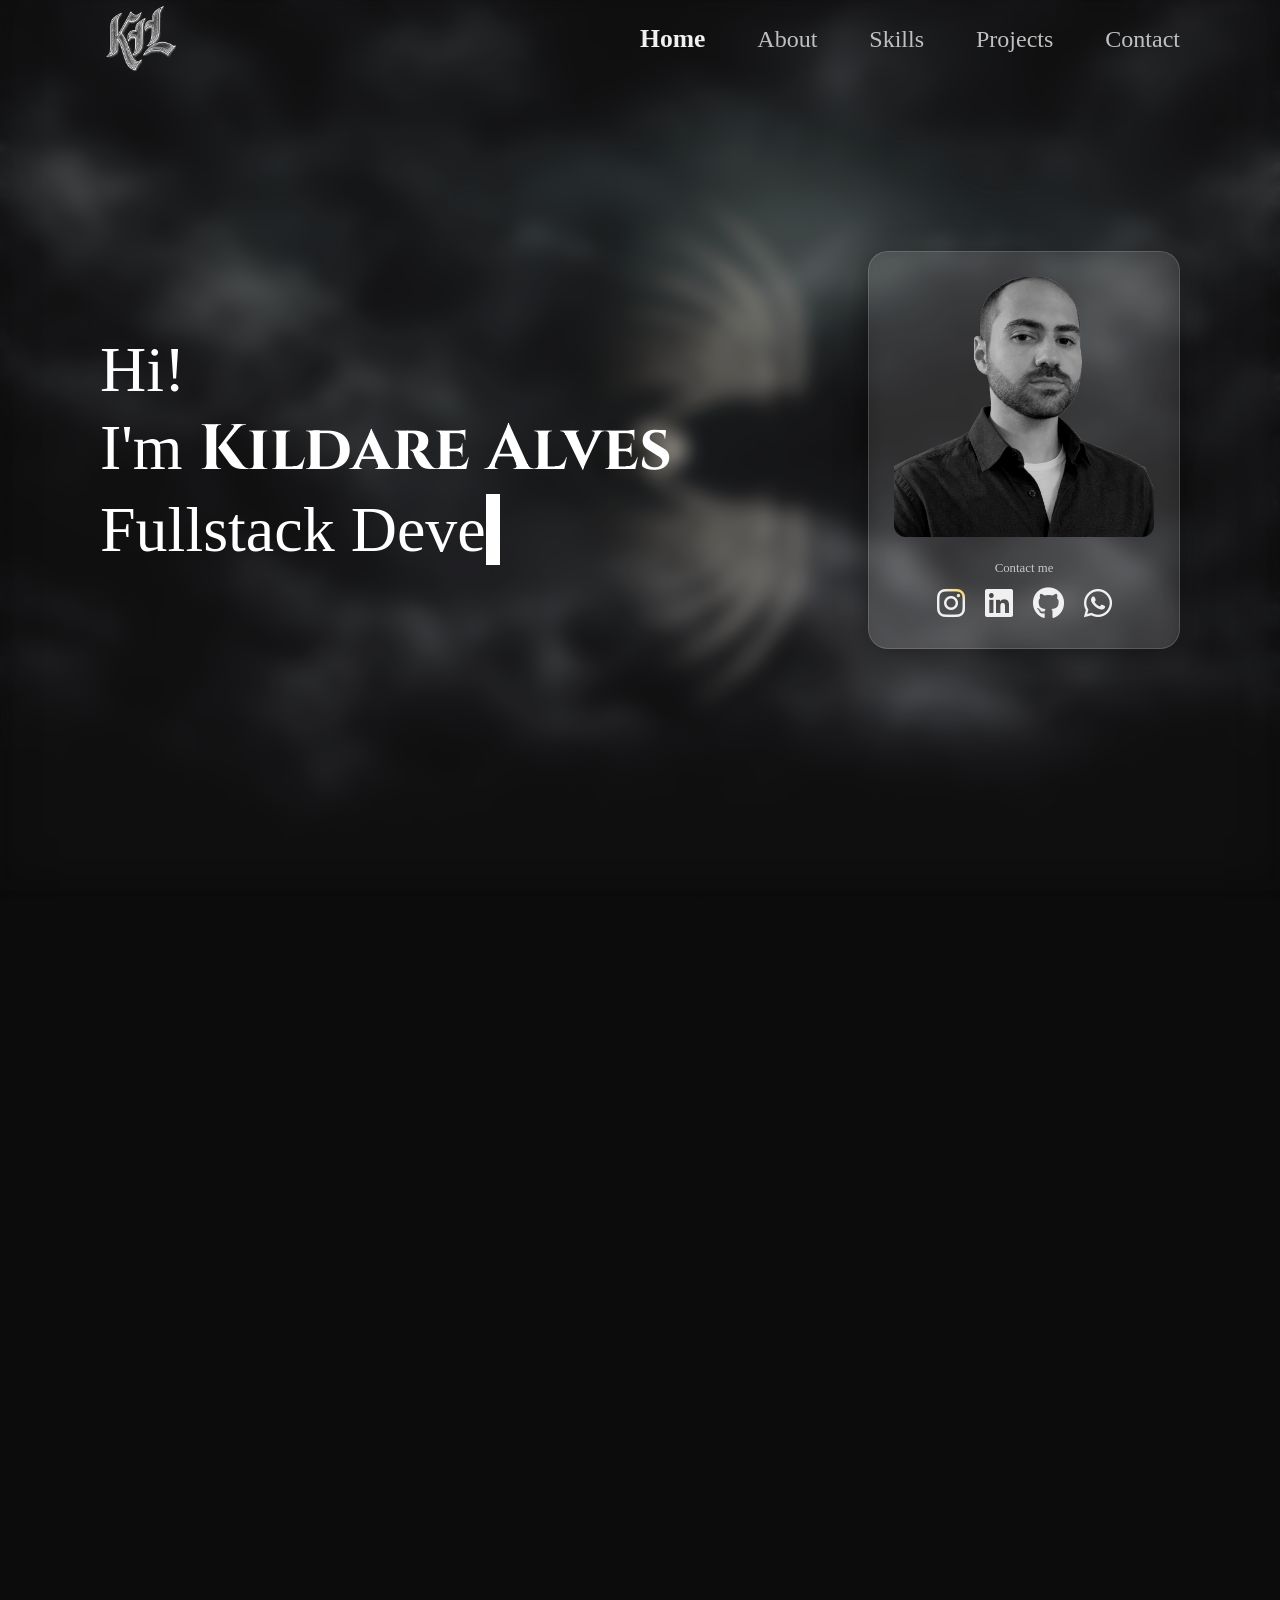
==== index.html @ d4d9077c "feat: Header and Hero" ====
<!DOCTYPE html>
<html lang="en">

<head>
    <meta charset="UTF-8">
    <meta name="viewport" content="width=device-width, initial-scale=1.0">
    <title>Kildare - Portfólio</title>
    <link rel="icon" type="image/png" sizes="32x32" href="./sources/img/logo.png">
    <link href="https://fonts.googleapis.com/css2?family=Cinzel:wght@400..900&display=swap" rel="stylesheet">
    <link rel="stylesheet" href="https://cdnjs.cloudflare.com/ajax/libs/font-awesome/6.0.0/css/all.min.css">
    <link rel="stylesheet" href="./styles/style.css">
</head>

<body>
    <header>
        <nav>
            <div class="logo"><a href="#" class="nav-logo"><img src="./sources/img/logo.png" alt=""></a></div>
            <div class="nav-menu">
                <ul class="nav-list">
                    <li class="nav-item"><a href="#main" class="nav-link">Home<div class="line"></div>
                        </a></li>
                    <li class="nav-item"><a href="#about" class="nav-link">About<div class="line"></div></a></li>
                    <li class="nav-item"><a href="#skills" class="nav-link">Skills<div class="line"></div></a></li>
                    <li class="nav-item"><a href="#projects" class="nav-link">Projects<div class="line"></div></a></li>
                    <li class="nav-item"><a href="#contact" class="nav-link">Contact<div class="line"></div></a></li>
                </ul>
            </div>
        </nav>
    </header>


    <div class="container">
        <section id="main">
            <!-- DRAGÃO FUNDO -->
            <svg>
                <defs>
                    <g id="Cabeza" transform="matrix(1, 0, 0, 1, 0, 0)">
                        <path style="fill:#FFFFFF;fill-opacity:1"
                            d="M-28.9,-1.1L-28.55 -1.95Q-28.1 -3.1 -27.25 -2.95L-26.7 -2.95Q-27.7 -1.65 -28.9 -1.1M-18.35,-1.8Q-15.1 -10.3 -9.6 -6.05Q-15.1 -6.2 -18.35 -1.8M-18.35,1.1Q-15.1 5.45 -9.6 5.35Q-15.1 9.55 -18.35 1.1M-26.7,2.2L-27.25 2.25Q-28.1 2.4 -28.55 1.2L-28.9 0.35Q-27.7 0.9 -26.7 2.2" />
                        <path style="fill:#000000;fill-opacity:1"
                            d="M-21.05,-8.25Q-13.6 -15.95 -1.3 -12.1Q-7.85 -8.5 -5.85 -4.35Q-2.3 -4.85 10.5 0.15Q0 4.35 -5.85 3.65Q-7.85 7.75 -1.25 12.45Q-13.6 15.2 -21.05 7.5Q-29.55 4.05 -30.2 -0.35Q-29.55 -4.8 -21.05 -8.25M-26.7,-2.95L-27.25 -2.95Q-28.1 -3.1 -28.55 -1.95L-28.9 -1.1Q-27.7 -1.65 -26.7 -2.95M-9.6,-6.05Q-15.1 -10.3 -18.35 -1.8Q-15.1 -6.2 -9.6 -6.05M-9.6,5.35Q-15.1 5.45 -18.35 1.1Q-15.1 9.55 -9.6 5.35M-28.9,0.35L-28.55 1.2Q-28.1 2.4 -27.25 2.25L-26.7 2.2Q-27.7 0.9 -28.9 0.35" />
                    </g>
                    <g id="Aletas" transform="matrix(1, 0, 0, 1, 0, 0)">
                        <linearGradient id="LinearGradID_1" gradientUnits="userSpaceOnUse"
                            gradientTransform="matrix(0.0935974, 0, 0, 0.188782, -20.55, 0)" spreadMethod="pad"
                            x1="-819.2" y1="0" x2="819.2" y2="0">
                            <stop offset="0" style="stop-color:#CCCCCC;stop-opacity:1" />
                            <stop offset="1" style="stop-color:#000000;stop-opacity:1" />
                        </linearGradient>
                        <path style="fill:url(#LinearGradID_1) "
                            d="M29.75,-36.85Q-17.75 -61.45 -42.05 -40.95L-45.35 -38.35L-53.7 -41.15L-51.15 -44.85Q-34.85 -68.4 21 -57.8Q-32.2 -72.1 -50.25 -50Q-53.85 -45.65 -56.05 -41.95L-64.7 -43.35L-60.6 -50.3Q-45.9 -75.55 5.1 -79.35Q-2.2 -79.8 -9.45 -79.15Q-16.2 -78.55 -22.85 -77.15Q-29.85 -75.65 -36.5 -73Q-43.05 -70.4 -48.8 -66.85Q-54.55 -63.35 -56.8 -60.3L-60.5 -55.4Q-62.95 -52.1 -67 -43.55L-70.55 -43.55L-76.35 -42.95Q-74.6 -49.1 -71.85 -54.85Q-68.9 -61.25 -64.8 -67.1Q-60.8 -73 -55.45 -77.55Q-49.9 -82.35 -43.65 -85.85L-30.6 -92.7Q-24.05 -95.95 -17 -98.25Q-63.75 -86.35 -73.65 -57.1Q-75.75 -50.75 -77.45 -42.75Q-82.9 -41.75 -88 -39.65Q-87.65 -46.65 -86.3 -53.05Q-79.8 -89.8 -36.65 -117.2Q-80.65 -94.5 -87.55 -59.55Q-88.65 -54.15 -88.95 -39.4L-89.8 -38.85L-92.7 -37.6Q-93.75 -44.35 -94.1 -51.15Q-94.4 -58.2 -93.25 -65.1Q-92.15 -72.5 -90.05 -79.65Q-88.05 -86.55 -85 -93Q-82.1 -99.3 -78.45 -105.15Q-74.6 -111.35 -70.25 -117.25Q-65.95 -123.1 -61.1 -128.55Q-70.3 -119.35 -77.9 -108.7Q-86 -97.3 -90.8 -84.05Q-95.8 -70.5 -96 -56.15Q-96.1 -46 -94.05 -36.05L-93.25 -31.55Q-93.5 -35.65 -92.35 -36Q-79.85 -42 -66.6 -40.45Q-52.45 -38.85 -39.2 -33.25Q-28.3 -29.9 -21.25 -24.15Q-17.8 -23.3 -8.6 -15.6Q-12.1 -20.75 -16.75 -24.5Q-24.55 -30.7 -34.25 -34.05L-42.55 -37Q-38.9 -41.25 -31.5 -43.25Q-24.05 -45.3 -16.2 -46.3Q-8.35 -47.35 -1 -46Q5.95 -44.75 12.75 -42.85Q19.85 -40.9 29.75 -36.85M-92.45,-27.35L-94.95 -36.25Q-109.7 -105 -27.95 -154.65Q-98.65 -103.8 -91.75 -39.4L-89.95 -40.2Q-92.2 -105.25 -5.6 -130.9Q-78.8 -99.95 -87.45 -40.9Q-83.15 -42.95 -78.45 -43.95Q-70 -101.3 17.65 -103.8Q-56.9 -93.4 -74.5 -44.55L-67.4 -45.45Q-49.1 -94.95 39.25 -75.65Q-36.75 -84.35 -62.25 -44.25L-57.3 -43.6Q-31.65 -86.5 56.15 -46.05Q-20.3 -73.35 -51.35 -41.7L-45.95 -39.75Q-17.85 -71.35 51.85 -24.8Q-8.7 -56.4 -39.75 -37.05Q-28.15 -34.05 -14.25 -24.45Q-8.6 -19.85 -5.8 -16.95Q5.95 -2.4 20 0Q5.95 2.4 -5.8 16.95Q-8.6 19.85 -14.25 24.45Q-28.15 34.05 -39.75 37.05Q-8.7 56.4 51.85 24.8Q-17.85 71.35 -45.95 39.75L-51.35 41.7Q-20.3 73.35 56.15 46.1Q-31.65 86.5 -57.3 43.65L-62.25 44.3Q-36.75 84.35 39.25 75.7Q-49.1 94.95 -67.4 45.5L-74.5 44.6Q-56.9 93.4 17.65 103.85Q-70 101.3 -78.45 43.95Q-83.15 42.95 -87.45 40.9Q-78.8 99.95 -5.6 130.9Q-92.2 105.25 -89.95 40.25L-91.75 39.4Q-98.65 103.8 -27.95 154.65Q-109.7 105 -94.95 36.3L-92.45 27.35Q-93.05 33.9 -92.05 34.75Q-91.1 35.55 -88.95 36.7L-87.95 37Q-83.7 38.25 -79.05 38.8L-77.25 38.95Q-72.55 39.3 -67.5 38.85L-65.45 38.65Q-44.4 36.05 -17.8 19.6Q-9.9 12.8 -15.15 4.4Q-18.15 3.15 -19 0Q-18.15 -3.15 -15.15 -4.4Q-9.9 -12.8 -17.8 -19.6L-17.8 -19.55Q-44.4 -36.05 -65.45 -38.6L-67.5 -38.8Q-72.55 -39.3 -77.25 -38.95L-79.05 -38.75Q-83.7 -38.25 -87.95 -36.95L-88.95 -36.65Q-91.1 -35.55 -92.05 -34.7Q-93.05 -33.9 -92.45 -27.35M-8.6,15.6Q-17.8 23.3 -21.25 24.2Q-28.3 29.9 -39.2 33.3Q-52.45 38.85 -66.6 40.5Q-79.85 42 -92.35 36Q-93.5 35.65 -93.25 31.55L-94.05 36.1Q-96.1 46.05 -96 56.15Q-95.8 70.5 -90.8 84.1Q-86 97.3 -77.9 108.75Q-70.3 119.35 -61.1 128.6Q-65.95 123.1 -70.25 117.25Q-74.6 111.35 -78.45 105.15Q-82.1 99.3 -85 93Q-88.05 86.55 -90.05 79.7Q-92.15 72.5 -93.25 65.1Q-94.4 58.2 -94.1 51.2Q-93.75 44.35 -92.7 37.6L-89.8 38.9L-88.95 39.45Q-88.65 54.15 -87.55 59.55Q-80.65 94.5 -36.65 117.25Q-79.8 89.8 -86.3 53.1Q-87.65 46.65 -88 39.65Q-82.9 41.75 -77.45 42.75Q-75.75 50.75 -73.65 57.15Q-63.75 86.35 -17 98.3Q-24.05 95.95 -30.6 92.75L-43.65 85.9Q-49.9 82.35 -55.45 77.6Q-60.8 73 -64.8 67.15Q-68.9 61.25 -71.85 54.85Q-74.6 49.1 -76.35 42.95L-70.55 43.6L-67 43.6Q-62.95 52.1 -60.5 55.4L-56.8 60.35Q-54.55 63.35 -48.8 66.9Q-43.05 70.4 -36.5 73Q-29.85 75.65 -22.85 77.15Q-16.2 78.55 -9.45 79.15Q-2.2 79.8 5.1 79.35Q-45.9 75.55 -60.6 50.3L-64.7 43.4L-56.05 41.95Q-53.85 45.65 -50.25 50Q-32.2 72.1 21 57.85Q-34.85 68.4 -51.15 44.85L-53.7 41.2L-45.35 38.35L-42.05 40.95Q-17.75 61.45 29.75 36.85Q19.85 40.9 12.75 42.9Q5.95 44.75 -1 46Q-8.35 47.35 -16.2 46.35Q-24.05 45.3 -31.5 43.3Q-38.9 41.25 -42.55 37.05L-34.25 34.05Q-24.55 30.7 -16.75 24.5Q-12.1 20.75 -8.6 15.6" />
                    </g>
                    <g id="Espina" transform="matrix(1, 0, 0, 1, 0, 0)">
                        <linearGradient id="LinearGradID_2" gradientUnits="userSpaceOnUse"
                            gradientTransform="matrix(0.0229492, 0, 0, -0.0152893, 0, 0.05)" spreadMethod="pad"
                            x1="-819.2" y1="0" x2="819.2" y2="0">
                            <stop offset="0" style="stop-color:#CCCCCC;stop-opacity:1" />
                            <stop offset="1" style="stop-color:#333333;stop-opacity:1" />
                        </linearGradient>
                        <path style="fill:url(#LinearGradID_2) "
                            d="M-18.8,0Q-17.85 -5.7 -12.3 -9.6Q-11.2 -5.35 -6.5 -8.25L-6.45 -8.2L-6.2 -8.3Q1.25 -16.25 6.65 -12.4Q0.05 -12.55 0 -5.95Q2.7 -2.4 7.75 -4.1Q18 -1.45 18.8 0L-18.8 0" />
                        <linearGradient id="LinearGradID_3" gradientUnits="userSpaceOnUse"
                            gradientTransform="matrix(0.0229492, 0, 0, 0.0152893, 0, -0.05)" spreadMethod="pad"
                            x1="-819.2" y1="0" x2="819.2" y2="0">
                            <stop offset="0" style="stop-color:#CCCCCC;stop-opacity:1" />
                            <stop offset="1" style="stop-color:#333333;stop-opacity:1" />
                        </linearGradient>
                        <path style="fill:url(#LinearGradID_3) "
                            d="M18.8,0Q18 1.45 7.75 4.1Q2.7 2.4 0 5.95Q0.05 12.55 6.65 12.4Q1.25 16.25 -6.2 8.35Q-6.35 8.25 -6.45 8.25L-6.5 8.25Q-11.2 5.35 -12.3 9.6Q-17.85 5.7 -18.8 0L18.8 0" />
                    </g>
                </defs>
                <g id="dragon" />
            </svg>

            <div class="glass">
                <div class="hero">
                    <div class="hello">
                        <p>Hi!</p>
                        <p>I'm <span class="txt-main">Kildare Alves</span></p>
                        <p><span id="hero-text"></span><span class="blink">|</span></p>
                    </div>
                    <div class="badge">
                        <div class="card">
                            <img src="./sources/img/hero.png" alt="">
                            <p class="card-tag">Contact me</p>
                            <nav class="social" aria-label="Redes sociais">
                                <a href="https://www.instagram.com/kildare_alves21/" aria-label="Instagram"
                                    id="instagram" target="_blank" rel="noopener noreferrer">
                                    <i class="fa-brands fa-instagram" aria-hidden="true"></i>
                                </a>
                                <a href="https://www.linkedin.com/in/kildare-alves-554208175" aria-label="LinkedIn"
                                    id="linkedin" target="_blank" rel="noopener noreferrer">
                                    <i class="fa-brands fa-linkedin" aria-hidden="true"></i>
                                </a>
                                <a href="https://github.com/KillDare" aria-label="GitHub" id="github" target="_blank"
                                    rel="noopener noreferrer">
                                    <i class="fa-brands fa-github" aria-hidden="true"></i>
                                </a>
                                <a href="https://wa.me/5537988519597" aria-label="WhatsApp" id="whatsapp"
                                    target="_blank" rel="noopener noreferrer">
                                    <i class="fa-brands fa-whatsapp"></i>
                                </a>
                            </nav>
                        </div>
                    </div>
                </div>

            </div>

        </section>

        <section id="about">

        </section>

        <section id="skills">

        </section>

        <section id="projects">
            <div id=""></div>
        </section>

        <section id="contact">
            <div id=""></div>
        </section>

    </div>

    <footer></footer>

    <script src="main.js"></script>
    <script src="dragon.js"></script>
</body>

</html>
---- styles/style.css ----
* {
  margin: 0;
  padding: 0;
}
body {
  width: 100%;
  background-color: #0c0c0c;
  overflow-x: hidden;
}
html {
  scroll-behavior: smooth;
}
a {
  text-decoration: none;
}

header {
  position: fixed;
  top: 0;
  left: 0;
  z-index: 999;

  display: flex;

  align-items: center;
  justify-content: center;

  height: 80px;
  width: 100%;

  background-color: rgba(0, 0, 0, 0);
  backdrop-filter: blur(0px);

  transition: background-color 0.1s linear;
}

nav {
  height: 100%;
  width: 100%;
  max-height: 80px;
  max-width: 1080px;

  display: flex;
  flex-direction: row;

  justify-content: space-between;
}
.logo {
  width: 50%;
  display: flex;
  align-items: center;
}
.nav-logo {
  width: 100%;
  height: 100%;
  display: block;
}
.nav-logo img {
  max-height: 80px;
  width: auto;

  filter: invert(100%);
}

.nav-menu {
  width: 50%;
}

.nav-list {
  height: 100%;
  display: flex;
  flex-direction: row;

  justify-content: space-between;
  align-items: center;

  list-style: none;
}

.nav-link {
  text-decoration: none;
  font-size: 1.5rem;
  color: #c0c0c0;
}
.nav-link:hover {
  color: #f0f0f0;
}
.nav-link-active {
  font-weight: bolder;
  font-size: 1.6rem;
  color: #f0f0f0;
}

.line {
  width: 0%;
  height: 2px;
  background-color: currentColor;
  transition: width 0.4s ease;
}
.nav-link:hover > .line {
  width: 100%;
}

#main {
  position: relative;
  height: 100dvh;
  width: 100%;
  overflow: hidden;
  background-image: url(../sources/img/bg-2.png);
  background-repeat: repeat-x;
  background-size: auto 100%;

  animation: skyMove 120s linear infinite;
}
#main::after {
  content: "";
  position: absolute;
  inset: 0;

  background: rgba(0, 0, 0, 0.5);

  z-index: 1;
}
@keyframes skyMove {
  from {
    background-position: 0 0;
  }
  to {
    background-position: 2000px 0;
  }
}

#main svg {
  position: absolute;
  top: 0;
  left: 0;

  width: 100%;
  height: 100%;

  z-index: 2;

  pointer-events: none;
  filter: sepia(20%) brightness(0.8) contrast(1.2);
}

.glass {
  position: relative;
  z-index: 3;

  width: 100%;
  height: 100%;

  display: flex;
  align-items: center;
  justify-content: center;

  backdrop-filter: blur(10px) saturate(120%);
  -webkit-backdrop-filter: blur(10px) saturate(120%);

  background: rgba(255, 255, 255, 0.05);
  border-bottom: 1px solid rgba(255, 255, 255, 0.2);
  box-shadow: inset 0 -20px 40px rgba(0, 0, 0, 0.3);
}

.hero {
  display: flex;
  flex-direction: row;
  align-items: center;
  justify-content: space-between;
  width: 100%;
  max-width: 1080px;
  margin: 20px;
}

.hello {
  color: white;
  font-size: 4rem;
}

.txt-main {
  font-family: "Cinzel", serif;
  font-weight: bolder;
}

.blink {
  font-weight: bold;
  background-color: white;
  animation: blink 1s steps(1) infinite;
}
@keyframes blink {
  50% {
    opacity: 0;
  }
}

.card {
  position: relative;
  padding: 25px;
  width: 260px;

  border-radius: 20px;

  background: rgba(255, 255, 255, 0.08);
  backdrop-filter: blur(10px);

  border: 1px solid rgba(255, 255, 255, 0.15);
  border-radius: 20px;

  color: white;
  text-align: center;

  box-shadow: 0 10px 30px rgba(0, 0, 0, 0.5);

  transition:
    transform 0.3s ease,
    box-shadow 0.3s ease;
}
.card:hover {
  transform: translateY(-5px);
  box-shadow: 0 20px 50px rgba(0, 0, 0, 0.7);
}

.card img {
  width: 100%;
  height: auto;

  border-radius: 12px;
  margin-bottom: 10px;

  filter: grayscale(100%) brightness(0.8) contrast(1.1);
  transition:
    filter 0.5s ease,
    transform 0.3s ease;
}
.card:hover img {
  filter: grayscale(0%) brightness(1) contrast(1);
}

.card-tag {
  margin: 10px 0px;
  font-size: 0.8rem;
  opacity: 0.7;
}

.social {
  display: flex;
  justify-content: center;
  gap: 20px;
}
.social a {
  font-size: 2rem;
  color: #f0f0f0;

  transition:
    color 0.5s ease,
    transform 0.2s ease,
    filter 0.3s ease;
}
.social a:hover {
  transform: translateY(-3px) scale(1.1);
}
#whatsapp:hover {
  color: #1ca65f;
}
#instagram {
  background: linear-gradient(
    30deg,
    #f0f0f0,
    #f0f0f0,
    #f0f0f0,
    #fcc303,
    #fd1d78,
    #7a11f9
  );
  background-size: 100% 200%;
  background-position: 0% 100%;
  background-clip: text;
  -webkit-background-clip: text;
  -webkit-text-fill-color: transparent;

  color: transparent;
  transition: background-position 0.5s ease;
}
#instagram:hover {
  background-position: 0% 0%;
}
#linkedin:hover {
  color: #0a66c2;
}
#github:hover {
  color: #5e298a;
}

#about {
  position: relative;
  height: 100dvh;
  width: 100%;
  overflow: hidden;
}
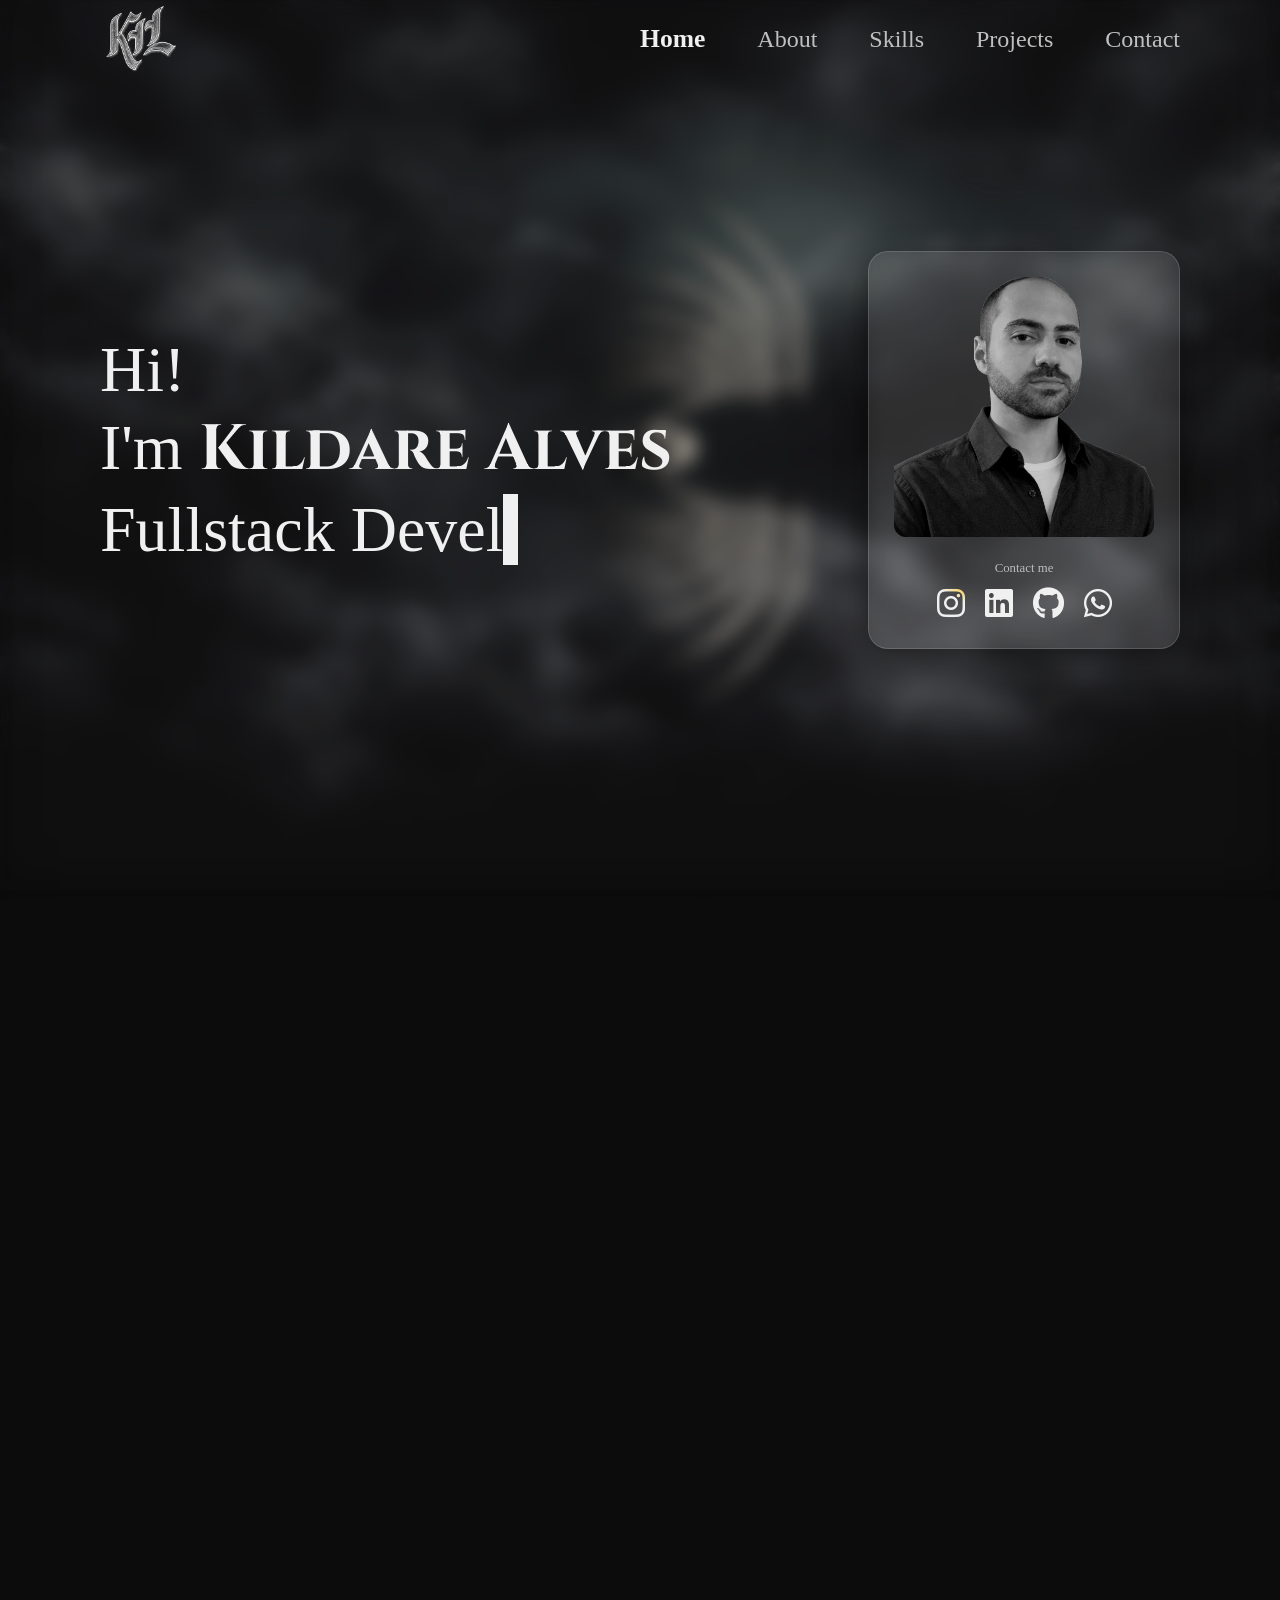
==== commit 513dbb51: "feat: Update Main - Light and Petals animation" ====
--- a/index.html
+++ b/index.html
@@ -9,6 +9,7 @@
     <link href="https://fonts.googleapis.com/css2?family=Cinzel:wght@400..900&display=swap" rel="stylesheet">
     <link rel="stylesheet" href="https://cdnjs.cloudflare.com/ajax/libs/font-awesome/6.0.0/css/all.min.css">
     <link rel="stylesheet" href="./styles/style.css">
+    <link rel="stylesheet" href="./styles/petals.css">
 </head>
 
 <body>
@@ -31,8 +32,8 @@
 
     <div class="container">
         <section id="main">
-            <!-- DRAGÃO FUNDO -->
-            <svg>
+            <!-- DRAGON -->
+            <svg id="dragon">
                 <defs>
                     <g id="Cabeza" transform="matrix(1, 0, 0, 1, 0, 0)">
                         <path style="fill:#FFFFFF;fill-opacity:1"
@@ -72,6 +73,10 @@
                 <g id="dragon" />
             </svg>
 
+            <!-- PETALS -->
+            <div class="petals" id="petals"></div>
+
+            <!-- GLASS -->
             <div class="glass">
                 <div class="hero">
                     <div class="hello">
@@ -80,7 +85,7 @@
                         <p><span id="hero-text"></span><span class="blink">|</span></p>
                     </div>
                     <div class="badge">
-                        <div class="card">
+                        <div class="card" id="hero-card">
                             <img src="./sources/img/hero.png" alt="">
                             <p class="card-tag">Contact me</p>
                             <nav class="social" aria-label="Redes sociais">
@@ -129,8 +134,9 @@
 
     <footer></footer>
 
-    <script src="main.js"></script>
-    <script src="dragon.js"></script>
+    <script src="./scripts/main.js"></script>
+    <script src="./scripts/dragon.js"></script>
+    <script src="./scripts/petals.js"></script>
 </body>
 
 </html>
--- a/styles/style.css
+++ b/styles/style.css
@@ -1,3 +1,8 @@
+:root{
+  --color-primary: #F0F0F0;
+  --color-secondary: #c0c0c0; 
+  --filter-logo: 100%; 
+}
 * {
   margin: 0;
   padding: 0;
@@ -6,6 +11,12 @@
   width: 100%;
   background-color: #0c0c0c;
   overflow-x: hidden;
+  transition: all 0.4s ease;
+}
+body.light {
+  --color-primary: #0c0c0c;
+  --color-secondary: #444;
+  --filter-logo: 0%; 
 }
 html {
   scroll-behavior: smooth;
@@ -59,7 +70,7 @@
   max-height: 80px;
   width: auto;
 
-  filter: invert(100%);
+  filter: invert(var(--filter-logo));
 }
 
 .nav-menu {
@@ -80,15 +91,15 @@
 .nav-link {
   text-decoration: none;
   font-size: 1.5rem;
-  color: #c0c0c0;
+  color: var(--color-secondary);
 }
 .nav-link:hover {
-  color: #f0f0f0;
+  color: var(--color-primary);
 }
 .nav-link-active {
   font-weight: bolder;
   font-size: 1.6rem;
-  color: #f0f0f0;
+  color: var(--color-primary);
 }
 
 .line {
@@ -106,12 +117,55 @@
   height: 100dvh;
   width: 100%;
   overflow: hidden;
-  background-image: url(../sources/img/bg-2.png);
+
+  background-image: url(../sources/img/bg-2.png); /* DARK */
   background-repeat: repeat-x;
   background-size: auto 100%;
 
   animation: skyMove 120s linear infinite;
-}
+
+  transition: filter 1.5s ease;
+}
+
+#main.hovered {
+  filter: brightness(1.1) saturate(1.2);
+}
+
+#main::before {
+  content: "";
+  position: absolute;
+  inset: 0;
+
+  background-image: url(../sources/img/bg-1.png); /* LIGHT */
+  background-repeat: repeat-x;
+  background-size: auto 100%;
+
+  animation: skyMove 120s linear infinite;
+
+  z-index: 0;
+
+  opacity: 0;
+
+  -webkit-mask-image: linear-gradient(
+    to right,
+    transparent 0%,
+    black 40%,
+    black 100%
+  );
+  mask-image: linear-gradient(
+    to right,
+    transparent 0%,
+    black 40%,
+    black 100%
+  );
+
+  transition: opacity 1.5s ease;
+}
+
+#main.hovered::before {
+  opacity: 1;
+}
+
 #main::after {
   content: "";
   position: absolute;
@@ -120,7 +174,14 @@
   background: rgba(0, 0, 0, 0.5);
 
   z-index: 1;
-}
+
+  transition: opacity 1.2s ease;
+}
+
+#main.hovered::after {
+  opacity: 0;
+}
+
 @keyframes skyMove {
   from {
     background-position: 0 0;
@@ -141,7 +202,28 @@
   z-index: 2;
 
   pointer-events: none;
+
   filter: sepia(20%) brightness(0.8) contrast(1.2);
+
+  transition:
+    opacity 1s ease,
+    transform 1.2s ease,
+    filter 1s ease;
+}
+
+#main.hovered #dragon {
+  opacity: 0;
+  transform: translateY(-80px) scale(0.9);
+  filter: blur(4px);
+}
+
+.petals {
+  opacity: 0;
+  transition: opacity 1s ease;
+}
+
+#main.hovered .petals {
+  opacity: 1;
 }
 
 .glass {
@@ -174,7 +256,7 @@
 }
 
 .hello {
-  color: white;
+  color: var(--color-primary);
   font-size: 4rem;
 }
 
@@ -185,7 +267,7 @@
 
 .blink {
   font-weight: bold;
-  background-color: white;
+  background-color: var(--color-primary);
   animation: blink 1s steps(1) infinite;
 }
 @keyframes blink {
@@ -207,7 +289,7 @@
   border: 1px solid rgba(255, 255, 255, 0.15);
   border-radius: 20px;
 
-  color: white;
+  color: var(--color-primary);
   text-align: center;
 
   box-shadow: 0 10px 30px rgba(0, 0, 0, 0.5);
@@ -250,7 +332,7 @@
 }
 .social a {
   font-size: 2rem;
-  color: #f0f0f0;
+  color: var(--color-primary);
 
   transition:
     color 0.5s ease,
@@ -266,9 +348,9 @@
 #instagram {
   background: linear-gradient(
     30deg,
-    #f0f0f0,
-    #f0f0f0,
-    #f0f0f0,
+    var(--color-primary),
+    var(--color-primary),
+    var(--color-primary),
     #fcc303,
     #fd1d78,
     #7a11f9
--- a/styles/petals.css
+++ b/styles/petals.css
@@ -0,0 +1,94 @@
+.petals {
+  position: absolute;
+  inset: 0;
+  pointer-events: none;
+  z-index: 2;
+  overflow: hidden;
+}
+
+/* pétala individual */
+.petal {
+  position: absolute;
+  height: 32px;
+  width: 32px;
+  pointer-events: none;
+
+  z-index: 3;
+
+  will-change: transform;
+}
+
+.petal svg {
+  width: 100%;
+  height: 100%;
+  display: block;
+}
+
+/* @keyframes fall {
+  0% {
+    transform: translate3d(var(--x-start), -10%, 0)
+               rotate(0deg);
+    opacity: 0;
+  }
+
+  10% {
+    opacity: 1;
+  }
+
+  50% {
+    transform: translate3d(calc(var(--x-start) + var(--drift)), 50vh, 0)
+               rotate(180deg);
+  }
+
+  100% {
+    transform: translate3d(calc(var(--x-start) + var(--drift) * 2), 110vh, 0)
+               rotate(360deg);
+    opacity: 0;
+  }
+} */
+
+@keyframes sakuraFall {
+  0% {
+    transform: translate3d(var(--x), var(--y), 0)
+               rotate(0deg);
+    opacity: 0;
+  }
+
+  10% {
+    opacity: 1;
+  }
+
+  25% {
+    transform: translate3d(
+        calc(var(--x) - 25vw),
+        calc(var(--y) + 25vh + var(--wave1)),
+      0
+    ) rotate(90deg);
+  }
+
+  50% {
+    transform: translate3d(
+      calc(var(--x) - 75vw),
+      calc(var(--y) + 50vh + var(--wave2)),
+      0
+    ) rotate(180deg);
+  }
+
+  75% {
+    transform: translate3d(
+      calc(var(--x) - 100vw),
+      calc(var(--y) + 75vh + var(--wave3)),
+      0
+    ) rotate(270deg);
+  }
+
+  100% {
+    transform: translate3d(
+      calc(var(--x) - 160vw),
+      calc(var(--y) + 70vh  + var(--wave4)),
+      0
+    ) rotate(360deg);
+
+    opacity: 0;
+  }
+}
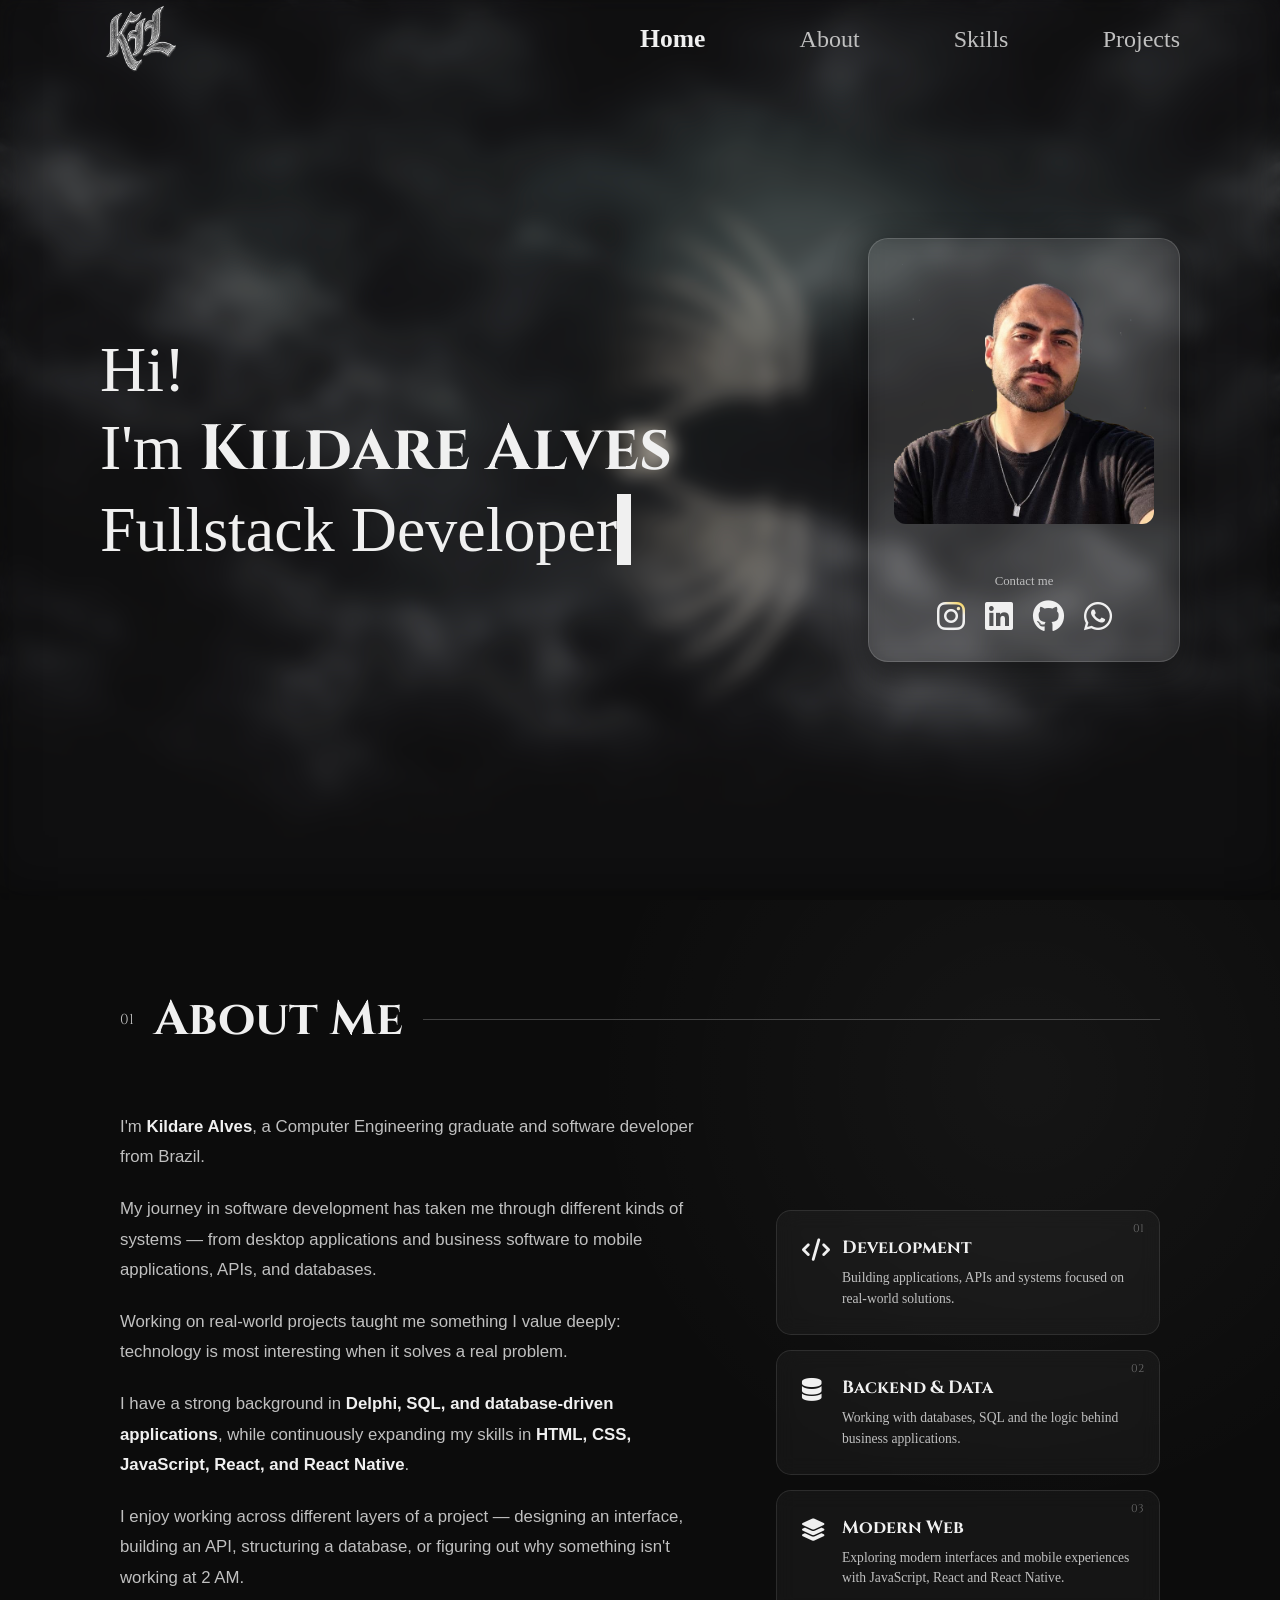
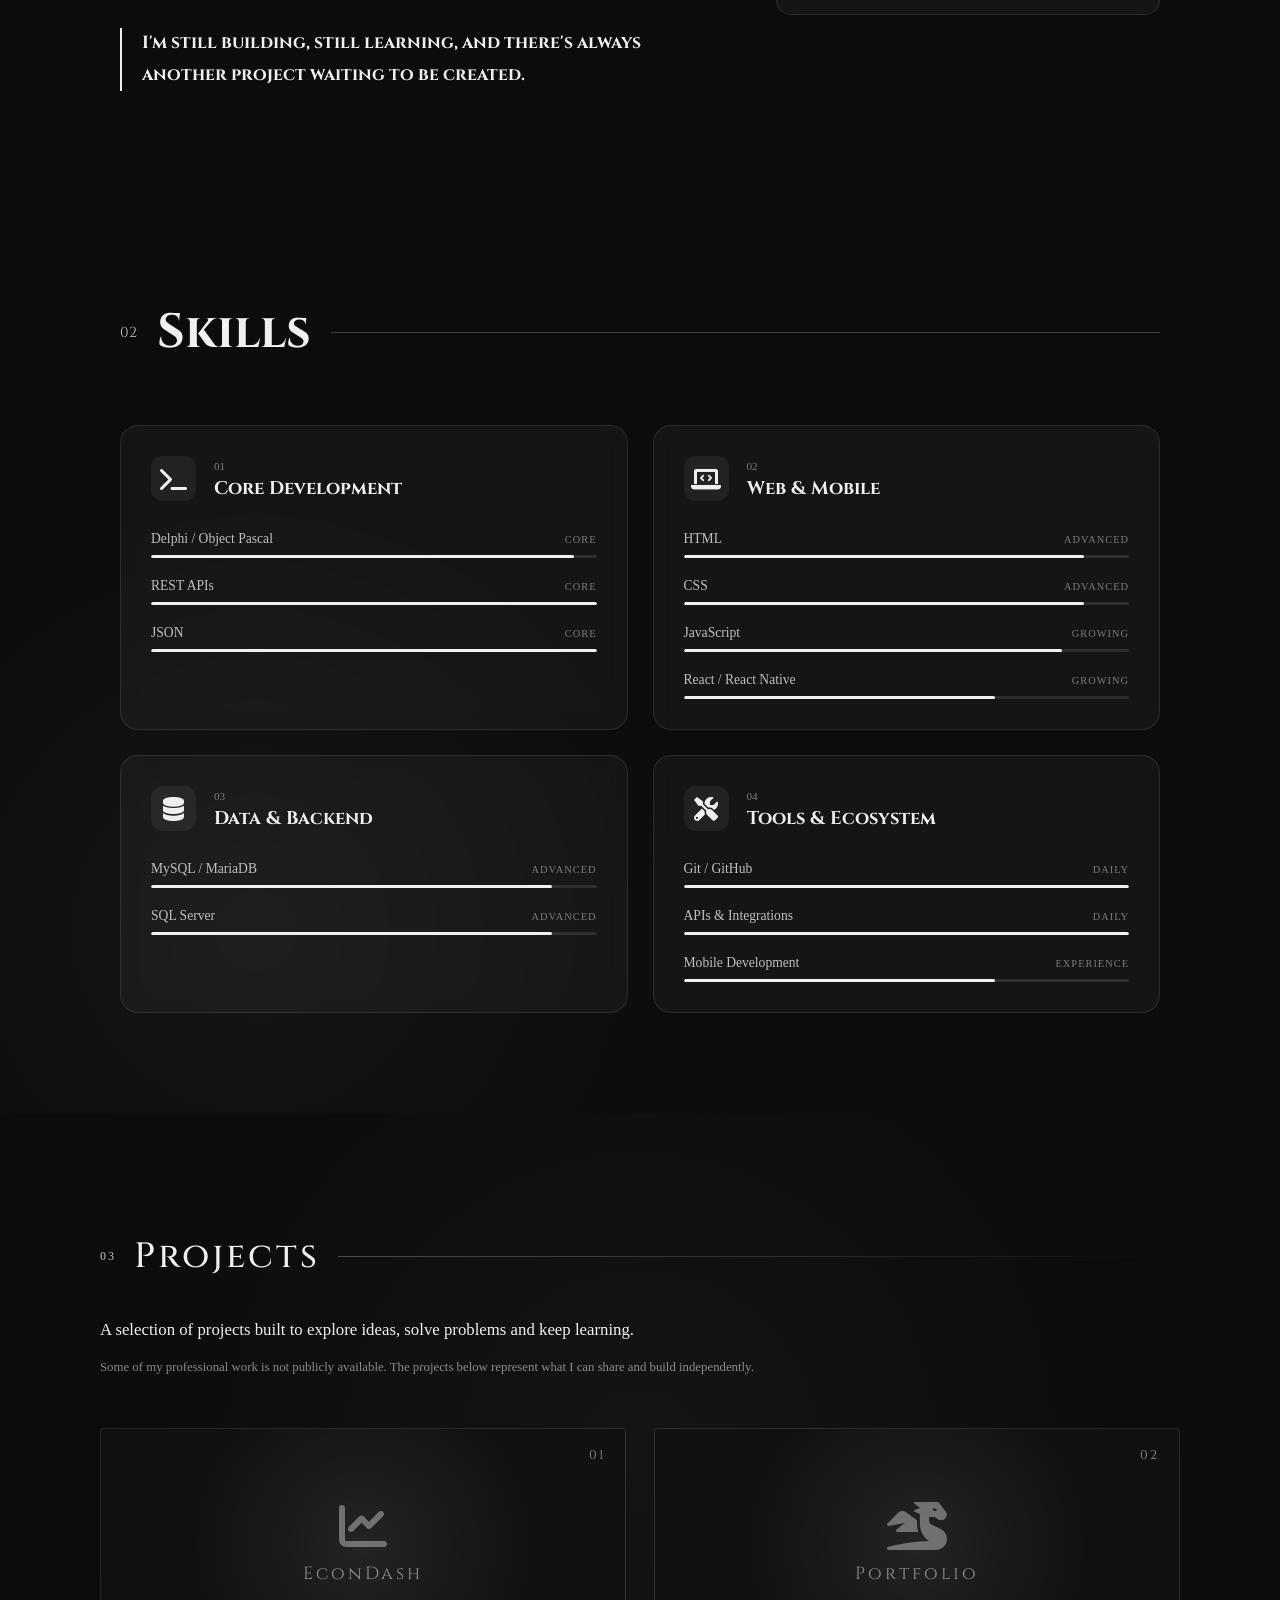
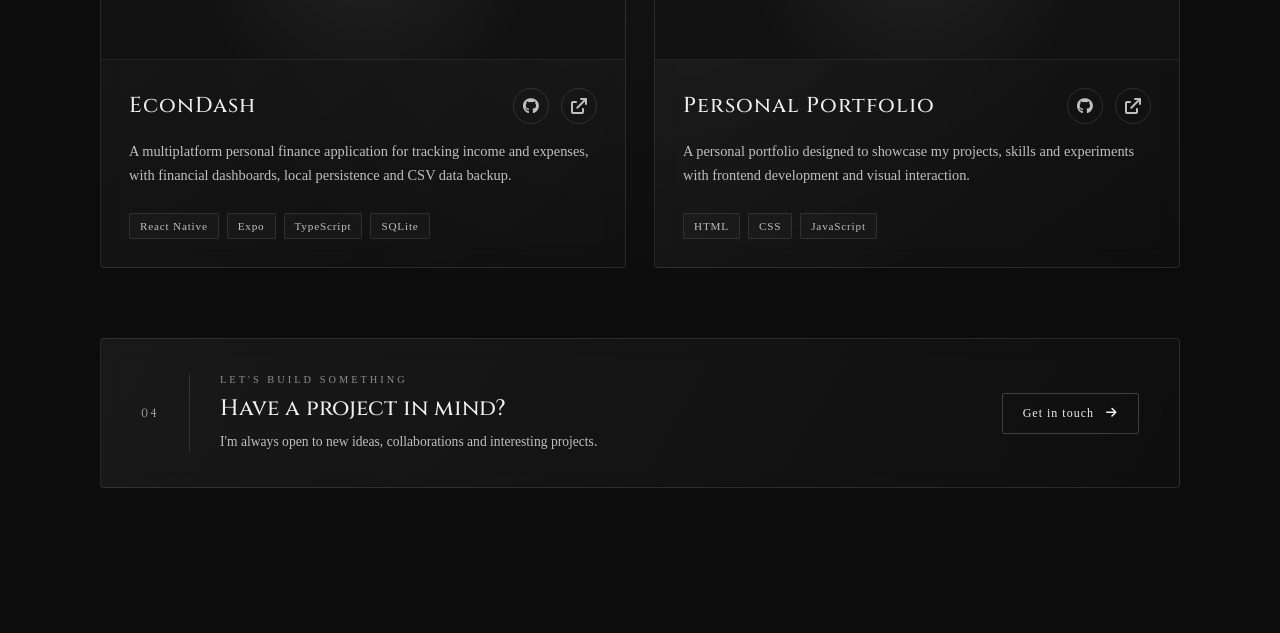
==== commit 4b80507f: "Update portfolio sections" ====
--- a/index.html
+++ b/index.html
@@ -23,7 +23,6 @@
                     <li class="nav-item"><a href="#about" class="nav-link">About<div class="line"></div></a></li>
                     <li class="nav-item"><a href="#skills" class="nav-link">Skills<div class="line"></div></a></li>
                     <li class="nav-item"><a href="#projects" class="nav-link">Projects<div class="line"></div></a></li>
-                    <li class="nav-item"><a href="#contact" class="nav-link">Contact<div class="line"></div></a></li>
                 </ul>
             </div>
         </nav>
@@ -86,7 +85,10 @@
                     </div>
                     <div class="badge">
                         <div class="card" id="hero-card">
-                            <img src="./sources/img/hero.png" alt="">
+                            <div class="card-img">
+                                <img id="hero-1" src="./sources/img/hero.jpg" alt="">
+                                <img id="hero-2" src="./sources/img/hero.png" alt="">
+                            </div>
                             <p class="card-tag">Contact me</p>
                             <nav class="social" aria-label="Redes sociais">
                                 <a href="https://www.instagram.com/kildare_alves21/" aria-label="Instagram"
@@ -115,15 +117,469 @@
         </section>
 
         <section id="about">
+            <div class="about-container">
+
+                <div class="about-title">
+                    <span>01</span>
+                    <h2>About Me</h2>
+                    <div class="about-line"></div>
+                </div>
+
+                <div class="about-content">
+
+                    <div class="about-text">
+
+                        <p>
+                            I'm <strong>Kildare Alves</strong>, a Computer Engineering graduate
+                            and software developer from Brazil.
+                        </p>
+
+                        <p>
+                            My journey in software development has taken me through different
+                            kinds of systems — from desktop applications and business software
+                            to mobile applications, APIs, and databases.
+                        </p>
+
+                        <p>
+                            Working on real-world projects taught me something I value deeply:
+                            technology is most interesting when it solves a real problem.
+                        </p>
+
+                        <p>
+                            I have a strong background in
+                            <strong>Delphi, SQL, and database-driven applications</strong>,
+                            while continuously expanding my skills in
+                            <strong>HTML, CSS, JavaScript, React, and React Native</strong>.
+                        </p>
+
+                        <p>
+                            I enjoy working across different layers of a project — designing
+                            an interface, building an API, structuring a database, or figuring
+                            out why something isn't working at 2 AM.
+                        </p>
+
+                        <p class="about-highlight">
+                            I'm still building, still learning, and there's always another
+                            project waiting to be created.
+                        </p>
+
+                    </div>
+
+                    <div class="about-side">
+
+                        <div class="about-card">
+                            <span class="about-card-number">01</span>
+                            <i class="fa-solid fa-code"></i>
+                            <h3>Development</h3>
+                            <p>
+                                Building applications, APIs and systems focused on
+                                real-world solutions.
+                            </p>
+                        </div>
+
+                        <div class="about-card">
+                            <span class="about-card-number">02</span>
+                            <i class="fa-solid fa-database"></i>
+                            <h3>Backend & Data</h3>
+                            <p>
+                                Working with databases, SQL and the logic behind
+                                business applications.
+                            </p>
+                        </div>
+
+                        <div class="about-card">
+                            <span class="about-card-number">03</span>
+                            <i class="fa-solid fa-layer-group"></i>
+                            <h3>Modern Web</h3>
+                            <p>
+                                Exploring modern interfaces and mobile experiences
+                                with JavaScript, React and React Native.
+                            </p>
+                        </div>
+
+                    </div>
+
+                </div>
+
+            </div>
 
         </section>
 
         <section id="skills">
+            <div class="skills-container">
+
+                <div class="skills-title">
+                    <span>02</span>
+                    <h2>Skills</h2>
+                    <div class="skills-line"></div>
+                </div>
+
+                <div class="skills-content">
+
+                    <!-- CORE DEVELOPMENT -->
+                    <div class="skill-group">
+
+                        <div class="skill-group-header">
+                            <i class="fa-solid fa-terminal"></i>
+
+                            <div>
+                                <span>01</span>
+                                <h3>Core Development</h3>
+                            </div>
+                        </div>
+
+                        <div class="skill-list">
+
+                            <div class="skill">
+                                <div class="skill-info">
+                                    <span>Delphi / Object Pascal</span>
+                                    <span>Core</span>
+                                </div>
+
+                                <div class="skill-bar">
+                                    <div class="skill-progress" style="--skill-level: 95%;"></div>
+                                </div>
+                            </div>
+
+                            <div class="skill">
+                                <div class="skill-info">
+                                    <span>REST APIs</span>
+                                    <span>Core</span>
+                                </div>
+
+                                <div class="skill-bar">
+                                    <div class="skill-progress" style="--skill-level: 100%;"></div>
+                                </div>
+                            </div>
+
+                            <div class="skill">
+                                <div class="skill-info">
+                                    <span>JSON</span>
+                                    <span>Core</span>
+                                </div>
+
+                                <div class="skill-bar">
+                                    <div class="skill-progress" style="--skill-level: 100%;"></div>
+                                </div>
+                            </div>
+
+                        </div>
+
+                    </div>
+
+
+                    <!-- WEB & MOBILE -->
+                    <div class="skill-group">
+
+                        <div class="skill-group-header">
+                            <i class="fa-solid fa-laptop-code"></i>
+
+                            <div>
+                                <span>02</span>
+                                <h3>Web & Mobile</h3>
+                            </div>
+                        </div>
+
+                        <div class="skill-list">
+
+                            <div class="skill">
+                                <div class="skill-info">
+                                    <span>HTML</span>
+                                    <span>Advanced</span>
+                                </div>
+
+                                <div class="skill-bar">
+                                    <div class="skill-progress" style="--skill-level: 90%;"></div>
+                                </div>
+                            </div>
+
+                            <div class="skill">
+                                <div class="skill-info">
+                                    <span>CSS</span>
+                                    <span>Advanced</span>
+                                </div>
+
+                                <div class="skill-bar">
+                                    <div class="skill-progress" style="--skill-level: 90%;"></div>
+                                </div>
+                            </div>
+
+                            <div class="skill">
+                                <div class="skill-info">
+                                    <span>JavaScript</span>
+                                    <span>Growing</span>
+                                </div>
+
+                                <div class="skill-bar">
+                                    <div class="skill-progress" style="--skill-level: 85%;"></div>
+                                </div>
+                            </div>
+
+                            <div class="skill">
+                                <div class="skill-info">
+                                    <span>React / React Native</span>
+                                    <span>Growing</span>
+                                </div>
+
+                                <div class="skill-bar">
+                                    <div class="skill-progress" style="--skill-level: 70%;"></div>
+                                </div>
+                            </div>
+
+                        </div>
+
+                    </div>
+
+
+                    <!-- DATA & BACKEND -->
+                    <div class="skill-group">
+
+                        <div class="skill-group-header">
+                            <i class="fa-solid fa-database"></i>
+
+                            <div>
+                                <span>03</span>
+                                <h3>Data & Backend</h3>
+                            </div>
+                        </div>
+
+                        <div class="skill-list">
+
+                            <div class="skill">
+                                <div class="skill-info">
+                                    <span>MySQL / MariaDB</span>
+                                    <span>Advanced</span>
+                                </div>
+
+                                <div class="skill-bar">
+                                    <div class="skill-progress" style="--skill-level: 90%;"></div>
+                                </div>
+                            </div>
+
+                            <div class="skill">
+                                <div class="skill-info">
+                                    <span>SQL Server</span>
+                                    <span>Advanced</span>
+                                </div>
+
+                                <div class="skill-bar">
+                                    <div class="skill-progress" style="--skill-level: 90%;"></div>
+                                </div>
+                            </div>
+
+                        </div>
+
+                    </div>
+
+
+                    <!-- TOOLS -->
+                    <div class="skill-group">
+
+                        <div class="skill-group-header">
+                            <i class="fa-solid fa-screwdriver-wrench"></i>
+
+                            <div>
+                                <span>04</span>
+                                <h3>Tools & Ecosystem</h3>
+                            </div>
+                        </div>
+
+                        <div class="skill-list">
+
+                            <div class="skill">
+                                <div class="skill-info">
+                                    <span>Git / GitHub</span>
+                                    <span>Daily</span>
+                                </div>
+
+                                <div class="skill-bar">
+                                    <div class="skill-progress" style="--skill-level: 100%;"></div>
+                                </div>
+                            </div>
+
+                            <div class="skill">
+                                <div class="skill-info">
+                                    <span>APIs & Integrations</span>
+                                    <span>Daily</span>
+                                </div>
+
+                                <div class="skill-bar">
+                                    <div class="skill-progress" style="--skill-level: 100%;"></div>
+                                </div>
+                            </div>
+
+                            <div class="skill">
+                                <div class="skill-info">
+                                    <span>Mobile Development</span>
+                                    <span>Experience</span>
+                                </div>
+
+                                <div class="skill-bar">
+                                    <div class="skill-progress" style="--skill-level: 70%;"></div>
+                                </div>
+                            </div>
+
+                        </div>
+
+                    </div>
+
+                </div>
+
+            </div>
 
         </section>
 
+
         <section id="projects">
-            <div id=""></div>
+
+            <div class="projects-container">
+
+                <div class="projects-title">
+                    <span>03</span>
+                    <h2>Projects</h2>
+                    <div class="projects-line"></div>
+                </div>
+
+                <div class="projects-intro">
+                    <p>
+                        A selection of projects built to explore ideas,
+                        solve problems and keep learning.
+                    </p>
+
+                    <span class="projects-note">
+                        Some of my professional work is not publicly available.
+                        The projects below represent what I can share and build independently.
+                    </span>
+                </div>
+
+
+                <div class="projects-grid">
+
+                    <!-- PROJECT 01 -->
+                    <article class="project-card">
+
+                        <div class="project-image">
+                            <div class="project-image-placeholder">
+                                <i class="fa-solid fa-chart-line"></i>
+                                <span>EconDash</span>
+                            </div>
+
+                            <div class="project-number">01</div>
+                        </div>
+
+                        <div class="project-content">
+
+                            <div class="project-header">
+                                <h3>EconDash</h3>
+
+                                <div class="project-links">
+
+                                    <a href="https://github.com/KillDare/EconDash" target="_blank"
+                                        aria-label="EconDash GitHub">
+                                        <i class="fa-brands fa-github"></i>
+                                    </a>
+
+                                    <a href="https://killdare.github.io/EconDash" target="_blank"
+                                        aria-label="Open EconDash">
+                                        <i class="fa-solid fa-arrow-up-right-from-square"></i>
+                                    </a>
+
+                                </div>
+                            </div>
+
+                            <p>
+                                A multiplatform personal finance application for tracking
+                                income and expenses, with financial dashboards, local
+                                persistence and CSV data backup.
+                            </p>
+
+                            <div class="project-tech">
+                                <span>React Native</span>
+                                <span>Expo</span>
+                                <span>TypeScript</span>
+                                <span>SQLite</span>
+                            </div>
+
+                        </div>
+
+                    </article>
+
+                    <!-- PROJECT 02 -->
+                    <article class="project-card">
+
+                        <div class="project-image">
+                            <div class="project-image-placeholder">
+                                <i class="fa-solid fa-dragon"></i>
+                                <span>Portfolio</span>
+                            </div>
+
+                            <div class="project-number">02</div>
+                        </div>
+
+                        <div class="project-content">
+
+                            <div class="project-header">
+                                <h3>Personal Portfolio</h3>
+
+                                <div class="project-links">
+
+                                    <a href="https://github.com/KillDare/portfolio-moderno" target="_blank" aria-label="Portfolio GitHub">
+                                        <i class="fa-brands fa-github"></i>
+                                    </a>
+
+                                    <a href="https://killdare.github.io/portfolio-moderno/" target="_blank" aria-label="Open Portfolio">
+                                        <i class="fa-solid fa-arrow-up-right-from-square"></i>
+                                    </a>
+
+                                </div>
+                            </div>
+
+                            <p>
+                                A personal portfolio designed to showcase my
+                                projects, skills and experiments with frontend
+                                development and visual interaction.
+                            </p>
+
+                            <div class="project-tech">
+                                <span>HTML</span>
+                                <span>CSS</span>
+                                <span>JavaScript</span>
+                            </div>
+
+                        </div>
+
+                    </article>
+
+                </div>
+
+
+                <!-- CONTACT CTA -->
+                <div class="projects-cta">
+
+                    <span class="projects-cta-number">04</span>
+
+                    <div class="projects-cta-content">
+
+                        <span class="projects-cta-label">LET'S BUILD SOMETHING</span>
+
+                        <h3>Have a project in mind?</h3>
+
+                        <p>
+                            I'm always open to new ideas, collaborations
+                            and interesting projects.
+                        </p>
+
+                    </div>
+
+                    <a href="https://wa.me/5537988519597" target="_blank" class="projects-cta-button">
+                        <span>Get in touch</span>
+                        <i class="fa-solid fa-arrow-right"></i>
+                    </a>
+
+                </div>
+
+            </div>
+
         </section>
 
         <section id="contact">
--- a/styles/style.css
+++ b/styles/style.css
@@ -1,26 +1,31 @@
-:root{
+:root {
   --color-primary: #F0F0F0;
-  --color-secondary: #c0c0c0; 
-  --filter-logo: 100%; 
-}
+  --color-secondary: #c0c0c0;
+  --filter-logo: 100%;
+}
+
 * {
   margin: 0;
   padding: 0;
 }
+
 body {
   width: 100%;
   background-color: #0c0c0c;
   overflow-x: hidden;
   transition: all 0.4s ease;
 }
+
 body.light {
   --color-primary: #0c0c0c;
   --color-secondary: #444;
-  --filter-logo: 0%; 
-}
+  --filter-logo: 0%;
+}
+
 html {
   scroll-behavior: smooth;
 }
+
 a {
   text-decoration: none;
 }
@@ -56,16 +61,19 @@
 
   justify-content: space-between;
 }
+
 .logo {
   width: 50%;
   display: flex;
   align-items: center;
 }
+
 .nav-logo {
   width: 100%;
   height: 100%;
   display: block;
 }
+
 .nav-logo img {
   max-height: 80px;
   width: auto;
@@ -93,9 +101,11 @@
   font-size: 1.5rem;
   color: var(--color-secondary);
 }
+
 .nav-link:hover {
   color: var(--color-primary);
 }
+
 .nav-link-active {
   font-weight: bolder;
   font-size: 1.6rem;
@@ -108,7 +118,8 @@
   background-color: currentColor;
   transition: width 0.4s ease;
 }
-.nav-link:hover > .line {
+
+.nav-link:hover>.line {
   width: 100%;
 }
 
@@ -118,7 +129,8 @@
   width: 100%;
   overflow: hidden;
 
-  background-image: url(../sources/img/bg-2.png); /* DARK */
+  background-image: url(../sources/img/bg-2.png);
+  /* DARK */
   background-repeat: repeat-x;
   background-size: auto 100%;
 
@@ -136,7 +148,8 @@
   position: absolute;
   inset: 0;
 
-  background-image: url(../sources/img/bg-1.png); /* LIGHT */
+  background-image: url(../sources/img/bg-1.png);
+  /* LIGHT */
   background-repeat: repeat-x;
   background-size: auto 100%;
 
@@ -146,18 +159,14 @@
 
   opacity: 0;
 
-  -webkit-mask-image: linear-gradient(
-    to right,
-    transparent 0%,
-    black 40%,
-    black 100%
-  );
-  mask-image: linear-gradient(
-    to right,
-    transparent 0%,
-    black 40%,
-    black 100%
-  );
+  -webkit-mask-image: linear-gradient(to right,
+      transparent 0%,
+      black 40%,
+      black 100%);
+  mask-image: linear-gradient(to right,
+      transparent 0%,
+      black 40%,
+      black 100%);
 
   transition: opacity 1.5s ease;
 }
@@ -186,6 +195,7 @@
   from {
     background-position: 0 0;
   }
+
   to {
     background-position: 2000px 0;
   }
@@ -270,6 +280,7 @@
   background-color: var(--color-primary);
   animation: blink 1s steps(1) infinite;
 }
+
 @keyframes blink {
   50% {
     opacity: 0;
@@ -298,11 +309,24 @@
     transform 0.3s ease,
     box-shadow 0.3s ease;
 }
+
 .card:hover {
   transform: translateY(-5px);
   box-shadow: 0 20px 50px rgba(0, 0, 0, 0.7);
 }
 
+.card-img {
+  position: relative;
+  height: 300px;
+}
+
+.card-img img {
+  position: absolute;
+  top: 0;
+  left: 0;
+  width: 100%;
+}
+
 .card img {
   width: 100%;
   height: auto;
@@ -310,13 +334,19 @@
   border-radius: 12px;
   margin-bottom: 10px;
 
-  filter: grayscale(100%) brightness(0.8) contrast(1.1);
   transition:
     filter 0.5s ease,
     transform 0.3s ease;
 }
-.card:hover img {
-  filter: grayscale(0%) brightness(1) contrast(1);
+
+#hero-1 {
+  opacity: 0;
+  transition:
+    opacity 1.2s ease;
+}
+
+.card:hover #hero-1 {
+  opacity: 1;
 }
 
 .card-tag {
@@ -330,6 +360,7 @@
   justify-content: center;
   gap: 20px;
 }
+
 .social a {
   font-size: 2rem;
   color: var(--color-primary);
@@ -339,22 +370,23 @@
     transform 0.2s ease,
     filter 0.3s ease;
 }
+
 .social a:hover {
   transform: translateY(-3px) scale(1.1);
 }
+
 #whatsapp:hover {
   color: #1ca65f;
 }
+
 #instagram {
-  background: linear-gradient(
-    30deg,
-    var(--color-primary),
-    var(--color-primary),
-    var(--color-primary),
-    #fcc303,
-    #fd1d78,
-    #7a11f9
-  );
+  background: linear-gradient(30deg,
+      var(--color-primary),
+      var(--color-primary),
+      var(--color-primary),
+      #fcc303,
+      #fd1d78,
+      #7a11f9);
   background-size: 100% 200%;
   background-position: 0% 100%;
   background-clip: text;
@@ -364,12 +396,15 @@
   color: transparent;
   transition: background-position 0.5s ease;
 }
+
 #instagram:hover {
   background-position: 0% 0%;
 }
+
 #linkedin:hover {
   color: #0a66c2;
 }
+
 #github:hover {
   color: #5e298a;
 }
@@ -380,3 +415,1047 @@
   width: 100%;
   overflow: hidden;
 }
+
+#about {
+  position: relative;
+  min-height: 100dvh;
+  width: 100%;
+  overflow: hidden;
+
+  display: flex;
+  align-items: center;
+  justify-content: center;
+
+  background:
+    radial-gradient(circle at 80% 20%,
+      rgba(255, 255, 255, 0.04),
+      transparent 35%),
+    #0c0c0c;
+
+  color: var(--color-primary);
+
+}
+
+.about-container {
+  width: 100%;
+  max-width: 1080px;
+  padding: 100px 20px;
+  box-sizing: border-box;
+}
+
+/* -------------------------
+TITLE
+------------------------- */
+
+.about-title {
+  display: flex;
+  align-items: center;
+  gap: 20px;
+  margin-bottom: 60px;
+}
+
+.about-title span {
+  font-family: "Cinzel", serif;
+  font-size: 0.9rem;
+  color: var(--color-secondary);
+}
+
+.about-title h2 {
+  font-family: "Cinzel", serif;
+  font-size: 3rem;
+  color: var(--color-primary);
+}
+
+.about-line {
+  height: 1px;
+  flex: 1;
+  background: var(--color-secondary);
+  opacity: 0.3;
+}
+
+/* -------------------------
+CONTENT
+------------------------- */
+
+.about-content {
+  display: grid;
+  grid-template-columns: 1.5fr 1fr;
+  gap: 80px;
+  align-items: center;
+}
+
+/* -------------------------
+TEXT
+------------------------- */
+
+.about-text {
+  font-family: Arial, sans-serif;
+  font-size: 1.05rem;
+  line-height: 1.8;
+  color: var(--color-secondary);
+}
+
+.about-text p {
+  margin-bottom: 22px;
+}
+
+.about-text strong {
+  color: var(--color-primary);
+}
+
+.about-highlight {
+  margin-top: 35px;
+  padding-left: 20px;
+
+  border-left: 2px solid var(--color-primary);
+
+  font-family: "Cinzel", serif;
+  font-size: 1.1rem;
+  font-weight: bold;
+
+  color: var(--color-primary);
+
+}
+
+/* -------------------------
+SIDE CARDS
+------------------------- */
+
+.about-side {
+  display: flex;
+  flex-direction: column;
+  gap: 15px;
+}
+
+.about-card {
+  position: relative;
+
+  padding: 25px 25px 25px 65px;
+
+  background: rgba(255, 255, 255, 0.04);
+
+  border: 1px solid rgba(255, 255, 255, 0.1);
+  border-radius: 15px;
+
+  backdrop-filter: blur(10px);
+  -webkit-backdrop-filter: blur(10px);
+
+  transition:
+    transform 0.3s ease,
+    background 0.3s ease,
+    border-color 0.3s ease;
+
+}
+
+.about-card:hover {
+  transform: translateX(8px);
+
+  background: rgba(255, 255, 255, 0.08);
+
+  border-color: rgba(255, 255, 255, 0.25);
+
+}
+
+.about-card i {
+  position: absolute;
+  left: 25px;
+  top: 28px;
+
+
+  font-size: 1.4rem;
+  color: var(--color-primary);
+
+
+}
+
+.about-card-number {
+  position: absolute;
+  right: 15px;
+  top: 10px;
+
+  font-family: "Cinzel", serif;
+  font-size: 0.7rem;
+
+  color: var(--color-secondary);
+  opacity: 0.5;
+
+}
+
+.about-card h3 {
+  margin-bottom: 8px;
+
+  font-family: "Cinzel", serif;
+  font-size: 1.1rem;
+
+  color: var(--color-primary);
+
+
+}
+
+.about-card p {
+  font-size: 0.85rem;
+  line-height: 1.5;
+
+  color: var(--color-secondary);
+
+}
+
+/* -------------------------
+RESPONSIVE
+------------------------- */
+
+@media (max-width: 800px) {
+
+  .about-container {
+    padding: 100px 25px;
+  }
+
+  .about-title {
+    margin-bottom: 40px;
+  }
+
+  .about-title h2 {
+    font-size: 2.3rem;
+  }
+
+  .about-content {
+    grid-template-columns: 1fr;
+    gap: 50px;
+  }
+
+  .about-text {
+    font-size: 1rem;
+  }
+}
+
+
+@media (max-width: 500px) {
+
+  .about-title {
+    gap: 12px;
+  }
+
+  .about-title h2 {
+    font-size: 1.8rem;
+  }
+
+  .about-line {
+    display: none;
+  }
+
+  .about-container {
+    padding: 90px 20px;
+  }
+}
+
+#skills {
+  position: relative;
+  min-height: 100dvh;
+  width: 100%;
+  overflow: hidden;
+
+
+  display: flex;
+  align-items: center;
+  justify-content: center;
+
+  background:
+    radial-gradient(circle at 20% 80%,
+      rgba(255, 255, 255, 0.04),
+      transparent 35%),
+    #0c0c0c;
+
+  color: var(--color-primary);
+
+
+}
+
+.skills-container {
+  width: 100%;
+  max-width: 1080px;
+  padding: 100px 20px;
+  box-sizing: border-box;
+}
+
+/* -------------------------
+TITLE
+------------------------- */
+
+.skills-title {
+  display: flex;
+  align-items: center;
+  gap: 20px;
+  margin-bottom: 60px;
+}
+
+.skills-title>span {
+  font-family: "Cinzel", serif;
+  font-size: 0.9rem;
+  color: var(--color-secondary);
+}
+
+.skills-title h2 {
+  font-family: "Cinzel", serif;
+  font-size: 3rem;
+  color: var(--color-primary);
+}
+
+.skills-line {
+  height: 1px;
+  flex: 1;
+  background: var(--color-secondary);
+  opacity: 0.3;
+}
+
+/* -------------------------
+GRID
+------------------------- */
+
+.skills-content {
+  display: grid;
+
+
+  grid-template-columns: repeat(2, 1fr);
+
+  gap: 25px;
+
+
+}
+
+/* -------------------------
+GROUP
+------------------------- */
+
+.skill-group {
+  position: relative;
+
+
+  padding: 30px;
+
+  background: rgba(255, 255, 255, 0.04);
+
+  border: 1px solid rgba(255, 255, 255, 0.1);
+
+  border-radius: 18px;
+
+  backdrop-filter: blur(10px);
+  -webkit-backdrop-filter: blur(10px);
+
+  transition:
+    transform 0.3s ease,
+    background 0.3s ease,
+    border-color 0.3s ease;
+
+
+}
+
+.skill-group:hover {
+  transform: translateY(-5px);
+
+
+  background: rgba(255, 255, 255, 0.07);
+
+  border-color: rgba(255, 255, 255, 0.25);
+
+
+}
+
+/* -------------------------
+HEADER
+------------------------- */
+
+.skill-group-header {
+  display: flex;
+  align-items: center;
+  gap: 18px;
+
+
+  margin-bottom: 30px;
+
+
+}
+
+.skill-group-header>i {
+  font-size: 1.5rem;
+
+
+  width: 45px;
+  height: 45px;
+
+  display: flex;
+  align-items: center;
+  justify-content: center;
+
+  border-radius: 12px;
+
+  background: rgba(255, 255, 255, 0.06);
+
+  color: var(--color-primary);
+
+
+}
+
+.skill-group-header span {
+  font-size: 0.7rem;
+
+
+  color: var(--color-secondary);
+
+  opacity: 0.6;
+
+
+}
+
+.skill-group-header h3 {
+  margin-top: 2px;
+
+
+  font-family: "Cinzel", serif;
+
+  font-size: 1.15rem;
+
+  color: var(--color-primary);
+
+
+}
+
+/* -------------------------
+SKILL
+------------------------- */
+
+.skill {
+  margin-bottom: 20px;
+}
+
+.skill:last-child {
+  margin-bottom: 0;
+}
+
+.skill-info {
+  display: flex;
+  justify-content: space-between;
+  align-items: center;
+
+
+  margin-bottom: 8px;
+
+  font-size: 0.85rem;
+
+  color: var(--color-secondary);
+
+
+}
+
+.skill-info span:last-child {
+  font-size: 0.65rem;
+
+
+  text-transform: uppercase;
+
+  letter-spacing: 1px;
+
+  opacity: 0.6;
+
+
+}
+
+/* -------------------------
+BAR
+------------------------- */
+
+.skill-bar {
+  width: 100%;
+  height: 3px;
+
+
+  overflow: hidden;
+
+  border-radius: 10px;
+
+  background: rgba(255, 255, 255, 0.1);
+
+
+}
+
+.skill-progress {
+  width: var(--skill-level);
+
+  height: 100%;
+  border-radius: inherit;
+
+  background: var(--color-primary);
+
+  transition: width 1s ease;
+}
+
+/* -------------------------
+RESPONSIVE
+------------------------- */
+
+@media (max-width: 800px) {
+
+
+  .skills-container {
+    padding: 100px 25px;
+  }
+
+  .skills-title h2 {
+    font-size: 2.3rem;
+  }
+
+  .skills-content {
+    grid-template-columns: 1fr;
+  }
+
+
+}
+
+@media (max-width: 500px) {
+
+
+  .skills-title {
+    gap: 12px;
+  }
+
+  .skills-title h2 {
+    font-size: 1.8rem;
+  }
+
+  .skills-line {
+    display: none;
+  }
+
+  .skills-container {
+    padding: 90px 20px;
+  }
+
+  .skill-group {
+    padding: 25px 20px;
+  }
+
+
+}
+
+
+/* =========================
+   PROJECTS
+========================= */
+
+#projects {
+    min-height: 100dvh;
+    padding: 120px 20px 100px;
+
+    background:
+        radial-gradient(
+            circle at 50% 30%,
+            rgba(255, 255, 255, 0.035),
+            transparent 50%
+        ),
+        #0c0c0c;
+
+    display: flex;
+    justify-content: center;
+}
+
+.projects-container {
+    width: 100%;
+    max-width: 1080px;
+}
+
+
+/* =========================
+   TITLE
+========================= */
+
+.projects-title {
+    display: flex;
+    align-items: center;
+    gap: 18px;
+    margin-bottom: 35px;
+}
+
+.projects-title span {
+    font-size: 0.75rem;
+    letter-spacing: 2px;
+    color: var(--color-secondary);
+}
+
+.projects-title h2 {
+    margin: 0;
+
+    font-family: "Cinzel", serif;
+    font-size: 2.2rem;
+    font-weight: 500;
+    letter-spacing: 3px;
+
+    color: var(--color-primary);
+}
+
+.projects-line {
+    flex: 1;
+    height: 1px;
+
+    background: linear-gradient(
+        to right,
+        rgba(255, 255, 255, 0.25),
+        transparent
+    );
+}
+
+
+/* =========================
+   INTRO
+========================= */
+
+.projects-intro {
+    max-width: 700px;
+    margin-bottom: 50px;
+}
+
+.projects-intro p {
+    margin: 0 0 12px;
+
+    font-size: 1.05rem;
+    line-height: 1.8;
+
+    color: var(--color-primary);
+}
+
+.projects-note {
+    display: block;
+
+    font-size: 0.8rem;
+    line-height: 1.6;
+
+    color: var(--color-secondary);
+    opacity: 0.7;
+}
+
+
+/* =========================
+   PROJECT GRID
+========================= */
+
+.projects-grid {
+    display: grid;
+    grid-template-columns: repeat(2, 1fr);
+    gap: 28px;
+}
+
+
+/* =========================
+   PROJECT CARD
+========================= */
+
+.project-card {
+    position: relative;
+
+    overflow: hidden;
+
+    border: 1px solid rgba(255, 255, 255, 0.09);
+    border-radius: 4px;
+
+    background:
+        linear-gradient(
+            145deg,
+            rgba(255, 255, 255, 0.055),
+            rgba(255, 255, 255, 0.015)
+        );
+
+    backdrop-filter: blur(12px);
+    -webkit-backdrop-filter: blur(12px);
+
+    transition:
+        transform 0.4s ease,
+        border-color 0.4s ease,
+        box-shadow 0.4s ease;
+}
+
+.project-card:hover {
+    transform: translateY(-6px);
+
+    border-color: rgba(255, 255, 255, 0.2);
+
+    box-shadow:
+        0 20px 50px rgba(0, 0, 0, 0.35);
+}
+
+
+/* =========================
+   PROJECT IMAGE
+========================= */
+
+.project-image {
+    position: relative;
+
+    height: 230px;
+
+    overflow: hidden;
+
+    border-bottom: 1px solid rgba(255, 255, 255, 0.08);
+
+    background:
+        radial-gradient(
+            circle at center,
+            rgba(255, 255, 255, 0.08),
+            transparent 60%
+        ),
+        #111;
+}
+
+.project-image-placeholder {
+    width: 100%;
+    height: 100%;
+
+    display: flex;
+    flex-direction: column;
+    align-items: center;
+    justify-content: center;
+
+    gap: 12px;
+
+    color: var(--color-secondary);
+
+    transition:
+        transform 0.5s ease,
+        opacity 0.5s ease;
+}
+
+.project-image-placeholder i {
+    font-size: 3rem;
+    opacity: 0.5;
+}
+
+.project-image-placeholder span {
+    font-family: "Cinzel", serif;
+
+    font-size: 1.1rem;
+    letter-spacing: 3px;
+
+    opacity: 0.7;
+}
+
+.project-card:hover .project-image-placeholder {
+    transform: scale(1.05);
+    opacity: 0.9;
+}
+
+
+/* =========================
+   PROJECT NUMBER
+========================= */
+
+.project-number {
+    position: absolute;
+
+    top: 18px;
+    right: 20px;
+
+    font-family: "Cinzel", serif;
+
+    font-size: 0.8rem;
+    letter-spacing: 2px;
+
+    color: var(--color-primary);
+
+    opacity: 0.6;
+}
+
+
+/* =========================
+   PROJECT CONTENT
+========================= */
+
+.project-content {
+    padding: 28px;
+}
+
+.project-header {
+    display: flex;
+    align-items: center;
+    justify-content: space-between;
+
+    gap: 20px;
+
+    margin-bottom: 15px;
+}
+
+.project-header h3 {
+    margin: 0;
+
+    font-family: "Cinzel", serif;
+
+    font-size: 1.35rem;
+    font-weight: 500;
+    letter-spacing: 1px;
+
+    color: var(--color-primary);
+}
+
+.project-links {
+    display: flex;
+    gap: 12px;
+}
+
+.project-links a {
+    width: 34px;
+    height: 34px;
+
+    display: flex;
+    align-items: center;
+    justify-content: center;
+
+    border: 1px solid rgba(255, 255, 255, 0.12);
+    border-radius: 50%;
+
+    color: var(--color-secondary);
+
+    text-decoration: none;
+
+    transition:
+        color 0.3s ease,
+        border-color 0.3s ease,
+        transform 0.3s ease;
+}
+
+.project-links a:hover {
+    color: var(--color-primary);
+
+    border-color: rgba(255, 255, 255, 0.35);
+
+    transform: translateY(-2px);
+}
+
+.project-content > p {
+    margin: 0 0 25px;
+
+    font-size: 0.9rem;
+    line-height: 1.7;
+
+    color: var(--color-secondary);
+}
+
+
+/* =========================
+   TECHNOLOGIES
+========================= */
+
+.project-tech {
+    display: flex;
+    flex-wrap: wrap;
+    gap: 8px;
+}
+
+.project-tech span {
+    padding: 6px 10px;
+
+    border: 1px solid rgba(255, 255, 255, 0.1);
+    border-radius: 2px;
+
+    font-size: 0.7rem;
+    letter-spacing: 0.8px;
+
+    color: var(--color-secondary);
+
+    background: rgba(255, 255, 255, 0.025);
+}
+
+
+/* =========================
+   CTA
+========================= */
+
+.projects-cta {
+    margin-top: 70px;
+    padding: 35px 40px;
+
+    display: grid;
+    grid-template-columns: auto 1fr auto;
+    align-items: center;
+
+    gap: 30px;
+
+    border: 1px solid rgba(255, 255, 255, 0.1);
+    border-radius: 4px;
+
+    background:
+        linear-gradient(
+            120deg,
+            rgba(255, 255, 255, 0.055),
+            rgba(255, 255, 255, 0.015)
+        );
+
+    backdrop-filter: blur(10px);
+    -webkit-backdrop-filter: blur(10px);
+}
+
+.projects-cta-number {
+    font-family: "Cinzel", serif;
+
+    font-size: 0.75rem;
+    letter-spacing: 2px;
+
+    color: var(--color-secondary);
+}
+
+.projects-cta-content {
+    border-left: 1px solid rgba(255, 255, 255, 0.12);
+    padding-left: 30px;
+}
+
+.projects-cta-label {
+    display: block;
+
+    margin-bottom: 8px;
+
+    font-size: 0.65rem;
+    letter-spacing: 3px;
+
+    color: var(--color-secondary);
+
+    opacity: 0.7;
+}
+
+.projects-cta-content h3 {
+    margin: 0 0 8px;
+
+    font-family: "Cinzel", serif;
+
+    font-size: 1.4rem;
+    font-weight: 500;
+
+    color: var(--color-primary);
+}
+
+.projects-cta-content p {
+    margin: 0;
+
+    font-size: 0.85rem;
+    line-height: 1.6;
+
+    color: var(--color-secondary);
+}
+
+.projects-cta-button {
+    display: flex;
+    align-items: center;
+    gap: 12px;
+
+    padding: 12px 20px;
+
+    border: 1px solid rgba(255, 255, 255, 0.2);
+    border-radius: 2px;
+
+    color: var(--color-primary);
+
+    text-decoration: none;
+
+    font-size: 0.75rem;
+    letter-spacing: 1px;
+
+    transition:
+        background 0.3s ease,
+        border-color 0.3s ease,
+        transform 0.3s ease;
+}
+
+.projects-cta-button:hover {
+    background: rgba(255, 255, 255, 0.08);
+
+    border-color: rgba(255, 255, 255, 0.4);
+
+    transform: translateX(4px);
+}
+
+
+/* =========================
+   LIGHT MODE
+========================= */
+
+body.light #projects {
+    background:
+        radial-gradient(
+            circle at 50% 30%,
+            rgba(0, 0, 0, 0.04),
+            transparent 50%
+        ),
+        #f4f4f4;
+}
+
+body.light .project-card,
+body.light .projects-cta {
+    border-color: rgba(0, 0, 0, 0.1);
+
+    background:
+        linear-gradient(
+            145deg,
+            rgba(255, 255, 255, 0.8),
+            rgba(255, 255, 255, 0.45)
+        );
+}
+
+body.light .project-image {
+    background: #e8e8e8;
+}
+
+body.light .project-links a,
+body.light .projects-cta-button,
+body.light .project-tech span {
+    border-color: rgba(0, 0, 0, 0.12);
+}
+
+
+/* =========================
+   RESPONSIVE
+========================= */
+
+@media (max-width: 800px) {
+
+    #projects {
+        padding-top: 100px;
+    }
+
+    .projects-grid {
+        grid-template-columns: 1fr;
+    }
+
+    .projects-cta {
+        grid-template-columns: 1fr;
+
+        gap: 20px;
+        padding: 30px;
+    }
+
+    .projects-cta-content {
+        border-left: none;
+        border-top: 1px solid rgba(255, 255, 255, 0.12);
+
+        padding-left: 0;
+        padding-top: 20px;
+    }
+
+    .projects-cta-button {
+        width: fit-content;
+    }
+}
+
+
+@media (max-width: 500px) {
+
+    .projects-title h2 {
+        font-size: 1.8rem;
+    }
+
+    .project-image {
+        height: 190px;
+    }
+
+    .project-content {
+        padding: 22px;
+    }
+
+    .projects-cta {
+        padding: 25px 22px;
+    }
+
+}
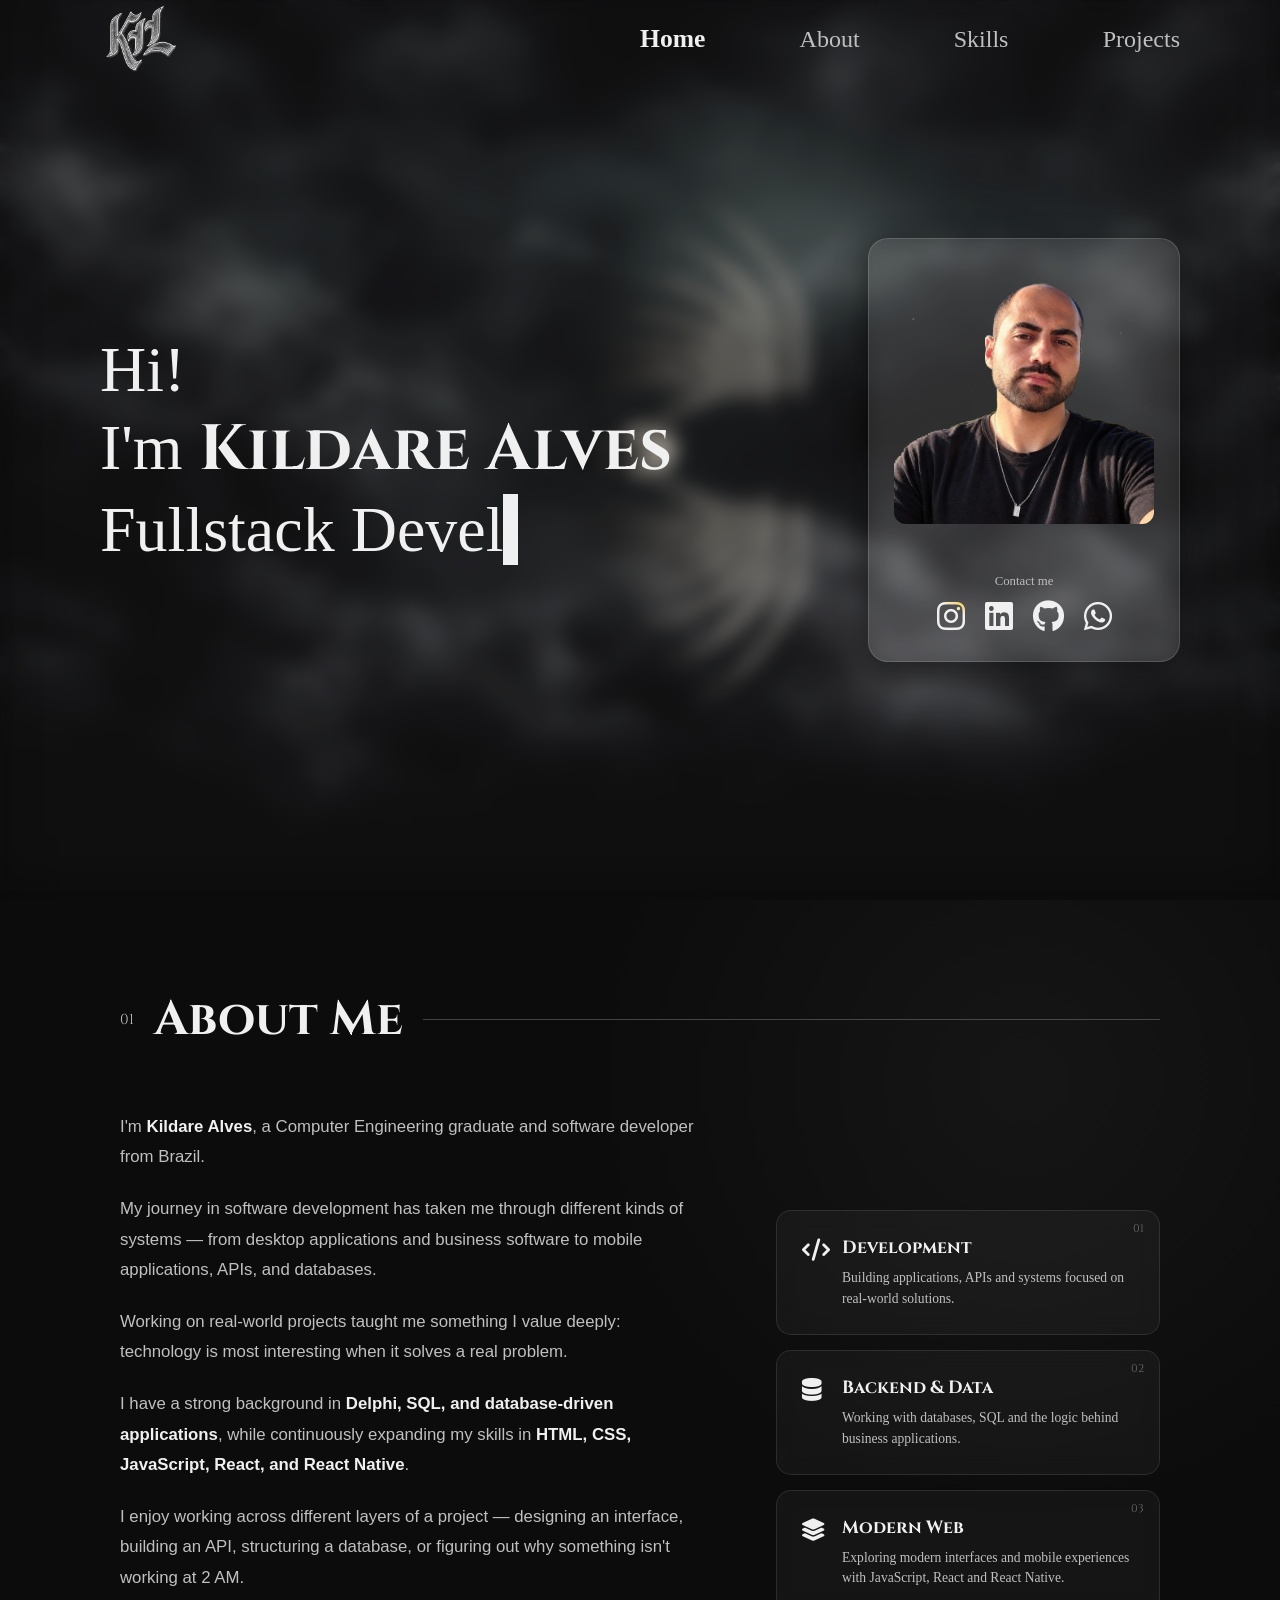
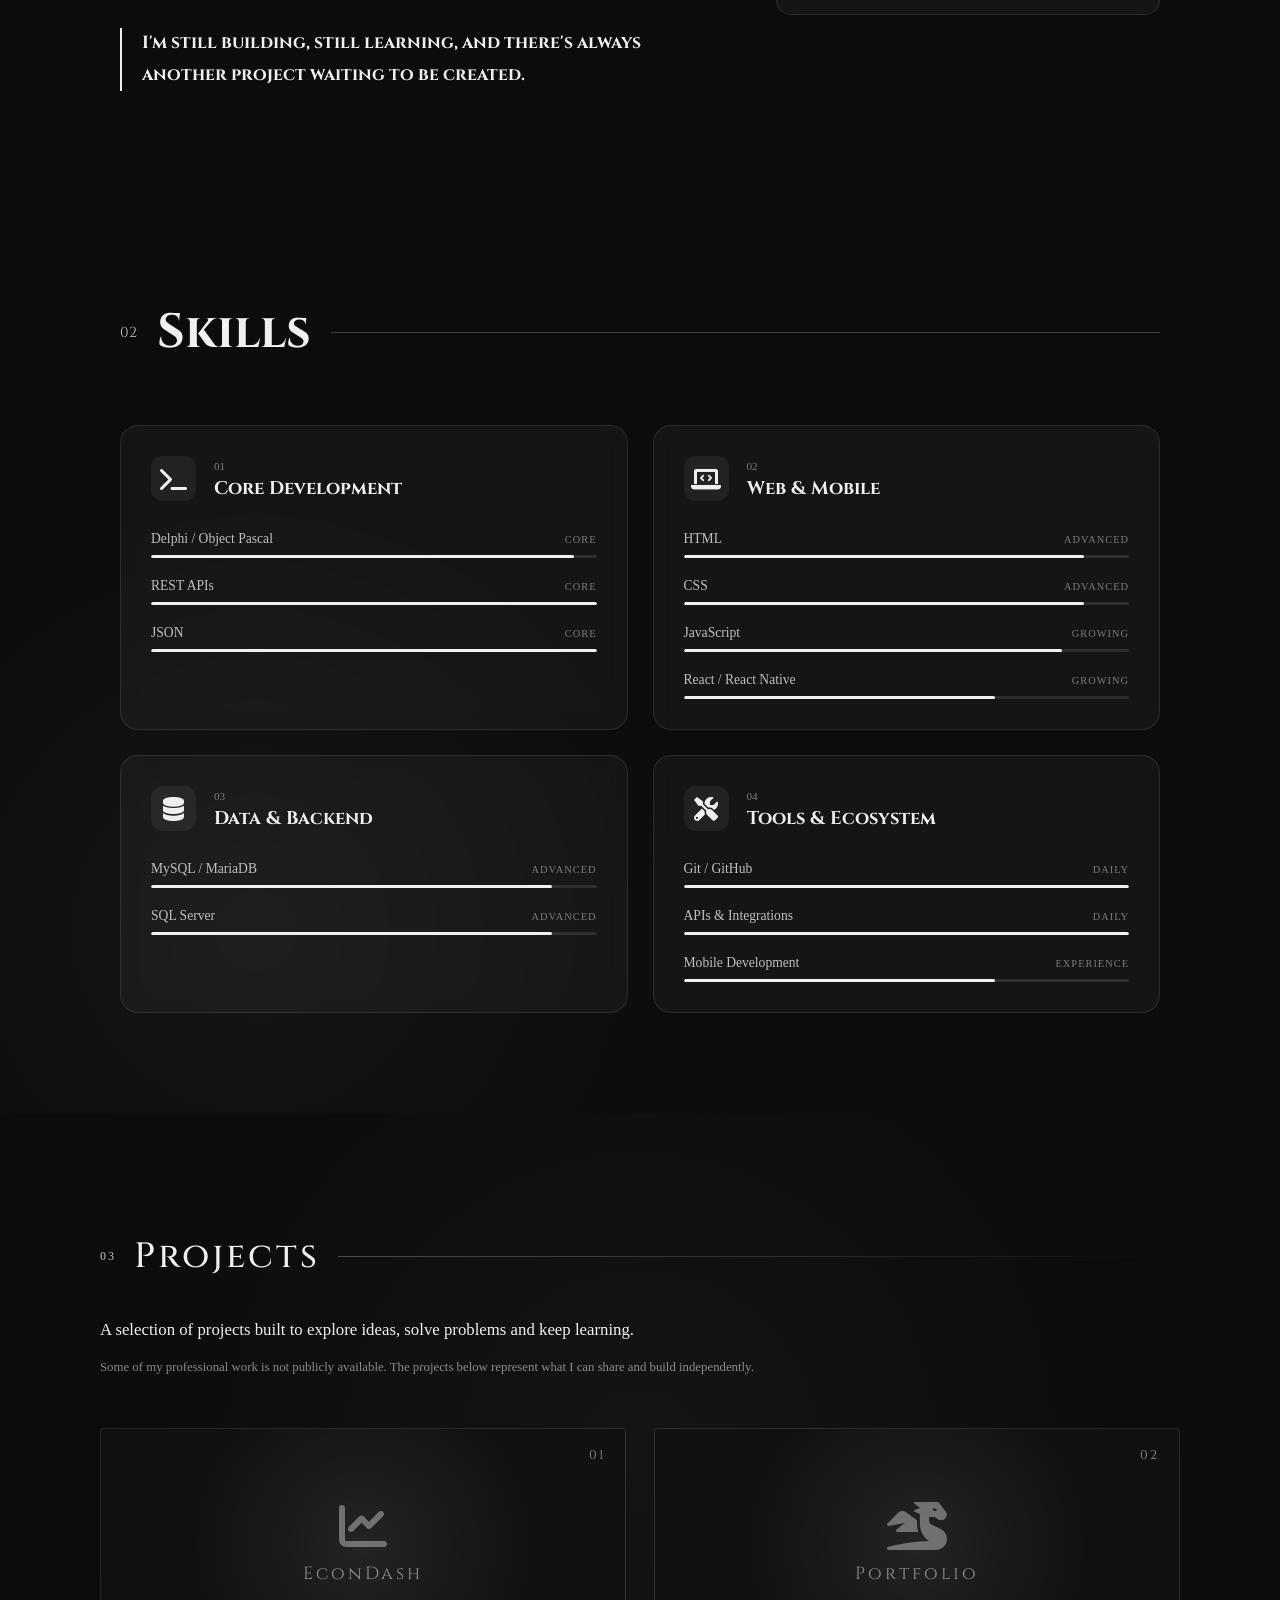
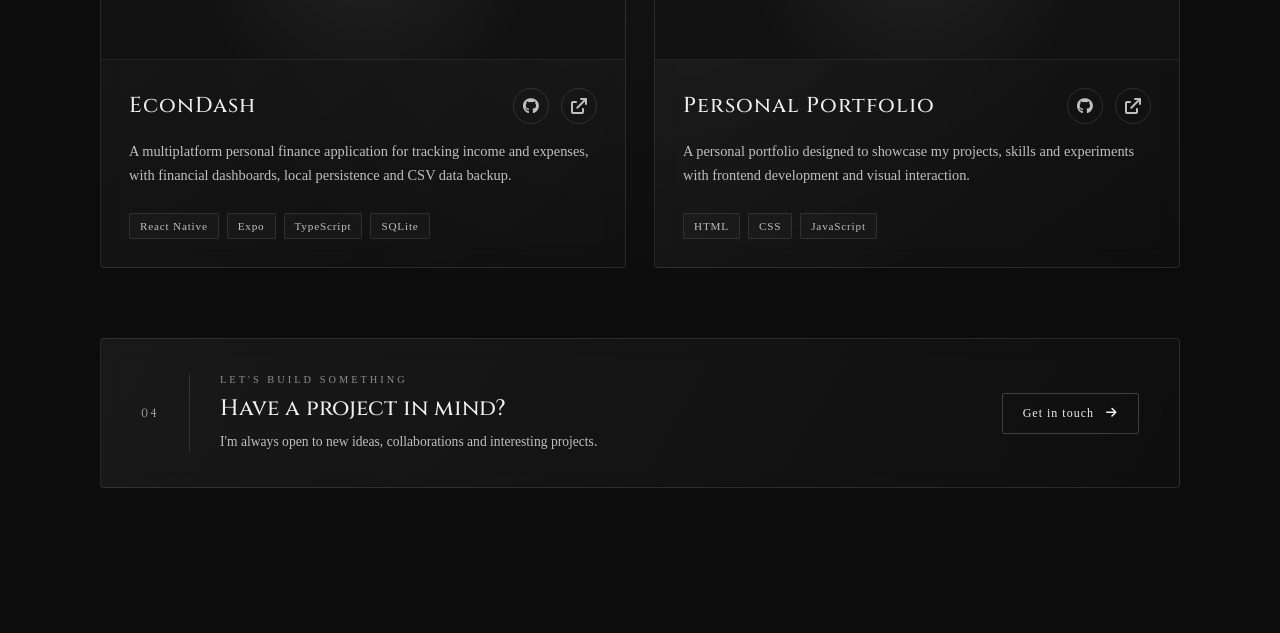
==== commit 12d42603: "refactor: separa sections, scripts e styles" ====
--- a/index.html
+++ b/index.html
@@ -10,6 +10,10 @@
     <link rel="stylesheet" href="https://cdnjs.cloudflare.com/ajax/libs/font-awesome/6.0.0/css/all.min.css">
     <link rel="stylesheet" href="./styles/style.css">
     <link rel="stylesheet" href="./styles/petals.css">
+    <link rel="stylesheet" href="./styles/about.css">
+    <link rel="stylesheet" href="./styles/main.css">
+    <link rel="stylesheet" href="./styles/skills.css">
+    <link rel="stylesheet" href="./styles/projects.css">
 </head>
 
 <body>
@@ -30,569 +34,15 @@
 
 
     <div class="container">
-        <section id="main">
-            <!-- DRAGON -->
-            <svg id="dragon">
-                <defs>
-                    <g id="Cabeza" transform="matrix(1, 0, 0, 1, 0, 0)">
-                        <path style="fill:#FFFFFF;fill-opacity:1"
-                            d="M-28.9,-1.1L-28.55 -1.95Q-28.1 -3.1 -27.25 -2.95L-26.7 -2.95Q-27.7 -1.65 -28.9 -1.1M-18.35,-1.8Q-15.1 -10.3 -9.6 -6.05Q-15.1 -6.2 -18.35 -1.8M-18.35,1.1Q-15.1 5.45 -9.6 5.35Q-15.1 9.55 -18.35 1.1M-26.7,2.2L-27.25 2.25Q-28.1 2.4 -28.55 1.2L-28.9 0.35Q-27.7 0.9 -26.7 2.2" />
-                        <path style="fill:#000000;fill-opacity:1"
-                            d="M-21.05,-8.25Q-13.6 -15.95 -1.3 -12.1Q-7.85 -8.5 -5.85 -4.35Q-2.3 -4.85 10.5 0.15Q0 4.35 -5.85 3.65Q-7.85 7.75 -1.25 12.45Q-13.6 15.2 -21.05 7.5Q-29.55 4.05 -30.2 -0.35Q-29.55 -4.8 -21.05 -8.25M-26.7,-2.95L-27.25 -2.95Q-28.1 -3.1 -28.55 -1.95L-28.9 -1.1Q-27.7 -1.65 -26.7 -2.95M-9.6,-6.05Q-15.1 -10.3 -18.35 -1.8Q-15.1 -6.2 -9.6 -6.05M-9.6,5.35Q-15.1 5.45 -18.35 1.1Q-15.1 9.55 -9.6 5.35M-28.9,0.35L-28.55 1.2Q-28.1 2.4 -27.25 2.25L-26.7 2.2Q-27.7 0.9 -28.9 0.35" />
-                    </g>
-                    <g id="Aletas" transform="matrix(1, 0, 0, 1, 0, 0)">
-                        <linearGradient id="LinearGradID_1" gradientUnits="userSpaceOnUse"
-                            gradientTransform="matrix(0.0935974, 0, 0, 0.188782, -20.55, 0)" spreadMethod="pad"
-                            x1="-819.2" y1="0" x2="819.2" y2="0">
-                            <stop offset="0" style="stop-color:#CCCCCC;stop-opacity:1" />
-                            <stop offset="1" style="stop-color:#000000;stop-opacity:1" />
-                        </linearGradient>
-                        <path style="fill:url(#LinearGradID_1) "
-                            d="M29.75,-36.85Q-17.75 -61.45 -42.05 -40.95L-45.35 -38.35L-53.7 -41.15L-51.15 -44.85Q-34.85 -68.4 21 -57.8Q-32.2 -72.1 -50.25 -50Q-53.85 -45.65 -56.05 -41.95L-64.7 -43.35L-60.6 -50.3Q-45.9 -75.55 5.1 -79.35Q-2.2 -79.8 -9.45 -79.15Q-16.2 -78.55 -22.85 -77.15Q-29.85 -75.65 -36.5 -73Q-43.05 -70.4 -48.8 -66.85Q-54.55 -63.35 -56.8 -60.3L-60.5 -55.4Q-62.95 -52.1 -67 -43.55L-70.55 -43.55L-76.35 -42.95Q-74.6 -49.1 -71.85 -54.85Q-68.9 -61.25 -64.8 -67.1Q-60.8 -73 -55.45 -77.55Q-49.9 -82.35 -43.65 -85.85L-30.6 -92.7Q-24.05 -95.95 -17 -98.25Q-63.75 -86.35 -73.65 -57.1Q-75.75 -50.75 -77.45 -42.75Q-82.9 -41.75 -88 -39.65Q-87.65 -46.65 -86.3 -53.05Q-79.8 -89.8 -36.65 -117.2Q-80.65 -94.5 -87.55 -59.55Q-88.65 -54.15 -88.95 -39.4L-89.8 -38.85L-92.7 -37.6Q-93.75 -44.35 -94.1 -51.15Q-94.4 -58.2 -93.25 -65.1Q-92.15 -72.5 -90.05 -79.65Q-88.05 -86.55 -85 -93Q-82.1 -99.3 -78.45 -105.15Q-74.6 -111.35 -70.25 -117.25Q-65.95 -123.1 -61.1 -128.55Q-70.3 -119.35 -77.9 -108.7Q-86 -97.3 -90.8 -84.05Q-95.8 -70.5 -96 -56.15Q-96.1 -46 -94.05 -36.05L-93.25 -31.55Q-93.5 -35.65 -92.35 -36Q-79.85 -42 -66.6 -40.45Q-52.45 -38.85 -39.2 -33.25Q-28.3 -29.9 -21.25 -24.15Q-17.8 -23.3 -8.6 -15.6Q-12.1 -20.75 -16.75 -24.5Q-24.55 -30.7 -34.25 -34.05L-42.55 -37Q-38.9 -41.25 -31.5 -43.25Q-24.05 -45.3 -16.2 -46.3Q-8.35 -47.35 -1 -46Q5.95 -44.75 12.75 -42.85Q19.85 -40.9 29.75 -36.85M-92.45,-27.35L-94.95 -36.25Q-109.7 -105 -27.95 -154.65Q-98.65 -103.8 -91.75 -39.4L-89.95 -40.2Q-92.2 -105.25 -5.6 -130.9Q-78.8 -99.95 -87.45 -40.9Q-83.15 -42.95 -78.45 -43.95Q-70 -101.3 17.65 -103.8Q-56.9 -93.4 -74.5 -44.55L-67.4 -45.45Q-49.1 -94.95 39.25 -75.65Q-36.75 -84.35 -62.25 -44.25L-57.3 -43.6Q-31.65 -86.5 56.15 -46.05Q-20.3 -73.35 -51.35 -41.7L-45.95 -39.75Q-17.85 -71.35 51.85 -24.8Q-8.7 -56.4 -39.75 -37.05Q-28.15 -34.05 -14.25 -24.45Q-8.6 -19.85 -5.8 -16.95Q5.95 -2.4 20 0Q5.95 2.4 -5.8 16.95Q-8.6 19.85 -14.25 24.45Q-28.15 34.05 -39.75 37.05Q-8.7 56.4 51.85 24.8Q-17.85 71.35 -45.95 39.75L-51.35 41.7Q-20.3 73.35 56.15 46.1Q-31.65 86.5 -57.3 43.65L-62.25 44.3Q-36.75 84.35 39.25 75.7Q-49.1 94.95 -67.4 45.5L-74.5 44.6Q-56.9 93.4 17.65 103.85Q-70 101.3 -78.45 43.95Q-83.15 42.95 -87.45 40.9Q-78.8 99.95 -5.6 130.9Q-92.2 105.25 -89.95 40.25L-91.75 39.4Q-98.65 103.8 -27.95 154.65Q-109.7 105 -94.95 36.3L-92.45 27.35Q-93.05 33.9 -92.05 34.75Q-91.1 35.55 -88.95 36.7L-87.95 37Q-83.7 38.25 -79.05 38.8L-77.25 38.95Q-72.55 39.3 -67.5 38.85L-65.45 38.65Q-44.4 36.05 -17.8 19.6Q-9.9 12.8 -15.15 4.4Q-18.15 3.15 -19 0Q-18.15 -3.15 -15.15 -4.4Q-9.9 -12.8 -17.8 -19.6L-17.8 -19.55Q-44.4 -36.05 -65.45 -38.6L-67.5 -38.8Q-72.55 -39.3 -77.25 -38.95L-79.05 -38.75Q-83.7 -38.25 -87.95 -36.95L-88.95 -36.65Q-91.1 -35.55 -92.05 -34.7Q-93.05 -33.9 -92.45 -27.35M-8.6,15.6Q-17.8 23.3 -21.25 24.2Q-28.3 29.9 -39.2 33.3Q-52.45 38.85 -66.6 40.5Q-79.85 42 -92.35 36Q-93.5 35.65 -93.25 31.55L-94.05 36.1Q-96.1 46.05 -96 56.15Q-95.8 70.5 -90.8 84.1Q-86 97.3 -77.9 108.75Q-70.3 119.35 -61.1 128.6Q-65.95 123.1 -70.25 117.25Q-74.6 111.35 -78.45 105.15Q-82.1 99.3 -85 93Q-88.05 86.55 -90.05 79.7Q-92.15 72.5 -93.25 65.1Q-94.4 58.2 -94.1 51.2Q-93.75 44.35 -92.7 37.6L-89.8 38.9L-88.95 39.45Q-88.65 54.15 -87.55 59.55Q-80.65 94.5 -36.65 117.25Q-79.8 89.8 -86.3 53.1Q-87.65 46.65 -88 39.65Q-82.9 41.75 -77.45 42.75Q-75.75 50.75 -73.65 57.15Q-63.75 86.35 -17 98.3Q-24.05 95.95 -30.6 92.75L-43.65 85.9Q-49.9 82.35 -55.45 77.6Q-60.8 73 -64.8 67.15Q-68.9 61.25 -71.85 54.85Q-74.6 49.1 -76.35 42.95L-70.55 43.6L-67 43.6Q-62.95 52.1 -60.5 55.4L-56.8 60.35Q-54.55 63.35 -48.8 66.9Q-43.05 70.4 -36.5 73Q-29.85 75.65 -22.85 77.15Q-16.2 78.55 -9.45 79.15Q-2.2 79.8 5.1 79.35Q-45.9 75.55 -60.6 50.3L-64.7 43.4L-56.05 41.95Q-53.85 45.65 -50.25 50Q-32.2 72.1 21 57.85Q-34.85 68.4 -51.15 44.85L-53.7 41.2L-45.35 38.35L-42.05 40.95Q-17.75 61.45 29.75 36.85Q19.85 40.9 12.75 42.9Q5.95 44.75 -1 46Q-8.35 47.35 -16.2 46.35Q-24.05 45.3 -31.5 43.3Q-38.9 41.25 -42.55 37.05L-34.25 34.05Q-24.55 30.7 -16.75 24.5Q-12.1 20.75 -8.6 15.6" />
-                    </g>
-                    <g id="Espina" transform="matrix(1, 0, 0, 1, 0, 0)">
-                        <linearGradient id="LinearGradID_2" gradientUnits="userSpaceOnUse"
-                            gradientTransform="matrix(0.0229492, 0, 0, -0.0152893, 0, 0.05)" spreadMethod="pad"
-                            x1="-819.2" y1="0" x2="819.2" y2="0">
-                            <stop offset="0" style="stop-color:#CCCCCC;stop-opacity:1" />
-                            <stop offset="1" style="stop-color:#333333;stop-opacity:1" />
-                        </linearGradient>
-                        <path style="fill:url(#LinearGradID_2) "
-                            d="M-18.8,0Q-17.85 -5.7 -12.3 -9.6Q-11.2 -5.35 -6.5 -8.25L-6.45 -8.2L-6.2 -8.3Q1.25 -16.25 6.65 -12.4Q0.05 -12.55 0 -5.95Q2.7 -2.4 7.75 -4.1Q18 -1.45 18.8 0L-18.8 0" />
-                        <linearGradient id="LinearGradID_3" gradientUnits="userSpaceOnUse"
-                            gradientTransform="matrix(0.0229492, 0, 0, 0.0152893, 0, -0.05)" spreadMethod="pad"
-                            x1="-819.2" y1="0" x2="819.2" y2="0">
-                            <stop offset="0" style="stop-color:#CCCCCC;stop-opacity:1" />
-                            <stop offset="1" style="stop-color:#333333;stop-opacity:1" />
-                        </linearGradient>
-                        <path style="fill:url(#LinearGradID_3) "
-                            d="M18.8,0Q18 1.45 7.75 4.1Q2.7 2.4 0 5.95Q0.05 12.55 6.65 12.4Q1.25 16.25 -6.2 8.35Q-6.35 8.25 -6.45 8.25L-6.5 8.25Q-11.2 5.35 -12.3 9.6Q-17.85 5.7 -18.8 0L18.8 0" />
-                    </g>
-                </defs>
-                <g id="dragon" />
-            </svg>
-
-            <!-- PETALS -->
-            <div class="petals" id="petals"></div>
-
-            <!-- GLASS -->
-            <div class="glass">
-                <div class="hero">
-                    <div class="hello">
-                        <p>Hi!</p>
-                        <p>I'm <span class="txt-main">Kildare Alves</span></p>
-                        <p><span id="hero-text"></span><span class="blink">|</span></p>
-                    </div>
-                    <div class="badge">
-                        <div class="card" id="hero-card">
-                            <div class="card-img">
-                                <img id="hero-1" src="./sources/img/hero.jpg" alt="">
-                                <img id="hero-2" src="./sources/img/hero.png" alt="">
-                            </div>
-                            <p class="card-tag">Contact me</p>
-                            <nav class="social" aria-label="Redes sociais">
-                                <a href="https://www.instagram.com/kildare_alves21/" aria-label="Instagram"
-                                    id="instagram" target="_blank" rel="noopener noreferrer">
-                                    <i class="fa-brands fa-instagram" aria-hidden="true"></i>
-                                </a>
-                                <a href="https://www.linkedin.com/in/kildare-alves-554208175" aria-label="LinkedIn"
-                                    id="linkedin" target="_blank" rel="noopener noreferrer">
-                                    <i class="fa-brands fa-linkedin" aria-hidden="true"></i>
-                                </a>
-                                <a href="https://github.com/KillDare" aria-label="GitHub" id="github" target="_blank"
-                                    rel="noopener noreferrer">
-                                    <i class="fa-brands fa-github" aria-hidden="true"></i>
-                                </a>
-                                <a href="https://wa.me/5537988519597" aria-label="WhatsApp" id="whatsapp"
-                                    target="_blank" rel="noopener noreferrer">
-                                    <i class="fa-brands fa-whatsapp"></i>
-                                </a>
-                            </nav>
-                        </div>
-                    </div>
-                </div>
-
-            </div>
-
-        </section>
-
-        <section id="about">
-            <div class="about-container">
-
-                <div class="about-title">
-                    <span>01</span>
-                    <h2>About Me</h2>
-                    <div class="about-line"></div>
-                </div>
-
-                <div class="about-content">
-
-                    <div class="about-text">
-
-                        <p>
-                            I'm <strong>Kildare Alves</strong>, a Computer Engineering graduate
-                            and software developer from Brazil.
-                        </p>
-
-                        <p>
-                            My journey in software development has taken me through different
-                            kinds of systems — from desktop applications and business software
-                            to mobile applications, APIs, and databases.
-                        </p>
-
-                        <p>
-                            Working on real-world projects taught me something I value deeply:
-                            technology is most interesting when it solves a real problem.
-                        </p>
-
-                        <p>
-                            I have a strong background in
-                            <strong>Delphi, SQL, and database-driven applications</strong>,
-                            while continuously expanding my skills in
-                            <strong>HTML, CSS, JavaScript, React, and React Native</strong>.
-                        </p>
-
-                        <p>
-                            I enjoy working across different layers of a project — designing
-                            an interface, building an API, structuring a database, or figuring
-                            out why something isn't working at 2 AM.
-                        </p>
-
-                        <p class="about-highlight">
-                            I'm still building, still learning, and there's always another
-                            project waiting to be created.
-                        </p>
-
-                    </div>
-
-                    <div class="about-side">
-
-                        <div class="about-card">
-                            <span class="about-card-number">01</span>
-                            <i class="fa-solid fa-code"></i>
-                            <h3>Development</h3>
-                            <p>
-                                Building applications, APIs and systems focused on
-                                real-world solutions.
-                            </p>
-                        </div>
-
-                        <div class="about-card">
-                            <span class="about-card-number">02</span>
-                            <i class="fa-solid fa-database"></i>
-                            <h3>Backend & Data</h3>
-                            <p>
-                                Working with databases, SQL and the logic behind
-                                business applications.
-                            </p>
-                        </div>
-
-                        <div class="about-card">
-                            <span class="about-card-number">03</span>
-                            <i class="fa-solid fa-layer-group"></i>
-                            <h3>Modern Web</h3>
-                            <p>
-                                Exploring modern interfaces and mobile experiences
-                                with JavaScript, React and React Native.
-                            </p>
-                        </div>
-
-                    </div>
-
-                </div>
-
-            </div>
-
-        </section>
-
-        <section id="skills">
-            <div class="skills-container">
-
-                <div class="skills-title">
-                    <span>02</span>
-                    <h2>Skills</h2>
-                    <div class="skills-line"></div>
-                </div>
-
-                <div class="skills-content">
-
-                    <!-- CORE DEVELOPMENT -->
-                    <div class="skill-group">
-
-                        <div class="skill-group-header">
-                            <i class="fa-solid fa-terminal"></i>
-
-                            <div>
-                                <span>01</span>
-                                <h3>Core Development</h3>
-                            </div>
-                        </div>
-
-                        <div class="skill-list">
-
-                            <div class="skill">
-                                <div class="skill-info">
-                                    <span>Delphi / Object Pascal</span>
-                                    <span>Core</span>
-                                </div>
-
-                                <div class="skill-bar">
-                                    <div class="skill-progress" style="--skill-level: 95%;"></div>
-                                </div>
-                            </div>
-
-                            <div class="skill">
-                                <div class="skill-info">
-                                    <span>REST APIs</span>
-                                    <span>Core</span>
-                                </div>
-
-                                <div class="skill-bar">
-                                    <div class="skill-progress" style="--skill-level: 100%;"></div>
-                                </div>
-                            </div>
-
-                            <div class="skill">
-                                <div class="skill-info">
-                                    <span>JSON</span>
-                                    <span>Core</span>
-                                </div>
-
-                                <div class="skill-bar">
-                                    <div class="skill-progress" style="--skill-level: 100%;"></div>
-                                </div>
-                            </div>
-
-                        </div>
-
-                    </div>
-
-
-                    <!-- WEB & MOBILE -->
-                    <div class="skill-group">
-
-                        <div class="skill-group-header">
-                            <i class="fa-solid fa-laptop-code"></i>
-
-                            <div>
-                                <span>02</span>
-                                <h3>Web & Mobile</h3>
-                            </div>
-                        </div>
-
-                        <div class="skill-list">
-
-                            <div class="skill">
-                                <div class="skill-info">
-                                    <span>HTML</span>
-                                    <span>Advanced</span>
-                                </div>
-
-                                <div class="skill-bar">
-                                    <div class="skill-progress" style="--skill-level: 90%;"></div>
-                                </div>
-                            </div>
-
-                            <div class="skill">
-                                <div class="skill-info">
-                                    <span>CSS</span>
-                                    <span>Advanced</span>
-                                </div>
-
-                                <div class="skill-bar">
-                                    <div class="skill-progress" style="--skill-level: 90%;"></div>
-                                </div>
-                            </div>
-
-                            <div class="skill">
-                                <div class="skill-info">
-                                    <span>JavaScript</span>
-                                    <span>Growing</span>
-                                </div>
-
-                                <div class="skill-bar">
-                                    <div class="skill-progress" style="--skill-level: 85%;"></div>
-                                </div>
-                            </div>
-
-                            <div class="skill">
-                                <div class="skill-info">
-                                    <span>React / React Native</span>
-                                    <span>Growing</span>
-                                </div>
-
-                                <div class="skill-bar">
-                                    <div class="skill-progress" style="--skill-level: 70%;"></div>
-                                </div>
-                            </div>
-
-                        </div>
-
-                    </div>
-
-
-                    <!-- DATA & BACKEND -->
-                    <div class="skill-group">
-
-                        <div class="skill-group-header">
-                            <i class="fa-solid fa-database"></i>
-
-                            <div>
-                                <span>03</span>
-                                <h3>Data & Backend</h3>
-                            </div>
-                        </div>
-
-                        <div class="skill-list">
-
-                            <div class="skill">
-                                <div class="skill-info">
-                                    <span>MySQL / MariaDB</span>
-                                    <span>Advanced</span>
-                                </div>
-
-                                <div class="skill-bar">
-                                    <div class="skill-progress" style="--skill-level: 90%;"></div>
-                                </div>
-                            </div>
-
-                            <div class="skill">
-                                <div class="skill-info">
-                                    <span>SQL Server</span>
-                                    <span>Advanced</span>
-                                </div>
-
-                                <div class="skill-bar">
-                                    <div class="skill-progress" style="--skill-level: 90%;"></div>
-                                </div>
-                            </div>
-
-                        </div>
-
-                    </div>
-
-
-                    <!-- TOOLS -->
-                    <div class="skill-group">
-
-                        <div class="skill-group-header">
-                            <i class="fa-solid fa-screwdriver-wrench"></i>
-
-                            <div>
-                                <span>04</span>
-                                <h3>Tools & Ecosystem</h3>
-                            </div>
-                        </div>
-
-                        <div class="skill-list">
-
-                            <div class="skill">
-                                <div class="skill-info">
-                                    <span>Git / GitHub</span>
-                                    <span>Daily</span>
-                                </div>
-
-                                <div class="skill-bar">
-                                    <div class="skill-progress" style="--skill-level: 100%;"></div>
-                                </div>
-                            </div>
-
-                            <div class="skill">
-                                <div class="skill-info">
-                                    <span>APIs & Integrations</span>
-                                    <span>Daily</span>
-                                </div>
-
-                                <div class="skill-bar">
-                                    <div class="skill-progress" style="--skill-level: 100%;"></div>
-                                </div>
-                            </div>
-
-                            <div class="skill">
-                                <div class="skill-info">
-                                    <span>Mobile Development</span>
-                                    <span>Experience</span>
-                                </div>
-
-                                <div class="skill-bar">
-                                    <div class="skill-progress" style="--skill-level: 70%;"></div>
-                                </div>
-                            </div>
-
-                        </div>
-
-                    </div>
-
-                </div>
-
-            </div>
-
-        </section>
-
-
-        <section id="projects">
-
-            <div class="projects-container">
-
-                <div class="projects-title">
-                    <span>03</span>
-                    <h2>Projects</h2>
-                    <div class="projects-line"></div>
-                </div>
-
-                <div class="projects-intro">
-                    <p>
-                        A selection of projects built to explore ideas,
-                        solve problems and keep learning.
-                    </p>
-
-                    <span class="projects-note">
-                        Some of my professional work is not publicly available.
-                        The projects below represent what I can share and build independently.
-                    </span>
-                </div>
-
-
-                <div class="projects-grid">
-
-                    <!-- PROJECT 01 -->
-                    <article class="project-card">
-
-                        <div class="project-image">
-                            <div class="project-image-placeholder">
-                                <i class="fa-solid fa-chart-line"></i>
-                                <span>EconDash</span>
-                            </div>
-
-                            <div class="project-number">01</div>
-                        </div>
-
-                        <div class="project-content">
-
-                            <div class="project-header">
-                                <h3>EconDash</h3>
-
-                                <div class="project-links">
-
-                                    <a href="https://github.com/KillDare/EconDash" target="_blank"
-                                        aria-label="EconDash GitHub">
-                                        <i class="fa-brands fa-github"></i>
-                                    </a>
-
-                                    <a href="https://killdare.github.io/EconDash" target="_blank"
-                                        aria-label="Open EconDash">
-                                        <i class="fa-solid fa-arrow-up-right-from-square"></i>
-                                    </a>
-
-                                </div>
-                            </div>
-
-                            <p>
-                                A multiplatform personal finance application for tracking
-                                income and expenses, with financial dashboards, local
-                                persistence and CSV data backup.
-                            </p>
-
-                            <div class="project-tech">
-                                <span>React Native</span>
-                                <span>Expo</span>
-                                <span>TypeScript</span>
-                                <span>SQLite</span>
-                            </div>
-
-                        </div>
-
-                    </article>
-
-                    <!-- PROJECT 02 -->
-                    <article class="project-card">
-
-                        <div class="project-image">
-                            <div class="project-image-placeholder">
-                                <i class="fa-solid fa-dragon"></i>
-                                <span>Portfolio</span>
-                            </div>
-
-                            <div class="project-number">02</div>
-                        </div>
-
-                        <div class="project-content">
-
-                            <div class="project-header">
-                                <h3>Personal Portfolio</h3>
-
-                                <div class="project-links">
-
-                                    <a href="https://github.com/KillDare/portfolio-moderno" target="_blank" aria-label="Portfolio GitHub">
-                                        <i class="fa-brands fa-github"></i>
-                                    </a>
-
-                                    <a href="https://killdare.github.io/portfolio-moderno/" target="_blank" aria-label="Open Portfolio">
-                                        <i class="fa-solid fa-arrow-up-right-from-square"></i>
-                                    </a>
-
-                                </div>
-                            </div>
-
-                            <p>
-                                A personal portfolio designed to showcase my
-                                projects, skills and experiments with frontend
-                                development and visual interaction.
-                            </p>
-
-                            <div class="project-tech">
-                                <span>HTML</span>
-                                <span>CSS</span>
-                                <span>JavaScript</span>
-                            </div>
-
-                        </div>
-
-                    </article>
-
-                </div>
-
-
-                <!-- CONTACT CTA -->
-                <div class="projects-cta">
-
-                    <span class="projects-cta-number">04</span>
-
-                    <div class="projects-cta-content">
-
-                        <span class="projects-cta-label">LET'S BUILD SOMETHING</span>
-
-                        <h3>Have a project in mind?</h3>
-
-                        <p>
-                            I'm always open to new ideas, collaborations
-                            and interesting projects.
-                        </p>
-
-                    </div>
-
-                    <a href="https://wa.me/5537988519597" target="_blank" class="projects-cta-button">
-                        <span>Get in touch</span>
-                        <i class="fa-solid fa-arrow-right"></i>
-                    </a>
-
-                </div>
-
-            </div>
-
-        </section>
-
-        <section id="contact">
-            <div id=""></div>
-        </section>
-
+        <section id="main"></section>
+        <section id="about"></section>
+        <section id="skills"></section>
+        <section id="projects"></section>
     </div>
 
     <footer></footer>
 
     <script src="./scripts/main.js"></script>
-    <script src="./scripts/dragon.js"></script>
-    <script src="./scripts/petals.js"></script>
 </body>
 
 </html>
--- a/styles/style.css
+++ b/styles/style.css
@@ -122,1340 +122,3 @@
 .nav-link:hover>.line {
   width: 100%;
 }
-
-#main {
-  position: relative;
-  height: 100dvh;
-  width: 100%;
-  overflow: hidden;
-
-  background-image: url(../sources/img/bg-2.png);
-  /* DARK */
-  background-repeat: repeat-x;
-  background-size: auto 100%;
-
-  animation: skyMove 120s linear infinite;
-
-  transition: filter 1.5s ease;
-}
-
-#main.hovered {
-  filter: brightness(1.1) saturate(1.2);
-}
-
-#main::before {
-  content: "";
-  position: absolute;
-  inset: 0;
-
-  background-image: url(../sources/img/bg-1.png);
-  /* LIGHT */
-  background-repeat: repeat-x;
-  background-size: auto 100%;
-
-  animation: skyMove 120s linear infinite;
-
-  z-index: 0;
-
-  opacity: 0;
-
-  -webkit-mask-image: linear-gradient(to right,
-      transparent 0%,
-      black 40%,
-      black 100%);
-  mask-image: linear-gradient(to right,
-      transparent 0%,
-      black 40%,
-      black 100%);
-
-  transition: opacity 1.5s ease;
-}
-
-#main.hovered::before {
-  opacity: 1;
-}
-
-#main::after {
-  content: "";
-  position: absolute;
-  inset: 0;
-
-  background: rgba(0, 0, 0, 0.5);
-
-  z-index: 1;
-
-  transition: opacity 1.2s ease;
-}
-
-#main.hovered::after {
-  opacity: 0;
-}
-
-@keyframes skyMove {
-  from {
-    background-position: 0 0;
-  }
-
-  to {
-    background-position: 2000px 0;
-  }
-}
-
-#main svg {
-  position: absolute;
-  top: 0;
-  left: 0;
-
-  width: 100%;
-  height: 100%;
-
-  z-index: 2;
-
-  pointer-events: none;
-
-  filter: sepia(20%) brightness(0.8) contrast(1.2);
-
-  transition:
-    opacity 1s ease,
-    transform 1.2s ease,
-    filter 1s ease;
-}
-
-#main.hovered #dragon {
-  opacity: 0;
-  transform: translateY(-80px) scale(0.9);
-  filter: blur(4px);
-}
-
-.petals {
-  opacity: 0;
-  transition: opacity 1s ease;
-}
-
-#main.hovered .petals {
-  opacity: 1;
-}
-
-.glass {
-  position: relative;
-  z-index: 3;
-
-  width: 100%;
-  height: 100%;
-
-  display: flex;
-  align-items: center;
-  justify-content: center;
-
-  backdrop-filter: blur(10px) saturate(120%);
-  -webkit-backdrop-filter: blur(10px) saturate(120%);
-
-  background: rgba(255, 255, 255, 0.05);
-  border-bottom: 1px solid rgba(255, 255, 255, 0.2);
-  box-shadow: inset 0 -20px 40px rgba(0, 0, 0, 0.3);
-}
-
-.hero {
-  display: flex;
-  flex-direction: row;
-  align-items: center;
-  justify-content: space-between;
-  width: 100%;
-  max-width: 1080px;
-  margin: 20px;
-}
-
-.hello {
-  color: var(--color-primary);
-  font-size: 4rem;
-}
-
-.txt-main {
-  font-family: "Cinzel", serif;
-  font-weight: bolder;
-}
-
-.blink {
-  font-weight: bold;
-  background-color: var(--color-primary);
-  animation: blink 1s steps(1) infinite;
-}
-
-@keyframes blink {
-  50% {
-    opacity: 0;
-  }
-}
-
-.card {
-  position: relative;
-  padding: 25px;
-  width: 260px;
-
-  border-radius: 20px;
-
-  background: rgba(255, 255, 255, 0.08);
-  backdrop-filter: blur(10px);
-
-  border: 1px solid rgba(255, 255, 255, 0.15);
-  border-radius: 20px;
-
-  color: var(--color-primary);
-  text-align: center;
-
-  box-shadow: 0 10px 30px rgba(0, 0, 0, 0.5);
-
-  transition:
-    transform 0.3s ease,
-    box-shadow 0.3s ease;
-}
-
-.card:hover {
-  transform: translateY(-5px);
-  box-shadow: 0 20px 50px rgba(0, 0, 0, 0.7);
-}
-
-.card-img {
-  position: relative;
-  height: 300px;
-}
-
-.card-img img {
-  position: absolute;
-  top: 0;
-  left: 0;
-  width: 100%;
-}
-
-.card img {
-  width: 100%;
-  height: auto;
-
-  border-radius: 12px;
-  margin-bottom: 10px;
-
-  transition:
-    filter 0.5s ease,
-    transform 0.3s ease;
-}
-
-#hero-1 {
-  opacity: 0;
-  transition:
-    opacity 1.2s ease;
-}
-
-.card:hover #hero-1 {
-  opacity: 1;
-}
-
-.card-tag {
-  margin: 10px 0px;
-  font-size: 0.8rem;
-  opacity: 0.7;
-}
-
-.social {
-  display: flex;
-  justify-content: center;
-  gap: 20px;
-}
-
-.social a {
-  font-size: 2rem;
-  color: var(--color-primary);
-
-  transition:
-    color 0.5s ease,
-    transform 0.2s ease,
-    filter 0.3s ease;
-}
-
-.social a:hover {
-  transform: translateY(-3px) scale(1.1);
-}
-
-#whatsapp:hover {
-  color: #1ca65f;
-}
-
-#instagram {
-  background: linear-gradient(30deg,
-      var(--color-primary),
-      var(--color-primary),
-      var(--color-primary),
-      #fcc303,
-      #fd1d78,
-      #7a11f9);
-  background-size: 100% 200%;
-  background-position: 0% 100%;
-  background-clip: text;
-  -webkit-background-clip: text;
-  -webkit-text-fill-color: transparent;
-
-  color: transparent;
-  transition: background-position 0.5s ease;
-}
-
-#instagram:hover {
-  background-position: 0% 0%;
-}
-
-#linkedin:hover {
-  color: #0a66c2;
-}
-
-#github:hover {
-  color: #5e298a;
-}
-
-#about {
-  position: relative;
-  height: 100dvh;
-  width: 100%;
-  overflow: hidden;
-}
-
-#about {
-  position: relative;
-  min-height: 100dvh;
-  width: 100%;
-  overflow: hidden;
-
-  display: flex;
-  align-items: center;
-  justify-content: center;
-
-  background:
-    radial-gradient(circle at 80% 20%,
-      rgba(255, 255, 255, 0.04),
-      transparent 35%),
-    #0c0c0c;
-
-  color: var(--color-primary);
-
-}
-
-.about-container {
-  width: 100%;
-  max-width: 1080px;
-  padding: 100px 20px;
-  box-sizing: border-box;
-}
-
-/* -------------------------
-TITLE
-------------------------- */
-
-.about-title {
-  display: flex;
-  align-items: center;
-  gap: 20px;
-  margin-bottom: 60px;
-}
-
-.about-title span {
-  font-family: "Cinzel", serif;
-  font-size: 0.9rem;
-  color: var(--color-secondary);
-}
-
-.about-title h2 {
-  font-family: "Cinzel", serif;
-  font-size: 3rem;
-  color: var(--color-primary);
-}
-
-.about-line {
-  height: 1px;
-  flex: 1;
-  background: var(--color-secondary);
-  opacity: 0.3;
-}
-
-/* -------------------------
-CONTENT
-------------------------- */
-
-.about-content {
-  display: grid;
-  grid-template-columns: 1.5fr 1fr;
-  gap: 80px;
-  align-items: center;
-}
-
-/* -------------------------
-TEXT
-------------------------- */
-
-.about-text {
-  font-family: Arial, sans-serif;
-  font-size: 1.05rem;
-  line-height: 1.8;
-  color: var(--color-secondary);
-}
-
-.about-text p {
-  margin-bottom: 22px;
-}
-
-.about-text strong {
-  color: var(--color-primary);
-}
-
-.about-highlight {
-  margin-top: 35px;
-  padding-left: 20px;
-
-  border-left: 2px solid var(--color-primary);
-
-  font-family: "Cinzel", serif;
-  font-size: 1.1rem;
-  font-weight: bold;
-
-  color: var(--color-primary);
-
-}
-
-/* -------------------------
-SIDE CARDS
-------------------------- */
-
-.about-side {
-  display: flex;
-  flex-direction: column;
-  gap: 15px;
-}
-
-.about-card {
-  position: relative;
-
-  padding: 25px 25px 25px 65px;
-
-  background: rgba(255, 255, 255, 0.04);
-
-  border: 1px solid rgba(255, 255, 255, 0.1);
-  border-radius: 15px;
-
-  backdrop-filter: blur(10px);
-  -webkit-backdrop-filter: blur(10px);
-
-  transition:
-    transform 0.3s ease,
-    background 0.3s ease,
-    border-color 0.3s ease;
-
-}
-
-.about-card:hover {
-  transform: translateX(8px);
-
-  background: rgba(255, 255, 255, 0.08);
-
-  border-color: rgba(255, 255, 255, 0.25);
-
-}
-
-.about-card i {
-  position: absolute;
-  left: 25px;
-  top: 28px;
-
-
-  font-size: 1.4rem;
-  color: var(--color-primary);
-
-
-}
-
-.about-card-number {
-  position: absolute;
-  right: 15px;
-  top: 10px;
-
-  font-family: "Cinzel", serif;
-  font-size: 0.7rem;
-
-  color: var(--color-secondary);
-  opacity: 0.5;
-
-}
-
-.about-card h3 {
-  margin-bottom: 8px;
-
-  font-family: "Cinzel", serif;
-  font-size: 1.1rem;
-
-  color: var(--color-primary);
-
-
-}
-
-.about-card p {
-  font-size: 0.85rem;
-  line-height: 1.5;
-
-  color: var(--color-secondary);
-
-}
-
-/* -------------------------
-RESPONSIVE
-------------------------- */
-
-@media (max-width: 800px) {
-
-  .about-container {
-    padding: 100px 25px;
-  }
-
-  .about-title {
-    margin-bottom: 40px;
-  }
-
-  .about-title h2 {
-    font-size: 2.3rem;
-  }
-
-  .about-content {
-    grid-template-columns: 1fr;
-    gap: 50px;
-  }
-
-  .about-text {
-    font-size: 1rem;
-  }
-}
-
-
-@media (max-width: 500px) {
-
-  .about-title {
-    gap: 12px;
-  }
-
-  .about-title h2 {
-    font-size: 1.8rem;
-  }
-
-  .about-line {
-    display: none;
-  }
-
-  .about-container {
-    padding: 90px 20px;
-  }
-}
-
-#skills {
-  position: relative;
-  min-height: 100dvh;
-  width: 100%;
-  overflow: hidden;
-
-
-  display: flex;
-  align-items: center;
-  justify-content: center;
-
-  background:
-    radial-gradient(circle at 20% 80%,
-      rgba(255, 255, 255, 0.04),
-      transparent 35%),
-    #0c0c0c;
-
-  color: var(--color-primary);
-
-
-}
-
-.skills-container {
-  width: 100%;
-  max-width: 1080px;
-  padding: 100px 20px;
-  box-sizing: border-box;
-}
-
-/* -------------------------
-TITLE
-------------------------- */
-
-.skills-title {
-  display: flex;
-  align-items: center;
-  gap: 20px;
-  margin-bottom: 60px;
-}
-
-.skills-title>span {
-  font-family: "Cinzel", serif;
-  font-size: 0.9rem;
-  color: var(--color-secondary);
-}
-
-.skills-title h2 {
-  font-family: "Cinzel", serif;
-  font-size: 3rem;
-  color: var(--color-primary);
-}
-
-.skills-line {
-  height: 1px;
-  flex: 1;
-  background: var(--color-secondary);
-  opacity: 0.3;
-}
-
-/* -------------------------
-GRID
-------------------------- */
-
-.skills-content {
-  display: grid;
-
-
-  grid-template-columns: repeat(2, 1fr);
-
-  gap: 25px;
-
-
-}
-
-/* -------------------------
-GROUP
-------------------------- */
-
-.skill-group {
-  position: relative;
-
-
-  padding: 30px;
-
-  background: rgba(255, 255, 255, 0.04);
-
-  border: 1px solid rgba(255, 255, 255, 0.1);
-
-  border-radius: 18px;
-
-  backdrop-filter: blur(10px);
-  -webkit-backdrop-filter: blur(10px);
-
-  transition:
-    transform 0.3s ease,
-    background 0.3s ease,
-    border-color 0.3s ease;
-
-
-}
-
-.skill-group:hover {
-  transform: translateY(-5px);
-
-
-  background: rgba(255, 255, 255, 0.07);
-
-  border-color: rgba(255, 255, 255, 0.25);
-
-
-}
-
-/* -------------------------
-HEADER
-------------------------- */
-
-.skill-group-header {
-  display: flex;
-  align-items: center;
-  gap: 18px;
-
-
-  margin-bottom: 30px;
-
-
-}
-
-.skill-group-header>i {
-  font-size: 1.5rem;
-
-
-  width: 45px;
-  height: 45px;
-
-  display: flex;
-  align-items: center;
-  justify-content: center;
-
-  border-radius: 12px;
-
-  background: rgba(255, 255, 255, 0.06);
-
-  color: var(--color-primary);
-
-
-}
-
-.skill-group-header span {
-  font-size: 0.7rem;
-
-
-  color: var(--color-secondary);
-
-  opacity: 0.6;
-
-
-}
-
-.skill-group-header h3 {
-  margin-top: 2px;
-
-
-  font-family: "Cinzel", serif;
-
-  font-size: 1.15rem;
-
-  color: var(--color-primary);
-
-
-}
-
-/* -------------------------
-SKILL
-------------------------- */
-
-.skill {
-  margin-bottom: 20px;
-}
-
-.skill:last-child {
-  margin-bottom: 0;
-}
-
-.skill-info {
-  display: flex;
-  justify-content: space-between;
-  align-items: center;
-
-
-  margin-bottom: 8px;
-
-  font-size: 0.85rem;
-
-  color: var(--color-secondary);
-
-
-}
-
-.skill-info span:last-child {
-  font-size: 0.65rem;
-
-
-  text-transform: uppercase;
-
-  letter-spacing: 1px;
-
-  opacity: 0.6;
-
-
-}
-
-/* -------------------------
-BAR
-------------------------- */
-
-.skill-bar {
-  width: 100%;
-  height: 3px;
-
-
-  overflow: hidden;
-
-  border-radius: 10px;
-
-  background: rgba(255, 255, 255, 0.1);
-
-
-}
-
-.skill-progress {
-  width: var(--skill-level);
-
-  height: 100%;
-  border-radius: inherit;
-
-  background: var(--color-primary);
-
-  transition: width 1s ease;
-}
-
-/* -------------------------
-RESPONSIVE
-------------------------- */
-
-@media (max-width: 800px) {
-
-
-  .skills-container {
-    padding: 100px 25px;
-  }
-
-  .skills-title h2 {
-    font-size: 2.3rem;
-  }
-
-  .skills-content {
-    grid-template-columns: 1fr;
-  }
-
-
-}
-
-@media (max-width: 500px) {
-
-
-  .skills-title {
-    gap: 12px;
-  }
-
-  .skills-title h2 {
-    font-size: 1.8rem;
-  }
-
-  .skills-line {
-    display: none;
-  }
-
-  .skills-container {
-    padding: 90px 20px;
-  }
-
-  .skill-group {
-    padding: 25px 20px;
-  }
-
-
-}
-
-
-/* =========================
-   PROJECTS
-========================= */
-
-#projects {
-    min-height: 100dvh;
-    padding: 120px 20px 100px;
-
-    background:
-        radial-gradient(
-            circle at 50% 30%,
-            rgba(255, 255, 255, 0.035),
-            transparent 50%
-        ),
-        #0c0c0c;
-
-    display: flex;
-    justify-content: center;
-}
-
-.projects-container {
-    width: 100%;
-    max-width: 1080px;
-}
-
-
-/* =========================
-   TITLE
-========================= */
-
-.projects-title {
-    display: flex;
-    align-items: center;
-    gap: 18px;
-    margin-bottom: 35px;
-}
-
-.projects-title span {
-    font-size: 0.75rem;
-    letter-spacing: 2px;
-    color: var(--color-secondary);
-}
-
-.projects-title h2 {
-    margin: 0;
-
-    font-family: "Cinzel", serif;
-    font-size: 2.2rem;
-    font-weight: 500;
-    letter-spacing: 3px;
-
-    color: var(--color-primary);
-}
-
-.projects-line {
-    flex: 1;
-    height: 1px;
-
-    background: linear-gradient(
-        to right,
-        rgba(255, 255, 255, 0.25),
-        transparent
-    );
-}
-
-
-/* =========================
-   INTRO
-========================= */
-
-.projects-intro {
-    max-width: 700px;
-    margin-bottom: 50px;
-}
-
-.projects-intro p {
-    margin: 0 0 12px;
-
-    font-size: 1.05rem;
-    line-height: 1.8;
-
-    color: var(--color-primary);
-}
-
-.projects-note {
-    display: block;
-
-    font-size: 0.8rem;
-    line-height: 1.6;
-
-    color: var(--color-secondary);
-    opacity: 0.7;
-}
-
-
-/* =========================
-   PROJECT GRID
-========================= */
-
-.projects-grid {
-    display: grid;
-    grid-template-columns: repeat(2, 1fr);
-    gap: 28px;
-}
-
-
-/* =========================
-   PROJECT CARD
-========================= */
-
-.project-card {
-    position: relative;
-
-    overflow: hidden;
-
-    border: 1px solid rgba(255, 255, 255, 0.09);
-    border-radius: 4px;
-
-    background:
-        linear-gradient(
-            145deg,
-            rgba(255, 255, 255, 0.055),
-            rgba(255, 255, 255, 0.015)
-        );
-
-    backdrop-filter: blur(12px);
-    -webkit-backdrop-filter: blur(12px);
-
-    transition:
-        transform 0.4s ease,
-        border-color 0.4s ease,
-        box-shadow 0.4s ease;
-}
-
-.project-card:hover {
-    transform: translateY(-6px);
-
-    border-color: rgba(255, 255, 255, 0.2);
-
-    box-shadow:
-        0 20px 50px rgba(0, 0, 0, 0.35);
-}
-
-
-/* =========================
-   PROJECT IMAGE
-========================= */
-
-.project-image {
-    position: relative;
-
-    height: 230px;
-
-    overflow: hidden;
-
-    border-bottom: 1px solid rgba(255, 255, 255, 0.08);
-
-    background:
-        radial-gradient(
-            circle at center,
-            rgba(255, 255, 255, 0.08),
-            transparent 60%
-        ),
-        #111;
-}
-
-.project-image-placeholder {
-    width: 100%;
-    height: 100%;
-
-    display: flex;
-    flex-direction: column;
-    align-items: center;
-    justify-content: center;
-
-    gap: 12px;
-
-    color: var(--color-secondary);
-
-    transition:
-        transform 0.5s ease,
-        opacity 0.5s ease;
-}
-
-.project-image-placeholder i {
-    font-size: 3rem;
-    opacity: 0.5;
-}
-
-.project-image-placeholder span {
-    font-family: "Cinzel", serif;
-
-    font-size: 1.1rem;
-    letter-spacing: 3px;
-
-    opacity: 0.7;
-}
-
-.project-card:hover .project-image-placeholder {
-    transform: scale(1.05);
-    opacity: 0.9;
-}
-
-
-/* =========================
-   PROJECT NUMBER
-========================= */
-
-.project-number {
-    position: absolute;
-
-    top: 18px;
-    right: 20px;
-
-    font-family: "Cinzel", serif;
-
-    font-size: 0.8rem;
-    letter-spacing: 2px;
-
-    color: var(--color-primary);
-
-    opacity: 0.6;
-}
-
-
-/* =========================
-   PROJECT CONTENT
-========================= */
-
-.project-content {
-    padding: 28px;
-}
-
-.project-header {
-    display: flex;
-    align-items: center;
-    justify-content: space-between;
-
-    gap: 20px;
-
-    margin-bottom: 15px;
-}
-
-.project-header h3 {
-    margin: 0;
-
-    font-family: "Cinzel", serif;
-
-    font-size: 1.35rem;
-    font-weight: 500;
-    letter-spacing: 1px;
-
-    color: var(--color-primary);
-}
-
-.project-links {
-    display: flex;
-    gap: 12px;
-}
-
-.project-links a {
-    width: 34px;
-    height: 34px;
-
-    display: flex;
-    align-items: center;
-    justify-content: center;
-
-    border: 1px solid rgba(255, 255, 255, 0.12);
-    border-radius: 50%;
-
-    color: var(--color-secondary);
-
-    text-decoration: none;
-
-    transition:
-        color 0.3s ease,
-        border-color 0.3s ease,
-        transform 0.3s ease;
-}
-
-.project-links a:hover {
-    color: var(--color-primary);
-
-    border-color: rgba(255, 255, 255, 0.35);
-
-    transform: translateY(-2px);
-}
-
-.project-content > p {
-    margin: 0 0 25px;
-
-    font-size: 0.9rem;
-    line-height: 1.7;
-
-    color: var(--color-secondary);
-}
-
-
-/* =========================
-   TECHNOLOGIES
-========================= */
-
-.project-tech {
-    display: flex;
-    flex-wrap: wrap;
-    gap: 8px;
-}
-
-.project-tech span {
-    padding: 6px 10px;
-
-    border: 1px solid rgba(255, 255, 255, 0.1);
-    border-radius: 2px;
-
-    font-size: 0.7rem;
-    letter-spacing: 0.8px;
-
-    color: var(--color-secondary);
-
-    background: rgba(255, 255, 255, 0.025);
-}
-
-
-/* =========================
-   CTA
-========================= */
-
-.projects-cta {
-    margin-top: 70px;
-    padding: 35px 40px;
-
-    display: grid;
-    grid-template-columns: auto 1fr auto;
-    align-items: center;
-
-    gap: 30px;
-
-    border: 1px solid rgba(255, 255, 255, 0.1);
-    border-radius: 4px;
-
-    background:
-        linear-gradient(
-            120deg,
-            rgba(255, 255, 255, 0.055),
-            rgba(255, 255, 255, 0.015)
-        );
-
-    backdrop-filter: blur(10px);
-    -webkit-backdrop-filter: blur(10px);
-}
-
-.projects-cta-number {
-    font-family: "Cinzel", serif;
-
-    font-size: 0.75rem;
-    letter-spacing: 2px;
-
-    color: var(--color-secondary);
-}
-
-.projects-cta-content {
-    border-left: 1px solid rgba(255, 255, 255, 0.12);
-    padding-left: 30px;
-}
-
-.projects-cta-label {
-    display: block;
-
-    margin-bottom: 8px;
-
-    font-size: 0.65rem;
-    letter-spacing: 3px;
-
-    color: var(--color-secondary);
-
-    opacity: 0.7;
-}
-
-.projects-cta-content h3 {
-    margin: 0 0 8px;
-
-    font-family: "Cinzel", serif;
-
-    font-size: 1.4rem;
-    font-weight: 500;
-
-    color: var(--color-primary);
-}
-
-.projects-cta-content p {
-    margin: 0;
-
-    font-size: 0.85rem;
-    line-height: 1.6;
-
-    color: var(--color-secondary);
-}
-
-.projects-cta-button {
-    display: flex;
-    align-items: center;
-    gap: 12px;
-
-    padding: 12px 20px;
-
-    border: 1px solid rgba(255, 255, 255, 0.2);
-    border-radius: 2px;
-
-    color: var(--color-primary);
-
-    text-decoration: none;
-
-    font-size: 0.75rem;
-    letter-spacing: 1px;
-
-    transition:
-        background 0.3s ease,
-        border-color 0.3s ease,
-        transform 0.3s ease;
-}
-
-.projects-cta-button:hover {
-    background: rgba(255, 255, 255, 0.08);
-
-    border-color: rgba(255, 255, 255, 0.4);
-
-    transform: translateX(4px);
-}
-
-
-/* =========================
-   LIGHT MODE
-========================= */
-
-body.light #projects {
-    background:
-        radial-gradient(
-            circle at 50% 30%,
-            rgba(0, 0, 0, 0.04),
-            transparent 50%
-        ),
-        #f4f4f4;
-}
-
-body.light .project-card,
-body.light .projects-cta {
-    border-color: rgba(0, 0, 0, 0.1);
-
-    background:
-        linear-gradient(
-            145deg,
-            rgba(255, 255, 255, 0.8),
-            rgba(255, 255, 255, 0.45)
-        );
-}
-
-body.light .project-image {
-    background: #e8e8e8;
-}
-
-body.light .project-links a,
-body.light .projects-cta-button,
-body.light .project-tech span {
-    border-color: rgba(0, 0, 0, 0.12);
-}
-
-
-/* =========================
-   RESPONSIVE
-========================= */
-
-@media (max-width: 800px) {
-
-    #projects {
-        padding-top: 100px;
-    }
-
-    .projects-grid {
-        grid-template-columns: 1fr;
-    }
-
-    .projects-cta {
-        grid-template-columns: 1fr;
-
-        gap: 20px;
-        padding: 30px;
-    }
-
-    .projects-cta-content {
-        border-left: none;
-        border-top: 1px solid rgba(255, 255, 255, 0.12);
-
-        padding-left: 0;
-        padding-top: 20px;
-    }
-
-    .projects-cta-button {
-        width: fit-content;
-    }
-}
-
-
-@media (max-width: 500px) {
-
-    .projects-title h2 {
-        font-size: 1.8rem;
-    }
-
-    .project-image {
-        height: 190px;
-    }
-
-    .project-content {
-        padding: 22px;
-    }
-
-    .projects-cta {
-        padding: 25px 22px;
-    }
-
-}
--- a/styles/about.css
+++ b/styles/about.css
@@ -0,0 +1,238 @@
+#about {
+  position: relative;
+  height: 100dvh;
+  width: 100%;
+  overflow: hidden;
+}
+
+#about {
+  position: relative;
+  min-height: 100dvh;
+  width: 100%;
+  overflow: hidden;
+
+  display: flex;
+  align-items: center;
+  justify-content: center;
+
+  background:
+    radial-gradient(circle at 80% 20%,
+      rgba(255, 255, 255, 0.04),
+      transparent 35%),
+    #0c0c0c;
+
+  color: var(--color-primary);
+
+}
+
+.about-container {
+  width: 100%;
+  max-width: 1080px;
+  padding: 100px 20px;
+  box-sizing: border-box;
+}
+
+/* -------------------------
+TITLE
+------------------------- */
+
+.about-title {
+  display: flex;
+  align-items: center;
+  gap: 20px;
+  margin-bottom: 60px;
+}
+
+.about-title span {
+  font-family: "Cinzel", serif;
+  font-size: 0.9rem;
+  color: var(--color-secondary);
+}
+
+.about-title h2 {
+  font-family: "Cinzel", serif;
+  font-size: 3rem;
+  color: var(--color-primary);
+}
+
+.about-line {
+  height: 1px;
+  flex: 1;
+  background: var(--color-secondary);
+  opacity: 0.3;
+}
+
+/* -------------------------
+CONTENT
+------------------------- */
+
+.about-content {
+  display: grid;
+  grid-template-columns: 1.5fr 1fr;
+  gap: 80px;
+  align-items: center;
+}
+
+/* -------------------------
+TEXT
+------------------------- */
+
+.about-text {
+  font-family: Arial, sans-serif;
+  font-size: 1.05rem;
+  line-height: 1.8;
+  color: var(--color-secondary);
+}
+
+.about-text p {
+  margin-bottom: 22px;
+}
+
+.about-text strong {
+  color: var(--color-primary);
+}
+
+.about-highlight {
+  margin-top: 35px;
+  padding-left: 20px;
+
+  border-left: 2px solid var(--color-primary);
+
+  font-family: "Cinzel", serif;
+  font-size: 1.1rem;
+  font-weight: bold;
+
+  color: var(--color-primary);
+
+}
+
+/* -------------------------
+SIDE CARDS
+------------------------- */
+
+.about-side {
+  display: flex;
+  flex-direction: column;
+  gap: 15px;
+}
+
+.about-card {
+  position: relative;
+
+  padding: 25px 25px 25px 65px;
+
+  background: rgba(255, 255, 255, 0.04);
+
+  border: 1px solid rgba(255, 255, 255, 0.1);
+  border-radius: 15px;
+
+  backdrop-filter: blur(10px);
+  -webkit-backdrop-filter: blur(10px);
+
+  transition:
+    transform 0.3s ease,
+    background 0.3s ease,
+    border-color 0.3s ease;
+
+}
+
+.about-card:hover {
+  transform: translateX(8px);
+
+  background: rgba(255, 255, 255, 0.08);
+
+  border-color: rgba(255, 255, 255, 0.25);
+
+}
+
+.about-card i {
+  position: absolute;
+  left: 25px;
+  top: 28px;
+
+
+  font-size: 1.4rem;
+  color: var(--color-primary);
+
+
+}
+
+.about-card-number {
+  position: absolute;
+  right: 15px;
+  top: 10px;
+
+  font-family: "Cinzel", serif;
+  font-size: 0.7rem;
+
+  color: var(--color-secondary);
+  opacity: 0.5;
+
+}
+
+.about-card h3 {
+  margin-bottom: 8px;
+
+  font-family: "Cinzel", serif;
+  font-size: 1.1rem;
+
+  color: var(--color-primary);
+
+
+}
+
+.about-card p {
+  font-size: 0.85rem;
+  line-height: 1.5;
+
+  color: var(--color-secondary);
+
+}
+
+/* -------------------------
+RESPONSIVE
+------------------------- */
+
+@media (max-width: 800px) {
+
+  .about-container {
+    padding: 100px 25px;
+  }
+
+  .about-title {
+    margin-bottom: 40px;
+  }
+
+  .about-title h2 {
+    font-size: 2.3rem;
+  }
+
+  .about-content {
+    grid-template-columns: 1fr;
+    gap: 50px;
+  }
+
+  .about-text {
+    font-size: 1rem;
+  }
+}
+
+
+@media (max-width: 500px) {
+
+  .about-title {
+    gap: 12px;
+  }
+
+  .about-title h2 {
+    font-size: 1.8rem;
+  }
+
+  .about-line {
+    display: none;
+  }
+
+  .about-container {
+    padding: 90px 20px;
+  }
+}
--- a/styles/main.css
+++ b/styles/main.css
@@ -0,0 +1,285 @@
+#main {
+  position: relative;
+  height: 100dvh;
+  width: 100%;
+  overflow: hidden;
+
+  background-image: url(../sources/img/bg-2.png);
+  /* DARK */
+  background-repeat: repeat-x;
+  background-size: auto 100%;
+
+  animation: skyMove 120s linear infinite;
+
+  transition: filter 1.5s ease;
+}
+
+#main.hovered {
+  filter: brightness(1.1) saturate(1.2);
+}
+
+#main::before {
+  content: "";
+  position: absolute;
+  inset: 0;
+
+  background-image: url(../sources/img/bg-1.png);
+  /* LIGHT */
+  background-repeat: repeat-x;
+  background-size: auto 100%;
+
+  animation: skyMove 120s linear infinite;
+
+  z-index: 0;
+
+  opacity: 0;
+
+  -webkit-mask-image: linear-gradient(to right,
+      transparent 0%,
+      black 40%,
+      black 100%);
+  mask-image: linear-gradient(to right,
+      transparent 0%,
+      black 40%,
+      black 100%);
+
+  transition: opacity 1.5s ease;
+}
+
+#main.hovered::before {
+  opacity: 1;
+}
+
+#main::after {
+  content: "";
+  position: absolute;
+  inset: 0;
+
+  background: rgba(0, 0, 0, 0.5);
+
+  z-index: 1;
+
+  transition: opacity 1.2s ease;
+}
+
+#main.hovered::after {
+  opacity: 0;
+}
+
+@keyframes skyMove {
+  from {
+    background-position: 0 0;
+  }
+
+  to {
+    background-position: 2000px 0;
+  }
+}
+
+#main svg {
+  position: absolute;
+  top: 0;
+  left: 0;
+
+  width: 100%;
+  height: 100%;
+
+  z-index: 2;
+
+  pointer-events: none;
+
+  filter: sepia(20%) brightness(0.8) contrast(1.2);
+
+  transition:
+    opacity 1s ease,
+    transform 1.2s ease,
+    filter 1s ease;
+}
+
+#main.hovered #dragon {
+  opacity: 0;
+  transform: translateY(-80px) scale(0.9);
+  filter: blur(4px);
+}
+
+.petals {
+  opacity: 0;
+  transition: opacity 1s ease;
+}
+
+#main.hovered .petals {
+  opacity: 1;
+}
+
+.glass {
+  position: relative;
+  z-index: 3;
+
+  width: 100%;
+  height: 100%;
+
+  display: flex;
+  align-items: center;
+  justify-content: center;
+
+  backdrop-filter: blur(10px) saturate(120%);
+  -webkit-backdrop-filter: blur(10px) saturate(120%);
+
+  background: rgba(255, 255, 255, 0.05);
+  border-bottom: 1px solid rgba(255, 255, 255, 0.2);
+  box-shadow: inset 0 -20px 40px rgba(0, 0, 0, 0.3);
+}
+
+.hero {
+  display: flex;
+  flex-direction: row;
+  align-items: center;
+  justify-content: space-between;
+  width: 100%;
+  max-width: 1080px;
+  margin: 20px;
+}
+
+.hello {
+  color: var(--color-primary);
+  font-size: 4rem;
+}
+
+.txt-main {
+  font-family: "Cinzel", serif;
+  font-weight: bolder;
+}
+
+.blink {
+  font-weight: bold;
+  background-color: var(--color-primary);
+  animation: blink 1s steps(1) infinite;
+}
+
+@keyframes blink {
+  50% {
+    opacity: 0;
+  }
+}
+
+.card {
+  position: relative;
+  padding: 25px;
+  width: 260px;
+
+  border-radius: 20px;
+
+  background: rgba(255, 255, 255, 0.08);
+  backdrop-filter: blur(10px);
+
+  border: 1px solid rgba(255, 255, 255, 0.15);
+  border-radius: 20px;
+
+  color: var(--color-primary);
+  text-align: center;
+
+  box-shadow: 0 10px 30px rgba(0, 0, 0, 0.5);
+
+  transition:
+    transform 0.3s ease,
+    box-shadow 0.3s ease;
+}
+
+.card:hover {
+  transform: translateY(-5px);
+  box-shadow: 0 20px 50px rgba(0, 0, 0, 0.7);
+}
+
+.card-img {
+  position: relative;
+  height: 300px;
+}
+
+.card-img img {
+  position: absolute;
+  top: 0;
+  left: 0;
+  width: 100%;
+}
+
+.card img {
+  width: 100%;
+  height: auto;
+
+  border-radius: 12px;
+  margin-bottom: 10px;
+
+  transition:
+    filter 0.5s ease,
+    transform 0.3s ease;
+}
+
+#hero-1 {
+  opacity: 0;
+  transition:
+    opacity 1.2s ease;
+}
+
+.card:hover #hero-1 {
+  opacity: 1;
+}
+
+.card-tag {
+  margin: 10px 0px;
+  font-size: 0.8rem;
+  opacity: 0.7;
+}
+
+.social {
+  display: flex;
+  justify-content: center;
+  gap: 20px;
+}
+
+.social a {
+  font-size: 2rem;
+  color: var(--color-primary);
+
+  transition:
+    color 0.5s ease,
+    transform 0.2s ease,
+    filter 0.3s ease;
+}
+
+.social a:hover {
+  transform: translateY(-3px) scale(1.1);
+}
+
+#whatsapp:hover {
+  color: #1ca65f;
+}
+
+#instagram {
+  background: linear-gradient(30deg,
+      var(--color-primary),
+      var(--color-primary),
+      var(--color-primary),
+      #fcc303,
+      #fd1d78,
+      #7a11f9);
+  background-size: 100% 200%;
+  background-position: 0% 100%;
+  background-clip: text;
+  -webkit-background-clip: text;
+  -webkit-text-fill-color: transparent;
+
+  color: transparent;
+  transition: background-position 0.5s ease;
+}
+
+#instagram:hover {
+  background-position: 0% 0%;
+}
+
+#linkedin:hover {
+  color: #0a66c2;
+}
+
+#github:hover {
+  color: #5e298a;
+}
--- a/styles/skills.css
+++ b/styles/skills.css
@@ -0,0 +1,288 @@
+
+#skills {
+  position: relative;
+  min-height: 100dvh;
+  width: 100%;
+  overflow: hidden;
+
+
+  display: flex;
+  align-items: center;
+  justify-content: center;
+
+  background:
+    radial-gradient(circle at 20% 80%,
+      rgba(255, 255, 255, 0.04),
+      transparent 35%),
+    #0c0c0c;
+
+  color: var(--color-primary);
+
+
+}
+
+.skills-container {
+  width: 100%;
+  max-width: 1080px;
+  padding: 100px 20px;
+  box-sizing: border-box;
+}
+
+/* -------------------------
+TITLE
+------------------------- */
+
+.skills-title {
+  display: flex;
+  align-items: center;
+  gap: 20px;
+  margin-bottom: 60px;
+}
+
+.skills-title>span {
+  font-family: "Cinzel", serif;
+  font-size: 0.9rem;
+  color: var(--color-secondary);
+}
+
+.skills-title h2 {
+  font-family: "Cinzel", serif;
+  font-size: 3rem;
+  color: var(--color-primary);
+}
+
+.skills-line {
+  height: 1px;
+  flex: 1;
+  background: var(--color-secondary);
+  opacity: 0.3;
+}
+
+/* -------------------------
+GRID
+------------------------- */
+
+.skills-content {
+  display: grid;
+
+
+  grid-template-columns: repeat(2, 1fr);
+
+  gap: 25px;
+
+
+}
+
+/* -------------------------
+GROUP
+------------------------- */
+
+.skill-group {
+  position: relative;
+
+
+  padding: 30px;
+
+  background: rgba(255, 255, 255, 0.04);
+
+  border: 1px solid rgba(255, 255, 255, 0.1);
+
+  border-radius: 18px;
+
+  backdrop-filter: blur(10px);
+  -webkit-backdrop-filter: blur(10px);
+
+  transition:
+    transform 0.3s ease,
+    background 0.3s ease,
+    border-color 0.3s ease;
+
+
+}
+
+.skill-group:hover {
+  transform: translateY(-5px);
+
+
+  background: rgba(255, 255, 255, 0.07);
+
+  border-color: rgba(255, 255, 255, 0.25);
+
+
+}
+
+/* -------------------------
+HEADER
+------------------------- */
+
+.skill-group-header {
+  display: flex;
+  align-items: center;
+  gap: 18px;
+
+
+  margin-bottom: 30px;
+
+
+}
+
+.skill-group-header>i {
+  font-size: 1.5rem;
+
+
+  width: 45px;
+  height: 45px;
+
+  display: flex;
+  align-items: center;
+  justify-content: center;
+
+  border-radius: 12px;
+
+  background: rgba(255, 255, 255, 0.06);
+
+  color: var(--color-primary);
+
+
+}
+
+.skill-group-header span {
+  font-size: 0.7rem;
+
+
+  color: var(--color-secondary);
+
+  opacity: 0.6;
+
+
+}
+
+.skill-group-header h3 {
+  margin-top: 2px;
+
+
+  font-family: "Cinzel", serif;
+
+  font-size: 1.15rem;
+
+  color: var(--color-primary);
+
+
+}
+
+/* -------------------------
+SKILL
+------------------------- */
+
+.skill {
+  margin-bottom: 20px;
+}
+
+.skill:last-child {
+  margin-bottom: 0;
+}
+
+.skill-info {
+  display: flex;
+  justify-content: space-between;
+  align-items: center;
+
+
+  margin-bottom: 8px;
+
+  font-size: 0.85rem;
+
+  color: var(--color-secondary);
+
+
+}
+
+.skill-info span:last-child {
+  font-size: 0.65rem;
+
+
+  text-transform: uppercase;
+
+  letter-spacing: 1px;
+
+  opacity: 0.6;
+
+
+}
+
+/* -------------------------
+BAR
+------------------------- */
+
+.skill-bar {
+  width: 100%;
+  height: 3px;
+
+
+  overflow: hidden;
+
+  border-radius: 10px;
+
+  background: rgba(255, 255, 255, 0.1);
+
+
+}
+
+.skill-progress {
+  width: var(--skill-level);
+
+  height: 100%;
+  border-radius: inherit;
+
+  background: var(--color-primary);
+
+  transition: width 1s ease;
+}
+
+/* -------------------------
+RESPONSIVE
+------------------------- */
+
+@media (max-width: 800px) {
+
+
+  .skills-container {
+    padding: 100px 25px;
+  }
+
+  .skills-title h2 {
+    font-size: 2.3rem;
+  }
+
+  .skills-content {
+    grid-template-columns: 1fr;
+  }
+
+
+}
+
+@media (max-width: 500px) {
+
+
+  .skills-title {
+    gap: 12px;
+  }
+
+  .skills-title h2 {
+    font-size: 1.8rem;
+  }
+
+  .skills-line {
+    display: none;
+  }
+
+  .skills-container {
+    padding: 90px 20px;
+  }
+
+  .skill-group {
+    padding: 25px 20px;
+  }
+
+
+}
--- a/styles/projects.css
+++ b/styles/projects.css
@@ -0,0 +1,523 @@
+
+/* =========================
+   PROJECTS
+========================= */
+
+#projects {
+    min-height: 100dvh;
+    padding: 120px 20px 100px;
+
+    background:
+        radial-gradient(
+            circle at 50% 30%,
+            rgba(255, 255, 255, 0.035),
+            transparent 50%
+        ),
+        #0c0c0c;
+
+    display: flex;
+    justify-content: center;
+}
+
+.projects-container {
+    width: 100%;
+    max-width: 1080px;
+}
+
+
+/* =========================
+   TITLE
+========================= */
+
+.projects-title {
+    display: flex;
+    align-items: center;
+    gap: 18px;
+    margin-bottom: 35px;
+}
+
+.projects-title span {
+    font-size: 0.75rem;
+    letter-spacing: 2px;
+    color: var(--color-secondary);
+}
+
+.projects-title h2 {
+    margin: 0;
+
+    font-family: "Cinzel", serif;
+    font-size: 2.2rem;
+    font-weight: 500;
+    letter-spacing: 3px;
+
+    color: var(--color-primary);
+}
+
+.projects-line {
+    flex: 1;
+    height: 1px;
+
+    background: linear-gradient(
+        to right,
+        rgba(255, 255, 255, 0.25),
+        transparent
+    );
+}
+
+
+/* =========================
+   INTRO
+========================= */
+
+.projects-intro {
+    max-width: 700px;
+    margin-bottom: 50px;
+}
+
+.projects-intro p {
+    margin: 0 0 12px;
+
+    font-size: 1.05rem;
+    line-height: 1.8;
+
+    color: var(--color-primary);
+}
+
+.projects-note {
+    display: block;
+
+    font-size: 0.8rem;
+    line-height: 1.6;
+
+    color: var(--color-secondary);
+    opacity: 0.7;
+}
+
+
+/* =========================
+   PROJECT GRID
+========================= */
+
+.projects-grid {
+    display: grid;
+    grid-template-columns: repeat(2, 1fr);
+    gap: 28px;
+}
+
+
+/* =========================
+   PROJECT CARD
+========================= */
+
+.project-card {
+    position: relative;
+
+    overflow: hidden;
+
+    border: 1px solid rgba(255, 255, 255, 0.09);
+    border-radius: 4px;
+
+    background:
+        linear-gradient(
+            145deg,
+            rgba(255, 255, 255, 0.055),
+            rgba(255, 255, 255, 0.015)
+        );
+
+    backdrop-filter: blur(12px);
+    -webkit-backdrop-filter: blur(12px);
+
+    transition:
+        transform 0.4s ease,
+        border-color 0.4s ease,
+        box-shadow 0.4s ease;
+}
+
+.project-card:hover {
+    transform: translateY(-6px);
+
+    border-color: rgba(255, 255, 255, 0.2);
+
+    box-shadow:
+        0 20px 50px rgba(0, 0, 0, 0.35);
+}
+
+
+/* =========================
+   PROJECT IMAGE
+========================= */
+
+.project-image {
+    position: relative;
+
+    height: 230px;
+
+    overflow: hidden;
+
+    border-bottom: 1px solid rgba(255, 255, 255, 0.08);
+
+    background:
+        radial-gradient(
+            circle at center,
+            rgba(255, 255, 255, 0.08),
+            transparent 60%
+        ),
+        #111;
+}
+
+.project-image-placeholder {
+    width: 100%;
+    height: 100%;
+
+    display: flex;
+    flex-direction: column;
+    align-items: center;
+    justify-content: center;
+
+    gap: 12px;
+
+    color: var(--color-secondary);
+
+    transition:
+        transform 0.5s ease,
+        opacity 0.5s ease;
+}
+
+.project-image-placeholder i {
+    font-size: 3rem;
+    opacity: 0.5;
+}
+
+.project-image-placeholder span {
+    font-family: "Cinzel", serif;
+
+    font-size: 1.1rem;
+    letter-spacing: 3px;
+
+    opacity: 0.7;
+}
+
+.project-card:hover .project-image-placeholder {
+    transform: scale(1.05);
+    opacity: 0.9;
+}
+
+
+/* =========================
+   PROJECT NUMBER
+========================= */
+
+.project-number {
+    position: absolute;
+
+    top: 18px;
+    right: 20px;
+
+    font-family: "Cinzel", serif;
+
+    font-size: 0.8rem;
+    letter-spacing: 2px;
+
+    color: var(--color-primary);
+
+    opacity: 0.6;
+}
+
+
+/* =========================
+   PROJECT CONTENT
+========================= */
+
+.project-content {
+    padding: 28px;
+}
+
+.project-header {
+    display: flex;
+    align-items: center;
+    justify-content: space-between;
+
+    gap: 20px;
+
+    margin-bottom: 15px;
+}
+
+.project-header h3 {
+    margin: 0;
+
+    font-family: "Cinzel", serif;
+
+    font-size: 1.35rem;
+    font-weight: 500;
+    letter-spacing: 1px;
+
+    color: var(--color-primary);
+}
+
+.project-links {
+    display: flex;
+    gap: 12px;
+}
+
+.project-links a {
+    width: 34px;
+    height: 34px;
+
+    display: flex;
+    align-items: center;
+    justify-content: center;
+
+    border: 1px solid rgba(255, 255, 255, 0.12);
+    border-radius: 50%;
+
+    color: var(--color-secondary);
+
+    text-decoration: none;
+
+    transition:
+        color 0.3s ease,
+        border-color 0.3s ease,
+        transform 0.3s ease;
+}
+
+.project-links a:hover {
+    color: var(--color-primary);
+
+    border-color: rgba(255, 255, 255, 0.35);
+
+    transform: translateY(-2px);
+}
+
+.project-content > p {
+    margin: 0 0 25px;
+
+    font-size: 0.9rem;
+    line-height: 1.7;
+
+    color: var(--color-secondary);
+}
+
+
+/* =========================
+   TECHNOLOGIES
+========================= */
+
+.project-tech {
+    display: flex;
+    flex-wrap: wrap;
+    gap: 8px;
+}
+
+.project-tech span {
+    padding: 6px 10px;
+
+    border: 1px solid rgba(255, 255, 255, 0.1);
+    border-radius: 2px;
+
+    font-size: 0.7rem;
+    letter-spacing: 0.8px;
+
+    color: var(--color-secondary);
+
+    background: rgba(255, 255, 255, 0.025);
+}
+
+
+/* =========================
+   CTA
+========================= */
+
+.projects-cta {
+    margin-top: 70px;
+    padding: 35px 40px;
+
+    display: grid;
+    grid-template-columns: auto 1fr auto;
+    align-items: center;
+
+    gap: 30px;
+
+    border: 1px solid rgba(255, 255, 255, 0.1);
+    border-radius: 4px;
+
+    background:
+        linear-gradient(
+            120deg,
+            rgba(255, 255, 255, 0.055),
+            rgba(255, 255, 255, 0.015)
+        );
+
+    backdrop-filter: blur(10px);
+    -webkit-backdrop-filter: blur(10px);
+}
+
+.projects-cta-number {
+    font-family: "Cinzel", serif;
+
+    font-size: 0.75rem;
+    letter-spacing: 2px;
+
+    color: var(--color-secondary);
+}
+
+.projects-cta-content {
+    border-left: 1px solid rgba(255, 255, 255, 0.12);
+    padding-left: 30px;
+}
+
+.projects-cta-label {
+    display: block;
+
+    margin-bottom: 8px;
+
+    font-size: 0.65rem;
+    letter-spacing: 3px;
+
+    color: var(--color-secondary);
+
+    opacity: 0.7;
+}
+
+.projects-cta-content h3 {
+    margin: 0 0 8px;
+
+    font-family: "Cinzel", serif;
+
+    font-size: 1.4rem;
+    font-weight: 500;
+
+    color: var(--color-primary);
+}
+
+.projects-cta-content p {
+    margin: 0;
+
+    font-size: 0.85rem;
+    line-height: 1.6;
+
+    color: var(--color-secondary);
+}
+
+.projects-cta-button {
+    display: flex;
+    align-items: center;
+    gap: 12px;
+
+    padding: 12px 20px;
+
+    border: 1px solid rgba(255, 255, 255, 0.2);
+    border-radius: 2px;
+
+    color: var(--color-primary);
+
+    text-decoration: none;
+
+    font-size: 0.75rem;
+    letter-spacing: 1px;
+
+    transition:
+        background 0.3s ease,
+        border-color 0.3s ease,
+        transform 0.3s ease;
+}
+
+.projects-cta-button:hover {
+    background: rgba(255, 255, 255, 0.08);
+
+    border-color: rgba(255, 255, 255, 0.4);
+
+    transform: translateX(4px);
+}
+
+
+/* =========================
+   LIGHT MODE
+========================= */
+
+body.light #projects {
+    background:
+        radial-gradient(
+            circle at 50% 30%,
+            rgba(0, 0, 0, 0.04),
+            transparent 50%
+        ),
+        #f4f4f4;
+}
+
+body.light .project-card,
+body.light .projects-cta {
+    border-color: rgba(0, 0, 0, 0.1);
+
+    background:
+        linear-gradient(
+            145deg,
+            rgba(255, 255, 255, 0.8),
+            rgba(255, 255, 255, 0.45)
+        );
+}
+
+body.light .project-image {
+    background: #e8e8e8;
+}
+
+body.light .project-links a,
+body.light .projects-cta-button,
+body.light .project-tech span {
+    border-color: rgba(0, 0, 0, 0.12);
+}
+
+
+/* =========================
+   RESPONSIVE
+========================= */
+
+@media (max-width: 800px) {
+
+    #projects {
+        padding-top: 100px;
+    }
+
+    .projects-grid {
+        grid-template-columns: 1fr;
+    }
+
+    .projects-cta {
+        grid-template-columns: 1fr;
+
+        gap: 20px;
+        padding: 30px;
+    }
+
+    .projects-cta-content {
+        border-left: none;
+        border-top: 1px solid rgba(255, 255, 255, 0.12);
+
+        padding-left: 0;
+        padding-top: 20px;
+    }
+
+    .projects-cta-button {
+        width: fit-content;
+    }
+}
+
+
+@media (max-width: 500px) {
+
+    .projects-title h2 {
+        font-size: 1.8rem;
+    }
+
+    .project-image {
+        height: 190px;
+    }
+
+    .project-content {
+        padding: 22px;
+    }
+
+    .projects-cta {
+        padding: 25px 22px;
+    }
+
+}
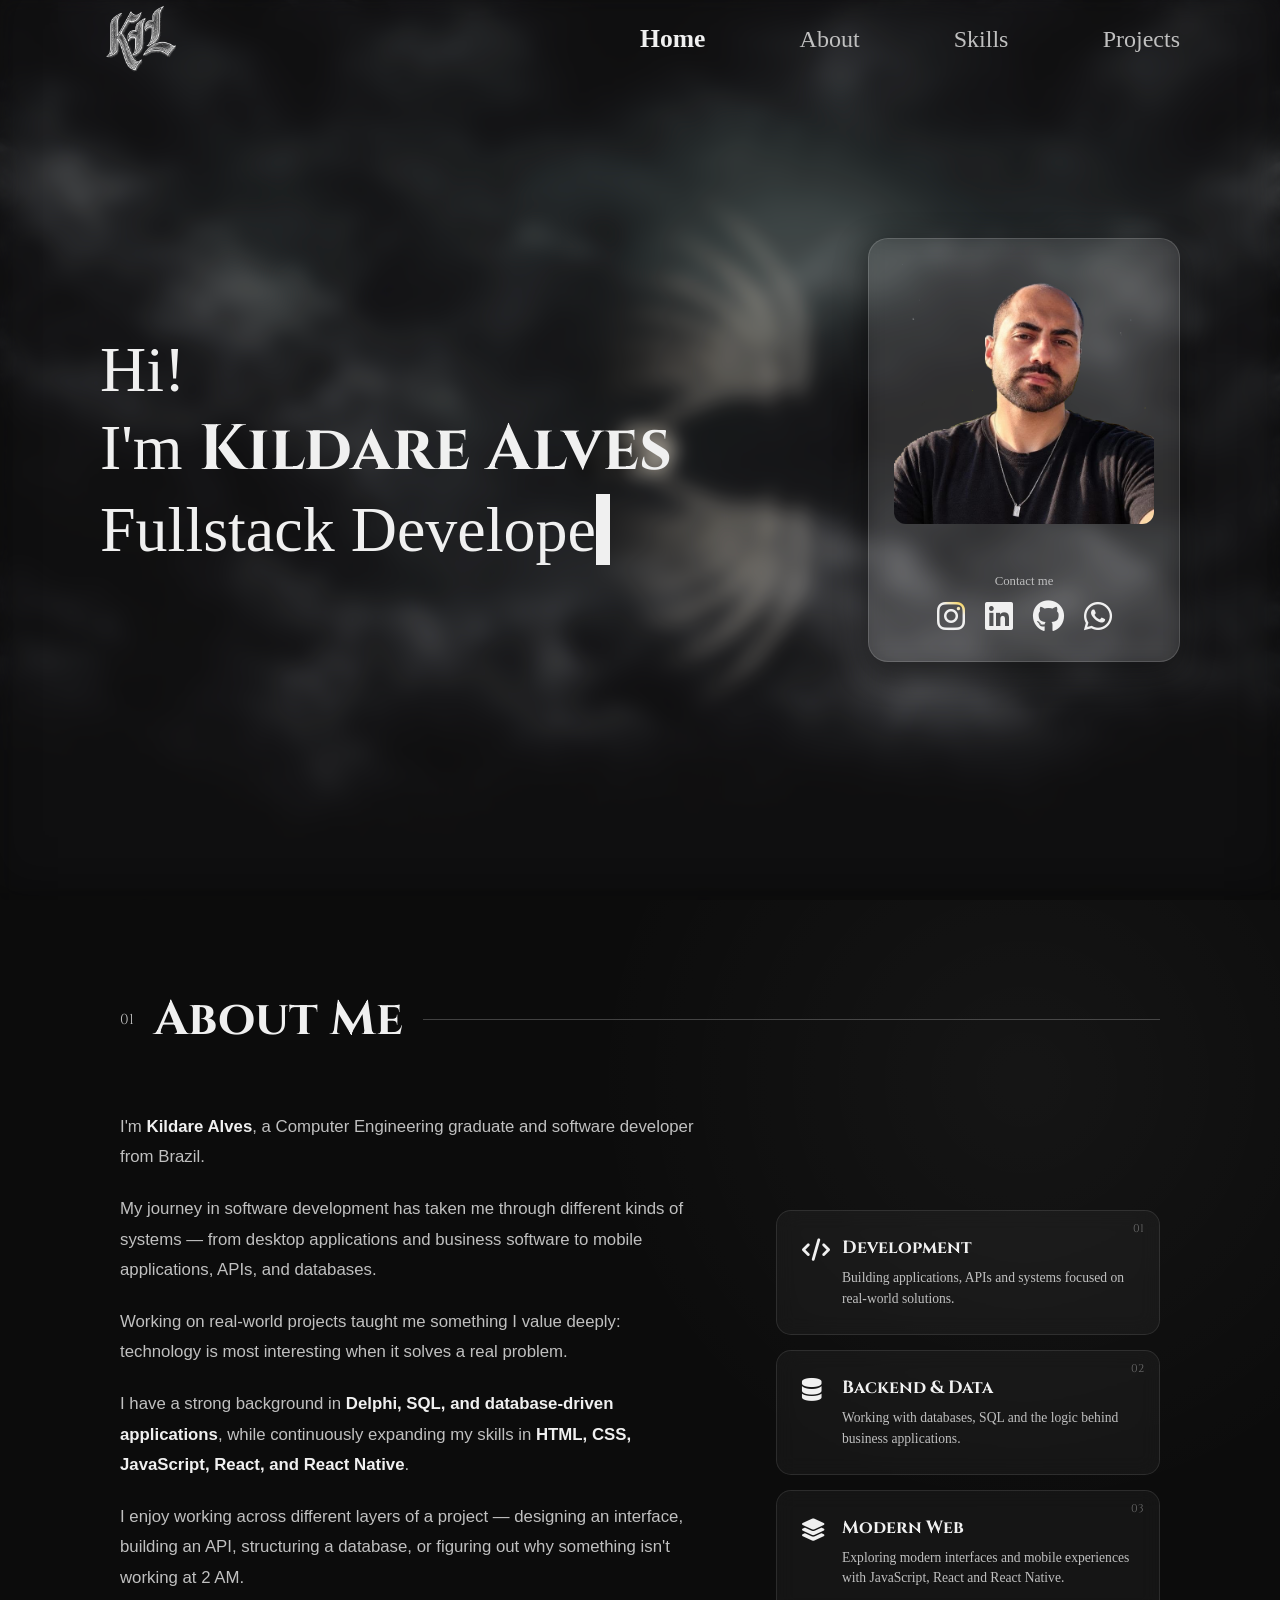
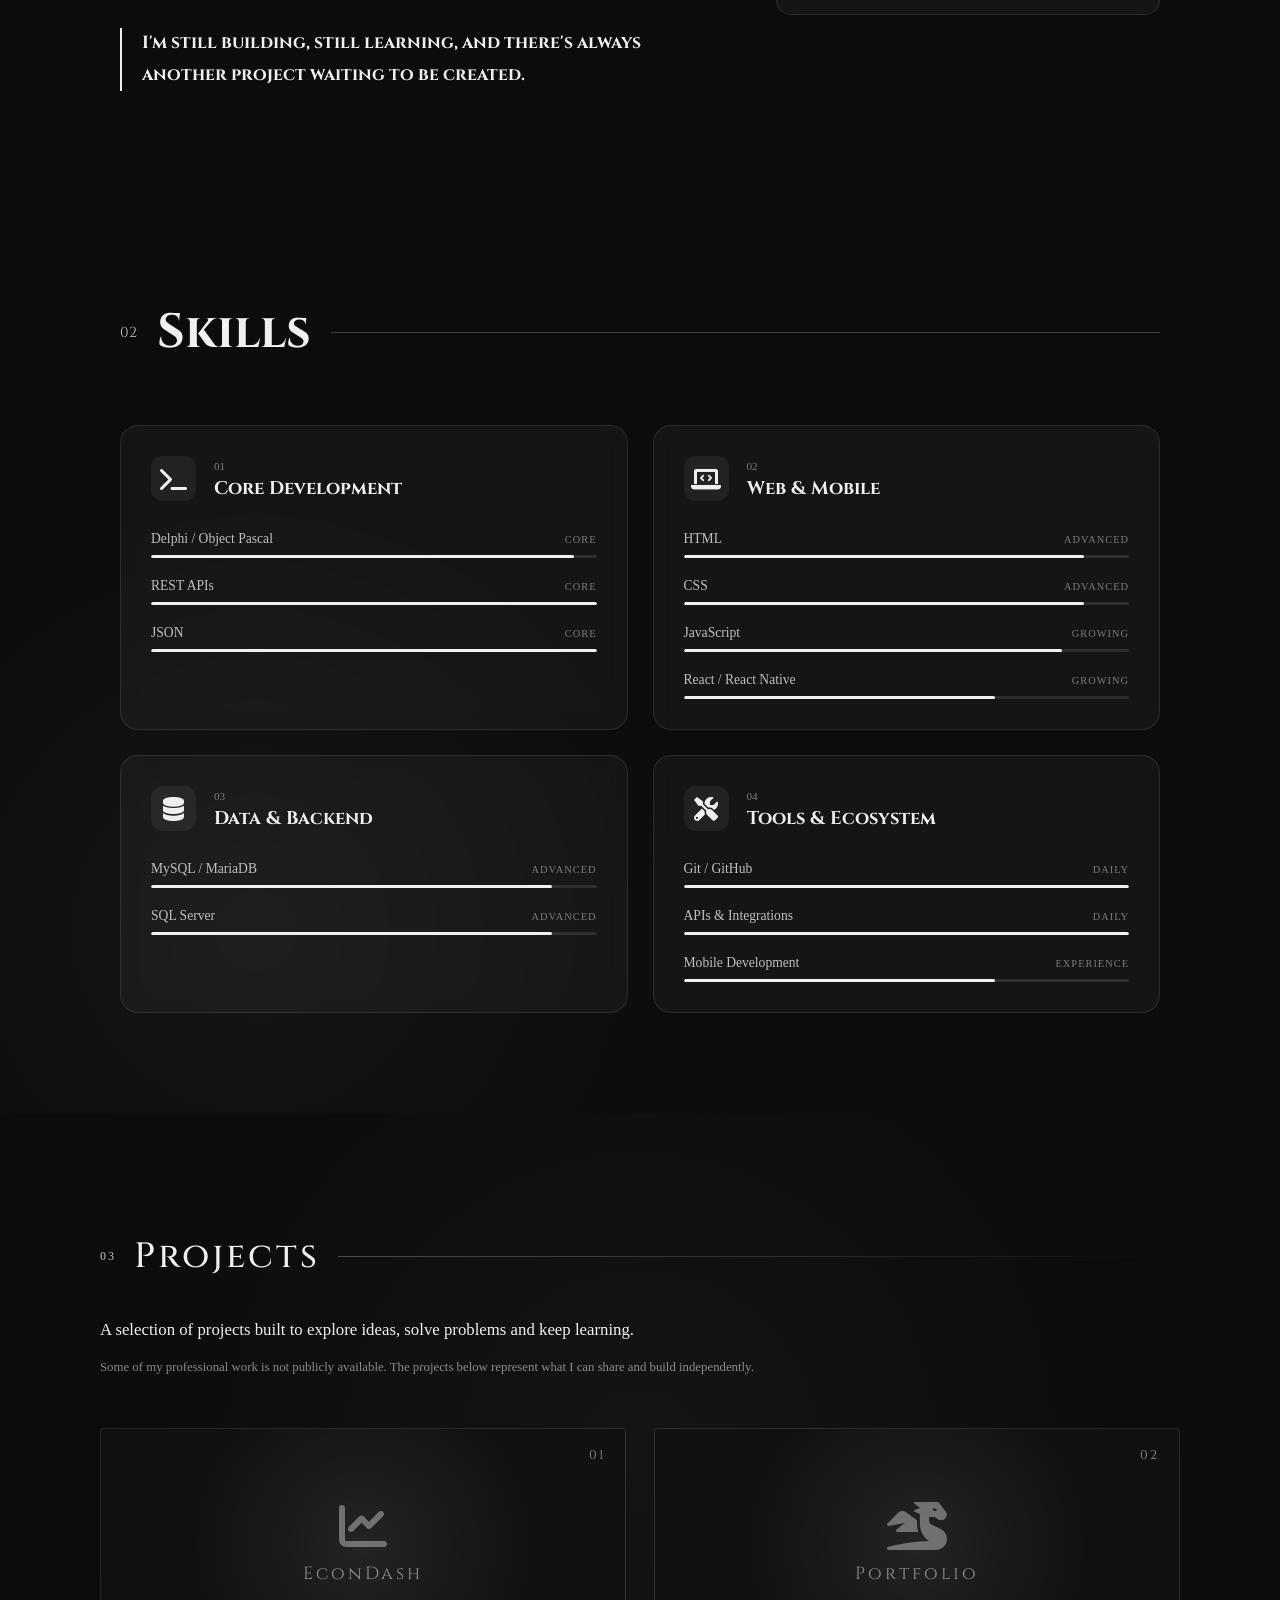
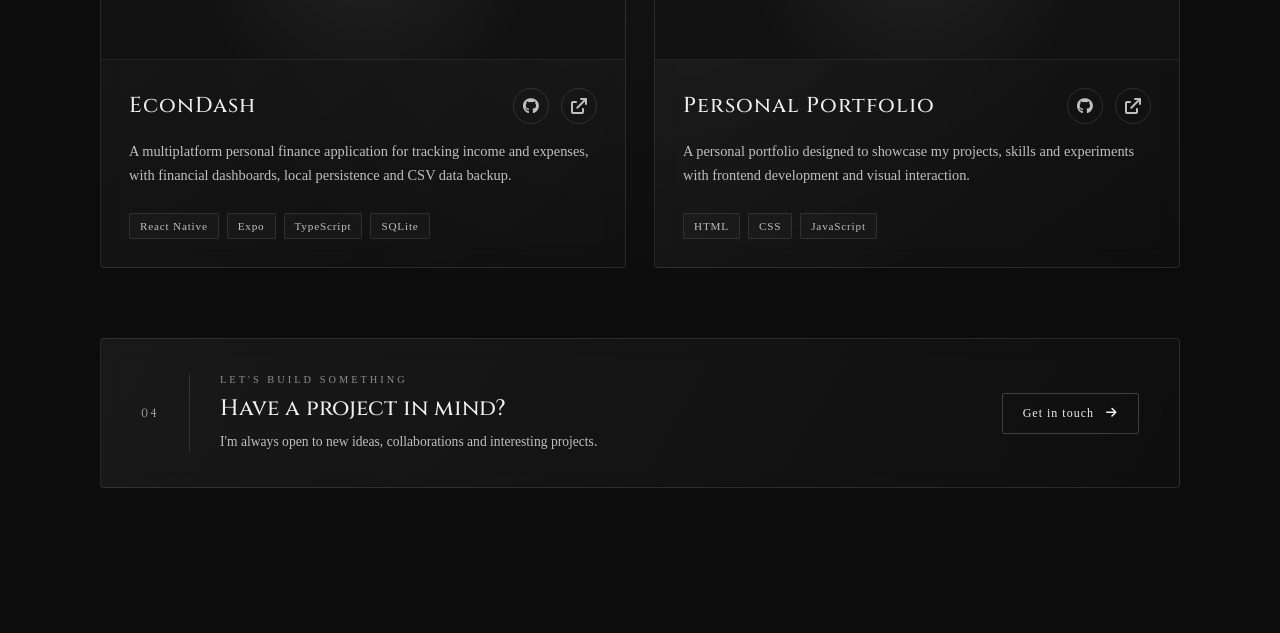
==== commit e34ffb07: "Style: section transition animation" ====
--- a/index.html
+++ b/index.html
@@ -35,9 +35,9 @@
 
     <div class="container">
         <section id="main"></section>
-        <section id="about"></section>
-        <section id="skills"></section>
-        <section id="projects"></section>
+        <section id="about" class="esconder"></section>
+        <section id="skills" class="esconder"></section>
+        <section id="projects" class="esconder"></section>
     </div>
 
     <footer></footer>
--- a/styles/style.css
+++ b/styles/style.css
@@ -122,3 +122,15 @@
 .nav-link:hover>.line {
   width: 100%;
 }
+
+
+.esconder {
+    opacity: 0;
+    transform: translateX(-80px);
+    transition: opacity 0.8s ease, transform 0.8s ease;
+}
+
+.esconder.mostrar {
+    opacity: 1;
+    transform: translateX(0);
+}
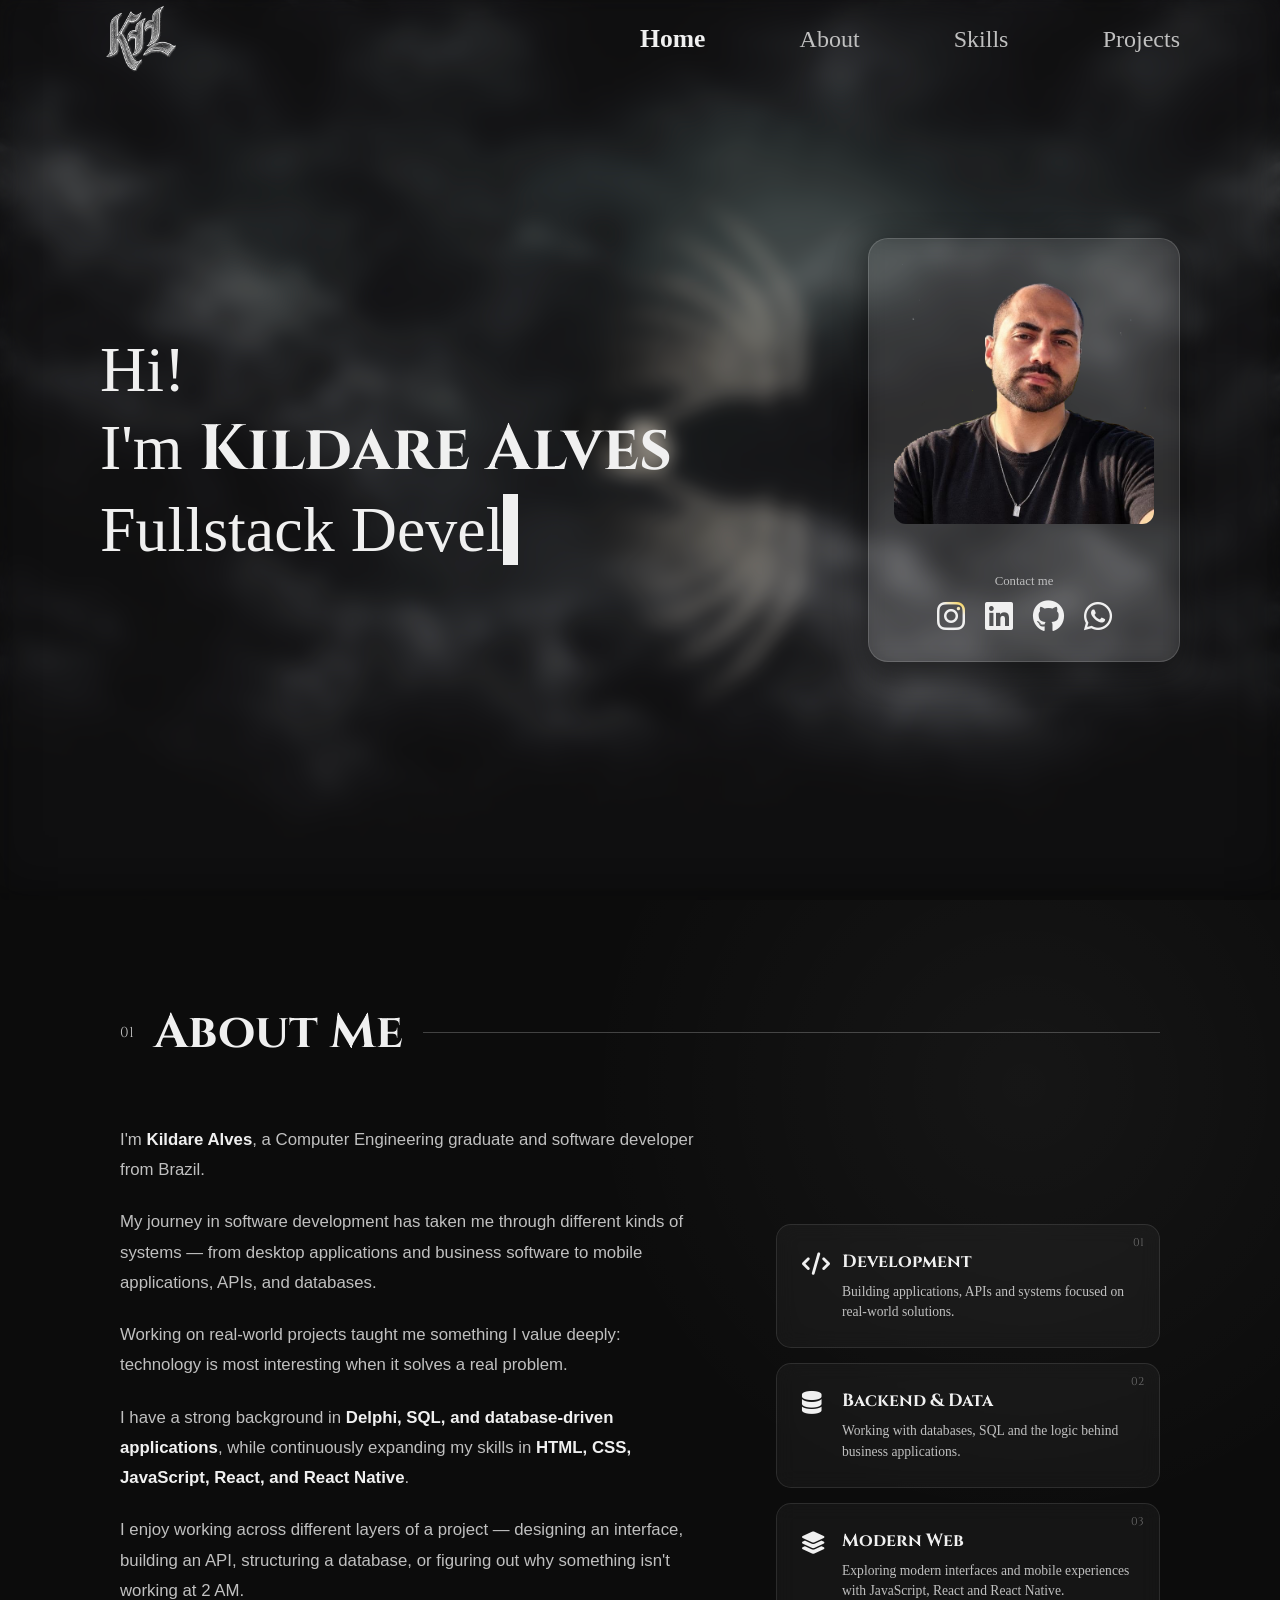
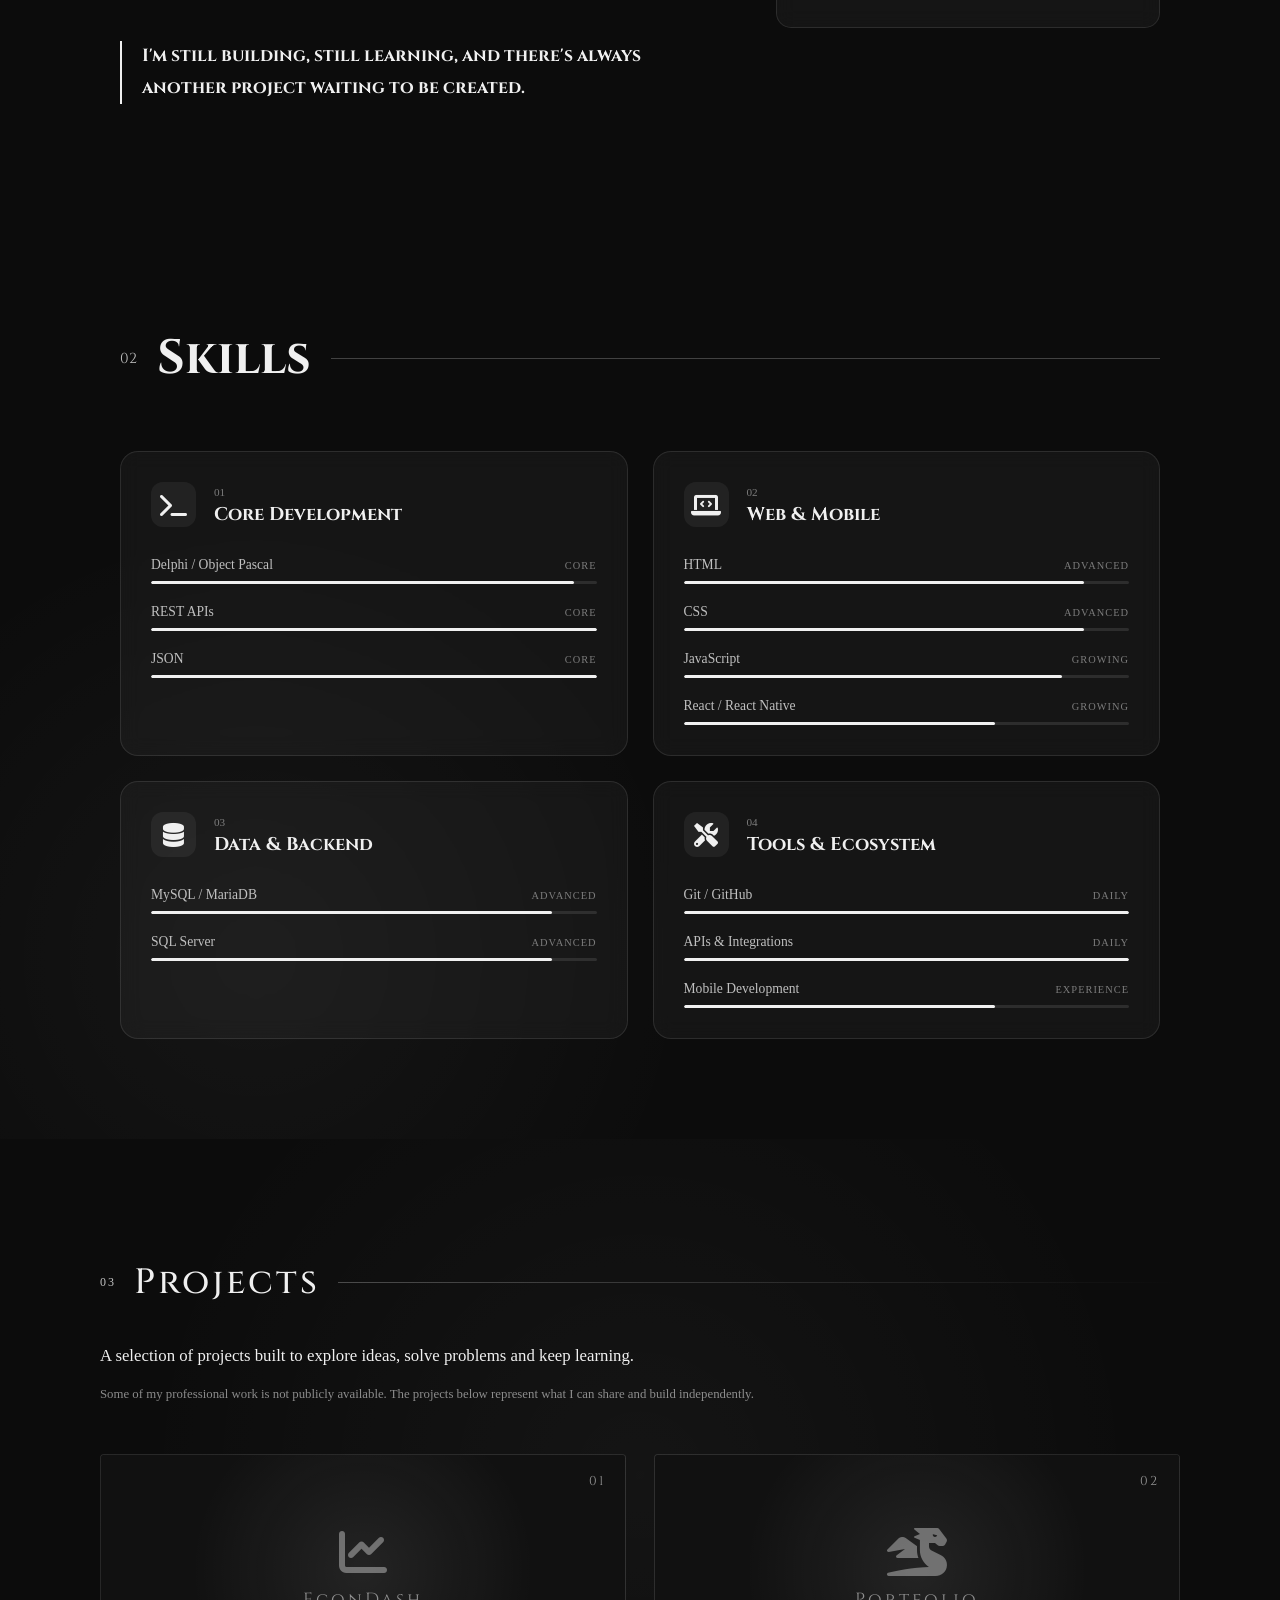
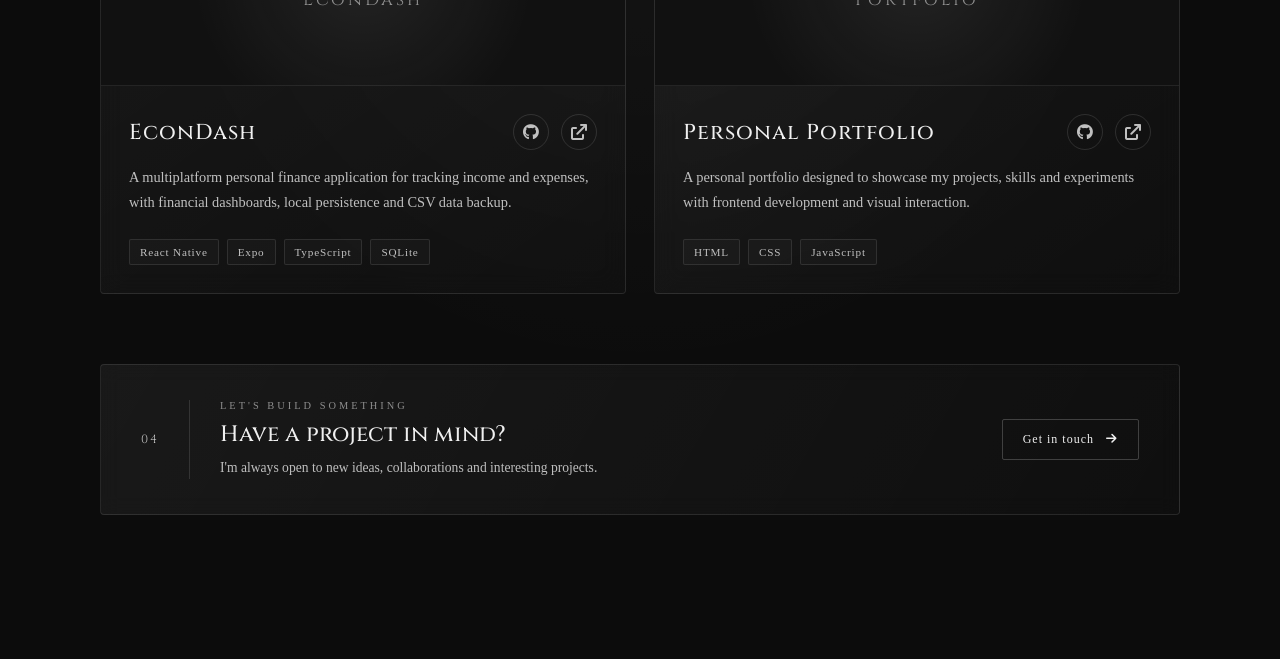
==== commit 41560378: "style: improve responsive layout" ====
--- a/index.html
+++ b/index.html
@@ -18,18 +18,49 @@
 
 <body>
     <header>
-        <nav>
-            <div class="logo"><a href="#" class="nav-logo"><img src="./sources/img/logo.png" alt=""></a></div>
-            <div class="nav-menu">
-                <ul class="nav-list">
-                    <li class="nav-item"><a href="#main" class="nav-link">Home<div class="line"></div>
-                        </a></li>
-                    <li class="nav-item"><a href="#about" class="nav-link">About<div class="line"></div></a></li>
-                    <li class="nav-item"><a href="#skills" class="nav-link">Skills<div class="line"></div></a></li>
-                    <li class="nav-item"><a href="#projects" class="nav-link">Projects<div class="line"></div></a></li>
-                </ul>
-            </div>
-        </nav>
+<nav>
+    <div class="logo">
+        <a href="#" class="nav-logo">
+            <img src="./sources/img/logo.png" alt="Logo">
+        </a>
+    </div>
+
+    <button class="menu-toggle" id="menu-toggle" aria-label="Abrir menu">
+        <i class="fas fa-bars"></i>
+    </button>
+
+    <div class="nav-menu">
+        <ul class="nav-list">
+            <li class="nav-item">
+                <a href="#main" class="nav-link">
+                    Home
+                    <div class="line"></div>
+                </a>
+            </li>
+
+            <li class="nav-item">
+                <a href="#about" class="nav-link">
+                    About
+                    <div class="line"></div>
+                </a>
+            </li>
+
+            <li class="nav-item">
+                <a href="#skills" class="nav-link">
+                    Skills
+                    <div class="line"></div>
+                </a>
+            </li>
+
+            <li class="nav-item">
+                <a href="#projects" class="nav-link">
+                    Projects
+                    <div class="line"></div>
+                </a>
+            </li>
+        </ul>
+    </div>
+</nav>
     </header>
 
 
--- a/styles/style.css
+++ b/styles/style.css
@@ -133,4 +133,134 @@
 .esconder.mostrar {
     opacity: 1;
     transform: translateX(0);
+}
+
+/* ========================================
+   MENU MOBILE
+======================================== */
+
+.menu-toggle {
+    display: none;
+    background: none;
+    border: none;
+    color: var(--color-primary);
+    font-size: 1.8rem;
+    cursor: pointer;
+}
+
+
+/* ========================================
+   TABLET
+======================================== */
+
+@media (max-width: 900px) {
+
+    nav {
+        padding: 0 30px;
+        box-sizing: border-box;
+    }
+
+    .nav-link {
+        font-size: 1.3rem;
+    }
+
+    .nav-link-active {
+        font-size: 1.4rem;
+    }
+}
+
+
+/* ========================================
+   CELULAR
+======================================== */
+
+@media (max-width: 700px) {
+
+    header {
+        height: 70px;
+    }
+
+    nav {
+        height: 70px;
+        padding: 0 20px;
+        position: relative;
+    }
+
+    .logo {
+        width: auto;
+    }
+
+    .nav-logo img {
+        max-height: 65px;
+    }
+
+    .menu-toggle {
+        display: block;
+        width: 45px;
+        height: 45px;
+        z-index: 1001;
+    }
+
+    .nav-menu {
+        position: absolute;
+        top: 70px;
+        left: 0;
+
+        width: 100%;
+
+        background-color: rgba(12, 12, 12, 0.97);
+        backdrop-filter: blur(10px);
+
+        opacity: 0;
+        visibility: hidden;
+        transform: translateY(-20px);
+
+        transition:
+            opacity 0.3s ease,
+            transform 0.3s ease,
+            visibility 0.3s ease;
+    }
+
+    .nav-menu.active {
+        opacity: 1;
+        visibility: visible;
+        transform: translateY(0);
+    }
+
+    .nav-list {
+        height: auto;
+
+        display: flex;
+        flex-direction: column;
+        align-items: stretch;
+
+        padding: 10px 20px 20px;
+    }
+
+    .nav-item {
+        width: 100%;
+    }
+
+    .nav-link {
+        display: block;
+
+        width: 100%;
+        padding: 15px 0;
+
+        box-sizing: border-box;
+
+        font-size: 1.2rem;
+    }
+
+    .nav-link-active {
+        font-size: 1.3rem;
+    }
+
+    .line {
+        width: 0;
+    }
+
+    .nav-link:hover > .line {
+        width: 100%;
+    }
 }
--- a/styles/about.css
+++ b/styles/about.css
@@ -1,6 +1,6 @@
 #about {
   position: relative;
-  height: 100dvh;
+  height: auto;
   width: 100%;
   overflow: hidden;
 }
--- a/styles/main.css
+++ b/styles/main.css
@@ -131,18 +131,21 @@
 }
 
 .hero {
-  display: flex;
-  flex-direction: row;
-  align-items: center;
-  justify-content: space-between;
-  width: 100%;
-  max-width: 1080px;
-  margin: 20px;
+    display: flex;
+    flex-direction: row;
+    align-items: center;
+    justify-content: space-between;
+
+    width: calc(100% - 40px);
+    max-width: 1080px;
+
+    margin: 20px;
+    box-sizing: border-box;
 }
 
 .hello {
   color: var(--color-primary);
-  font-size: 4rem;
+  font-size: clamp(2rem, 5vw, 4rem);
 }
 
 .txt-main {
@@ -283,3 +286,64 @@
 #github:hover {
   color: #5e298a;
 }
+
+
+@media (max-width: 900px) {
+    .hero {
+        gap: 40px;
+    }
+    
+    .card {
+        width: 220px;
+    }
+
+    .card-img {
+        height: 250px;
+    }
+}
+
+@media (max-width: 700px) {
+
+    #main {
+        min-height: 100dvh;
+        height: auto;
+    }
+
+    .glass {
+        min-height: 100dvh;
+        height: auto;
+
+        padding: 90px 20px 40px;
+        box-sizing: border-box;
+
+        align-items: center;
+    }
+
+    .hero {
+        width: 100%;
+        max-width: 500px;
+
+        margin: 0;
+
+        flex-direction: column;
+        justify-content: center;
+        align-items: center;
+
+        gap: 40px;
+    }
+
+    .hello {
+        width: 100%;
+        text-align: center;
+    }
+
+    .card {
+        width: min(260px, 80vw);
+        box-sizing: border-box;
+    }
+
+    .card-img {
+        height: auto;
+        aspect-ratio: 1 / 1;
+    }
+}
--- a/styles/skills.css
+++ b/styles/skills.css
@@ -1,24 +1,17 @@
-
 #skills {
   position: relative;
   min-height: 100dvh;
   width: 100%;
   overflow: hidden;
-
-
   display: flex;
   align-items: center;
   justify-content: center;
-
   background:
     radial-gradient(circle at 20% 80%,
       rgba(255, 255, 255, 0.04),
       transparent 35%),
     #0c0c0c;
-
-  color: var(--color-primary);
-
-
+  color: var(--color-primary);
 }
 
 .skills-container {
@@ -64,13 +57,8 @@
 
 .skills-content {
   display: grid;
-
-
   grid-template-columns: repeat(2, 1fr);
-
   gap: 25px;
-
-
 }
 
 /* -------------------------
@@ -79,36 +67,22 @@
 
 .skill-group {
   position: relative;
-
-
   padding: 30px;
-
   background: rgba(255, 255, 255, 0.04);
-
   border: 1px solid rgba(255, 255, 255, 0.1);
-
   border-radius: 18px;
-
   backdrop-filter: blur(10px);
   -webkit-backdrop-filter: blur(10px);
-
   transition:
     transform 0.3s ease,
     background 0.3s ease,
     border-color 0.3s ease;
-
-
 }
 
 .skill-group:hover {
   transform: translateY(-5px);
-
-
   background: rgba(255, 255, 255, 0.07);
-
   border-color: rgba(255, 255, 255, 0.25);
-
-
 }
 
 /* -------------------------
@@ -119,55 +93,32 @@
   display: flex;
   align-items: center;
   gap: 18px;
-
-
   margin-bottom: 30px;
-
-
 }
 
 .skill-group-header>i {
   font-size: 1.5rem;
-
-
   width: 45px;
   height: 45px;
-
   display: flex;
   align-items: center;
   justify-content: center;
-
   border-radius: 12px;
-
   background: rgba(255, 255, 255, 0.06);
-
-  color: var(--color-primary);
-
-
+  color: var(--color-primary);
 }
 
 .skill-group-header span {
   font-size: 0.7rem;
-
-
   color: var(--color-secondary);
-
   opacity: 0.6;
-
-
 }
 
 .skill-group-header h3 {
   margin-top: 2px;
-
-
   font-family: "Cinzel", serif;
-
   font-size: 1.15rem;
-
-  color: var(--color-primary);
-
-
+  color: var(--color-primary);
 }
 
 /* -------------------------
@@ -186,28 +137,16 @@
   display: flex;
   justify-content: space-between;
   align-items: center;
-
-
   margin-bottom: 8px;
-
   font-size: 0.85rem;
-
   color: var(--color-secondary);
-
-
 }
 
 .skill-info span:last-child {
   font-size: 0.65rem;
-
-
   text-transform: uppercase;
-
   letter-spacing: 1px;
-
   opacity: 0.6;
-
-
 }
 
 /* -------------------------
@@ -217,25 +156,16 @@
 .skill-bar {
   width: 100%;
   height: 3px;
-
-
   overflow: hidden;
-
   border-radius: 10px;
-
   background: rgba(255, 255, 255, 0.1);
-
-
 }
 
 .skill-progress {
   width: var(--skill-level);
-
   height: 100%;
   border-radius: inherit;
-
   background: var(--color-primary);
-
   transition: width 1s ease;
 }
 
@@ -244,8 +174,6 @@
 ------------------------- */
 
 @media (max-width: 800px) {
-
-
   .skills-container {
     padding: 100px 25px;
   }
@@ -257,13 +185,9 @@
   .skills-content {
     grid-template-columns: 1fr;
   }
-
-
 }
 
 @media (max-width: 500px) {
-
-
   .skills-title {
     gap: 12px;
   }
@@ -283,6 +207,4 @@
   .skill-group {
     padding: 25px 20px;
   }
-
-
-}
+}
